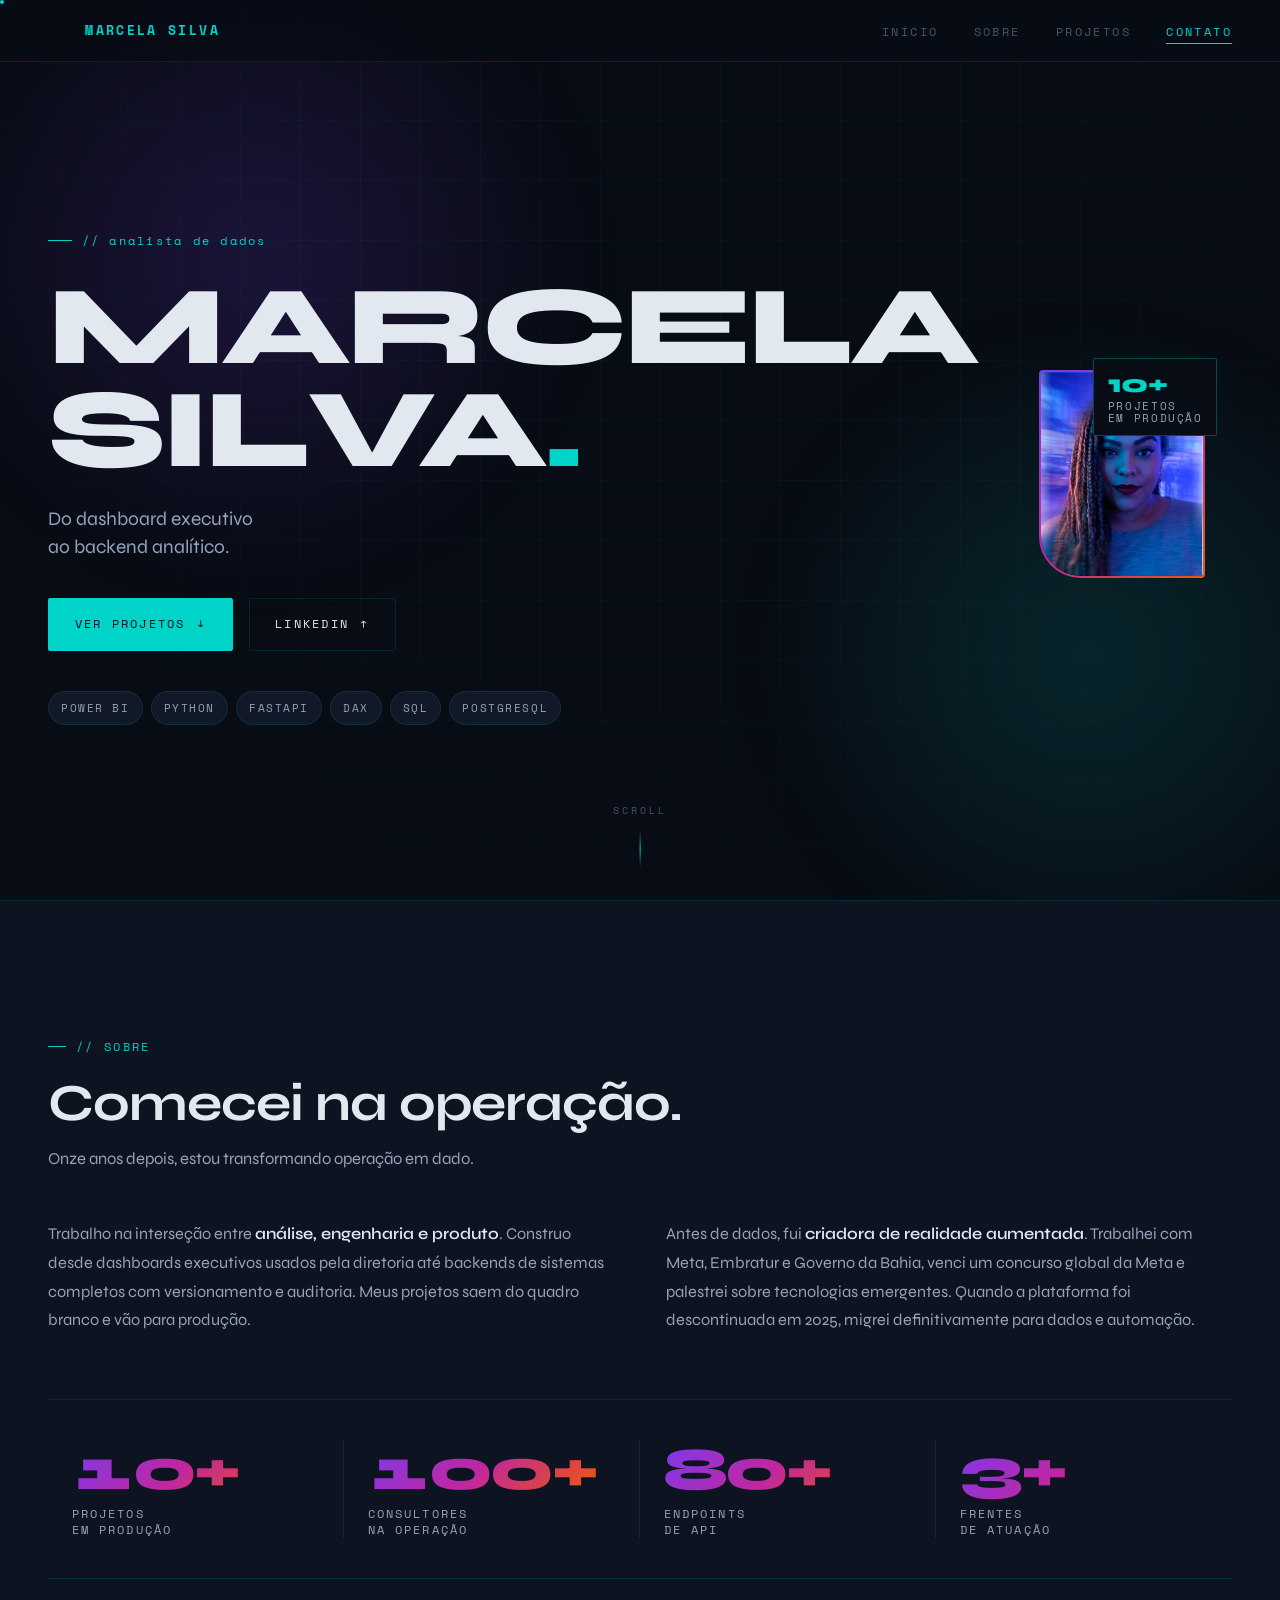
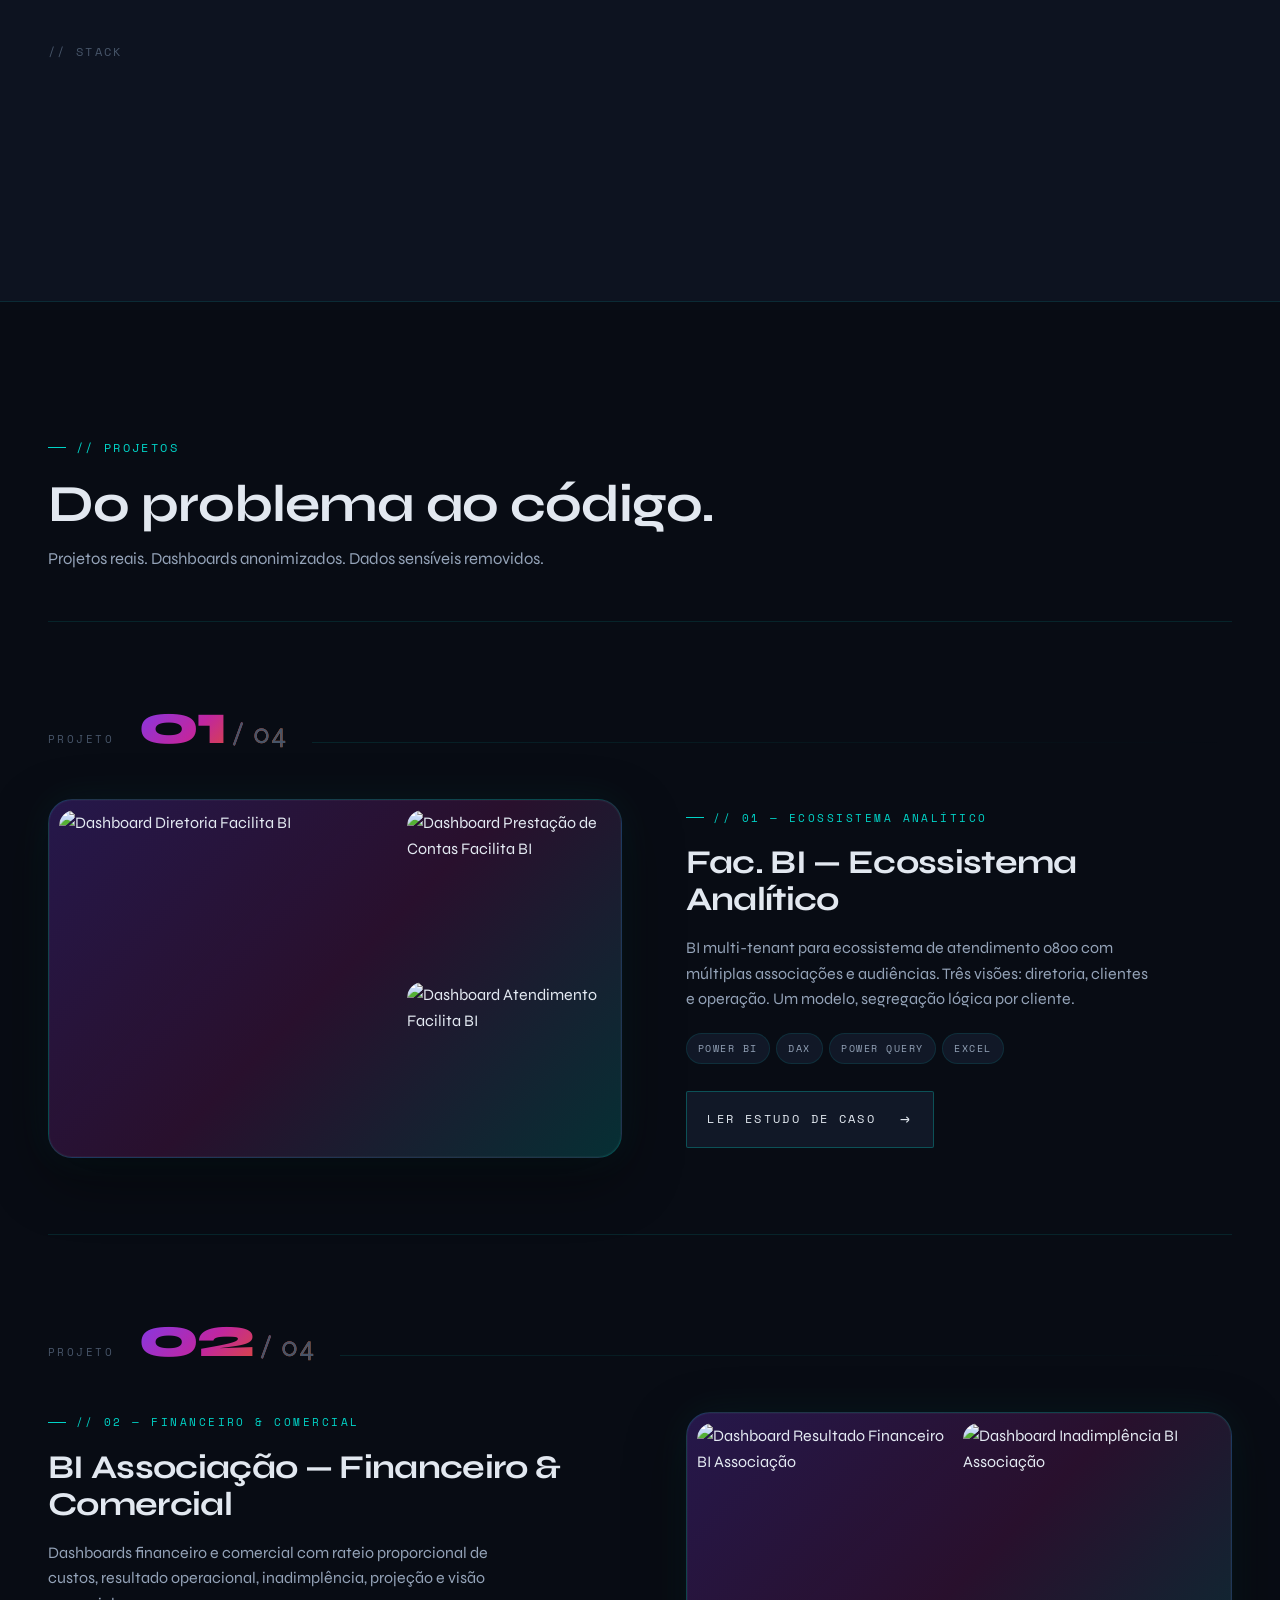
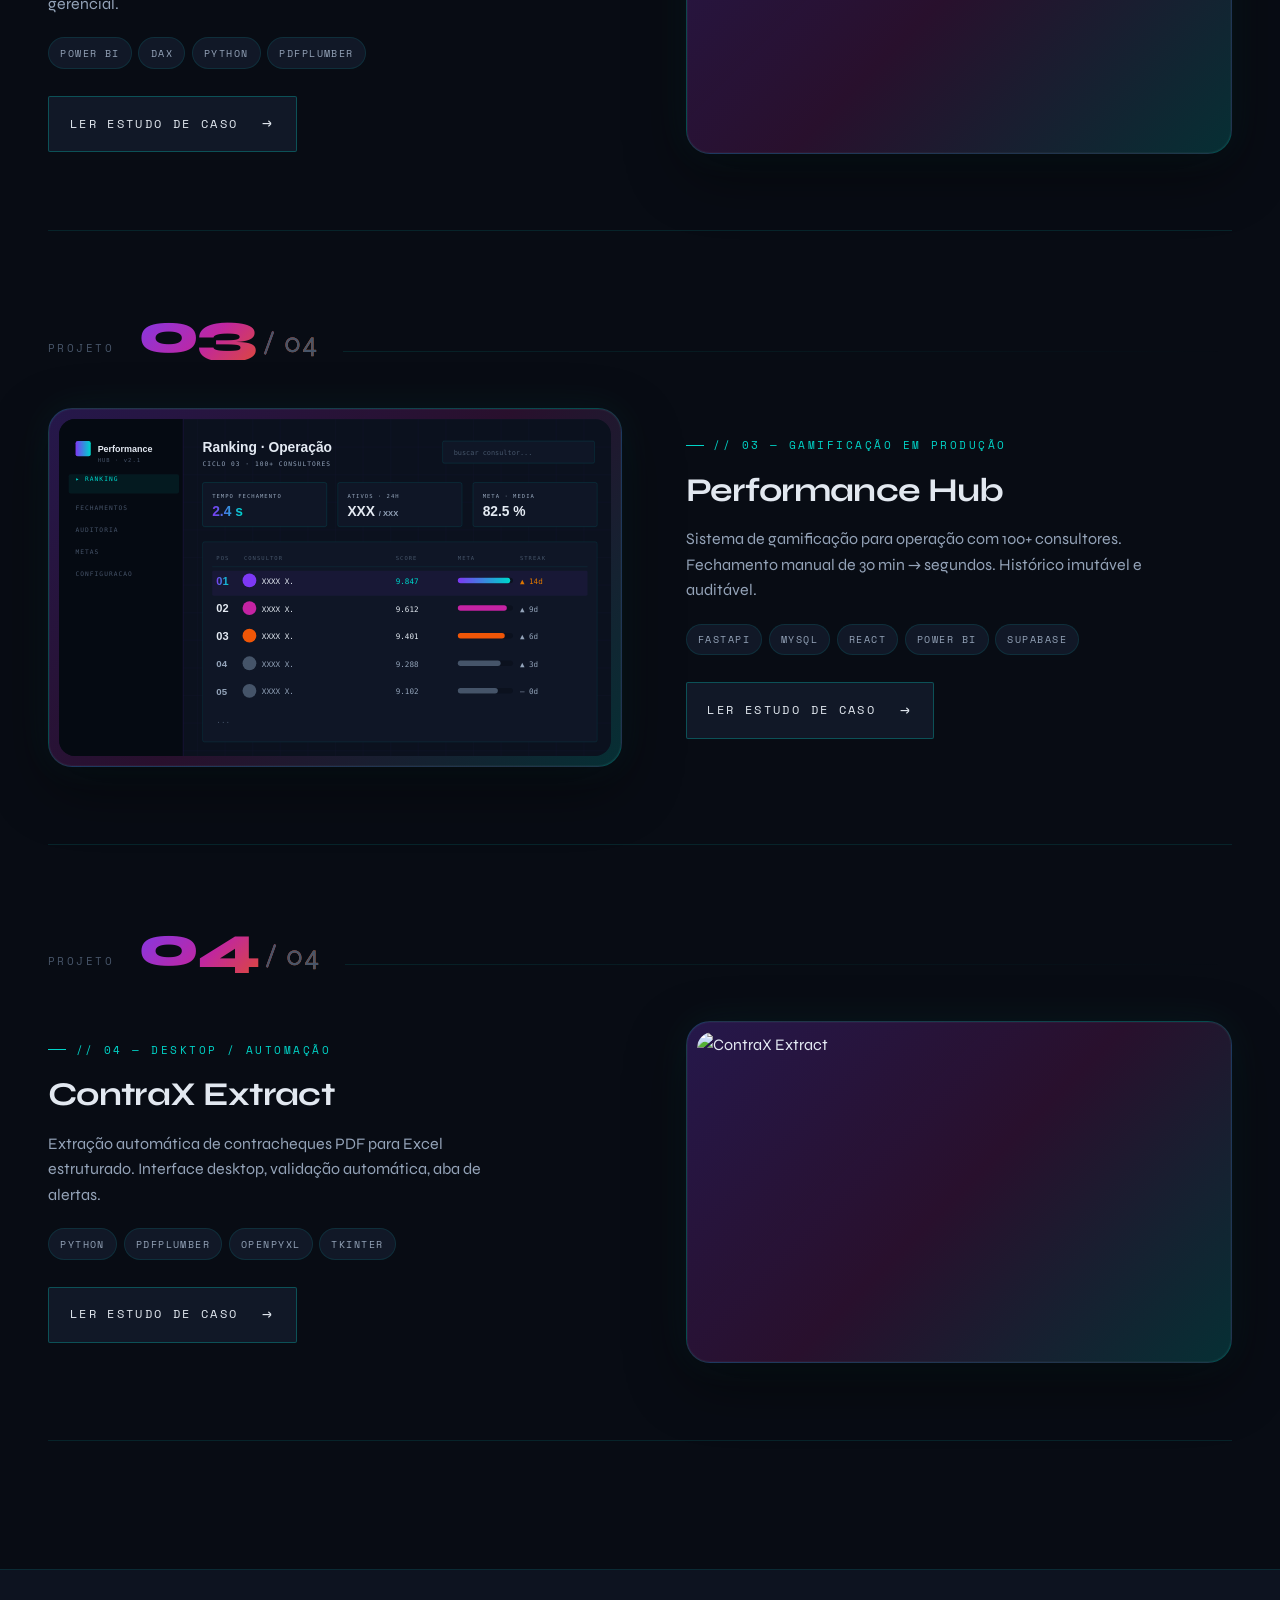
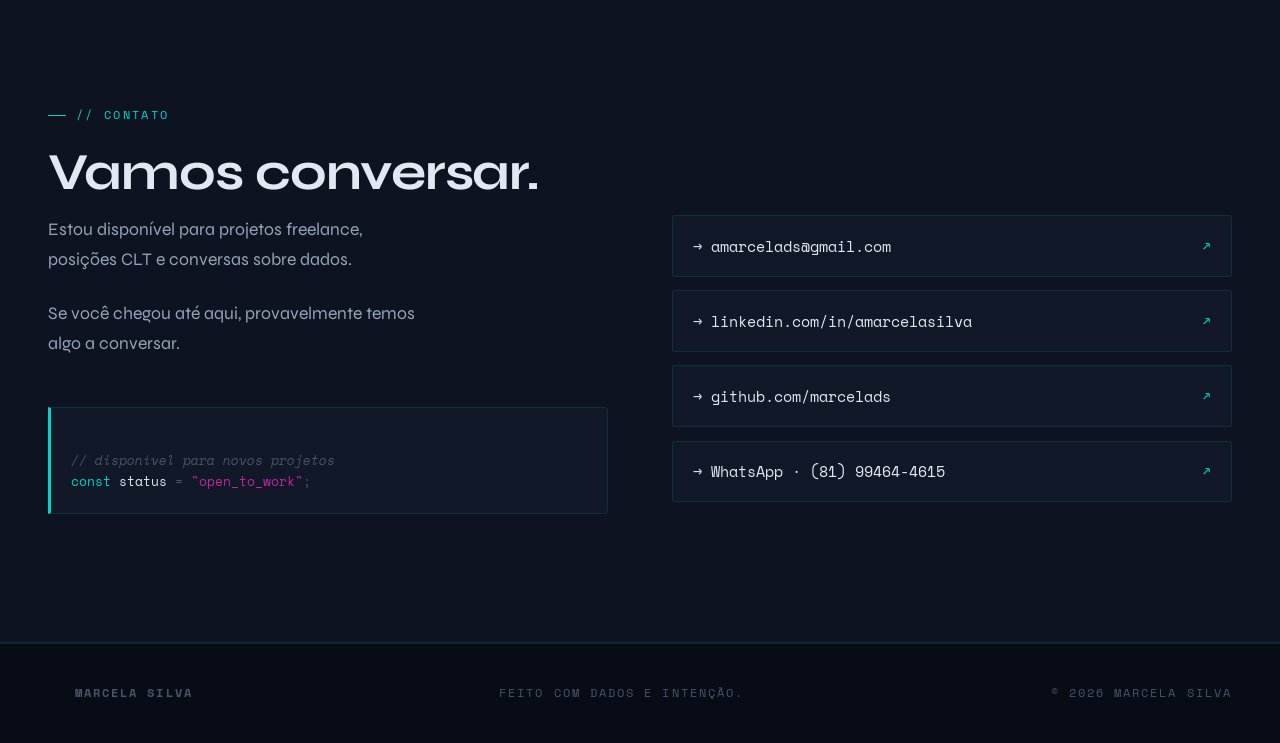
==== index.html @ 36096ea0 "Fix HTML formatting and clean up comments" ====
<!DOCTYPE html>
<html lang="pt-BR">
<head>
  <meta charset="UTF-8" />
  <meta name="viewport" content="width=device-width, initial-scale=1.0" />
  <title>Marcela Silva — Analista de Dados</title>
  <meta name="description" content="Portfolio de Marcela Silva — Analista de Dados. Do dashboard executivo ao backend analítico." />
  <link rel="stylesheet" href="style.css" />
  <link rel="icon" type="image/png" href="assets/logo-m.png" />
</head>
<body>

  <div class="bg-orb" aria-hidden="true"></div>
  <div class="bg-orb two" aria-hidden="true"></div>
  <div class="bg-grid" aria-hidden="true"></div>

  <div id="cursor-ring" class="hidden" aria-hidden="true"></div>
  <div id="cursor-dot" class="hidden" aria-hidden="true"></div>

  <nav class="topnav">
    <div class="container">
      <a href="#hero" class="nav-logo">
        <span class="m-mark" aria-hidden="true"></span>
        <span class="full">MARCELA SILVA</span>
        <span class="short">MS.</span>
      </a>
      <ul class="nav-links">
        <li><a href="#hero">início</a></li>
        <li><a href="#sobre">sobre</a></li>
        <li><a href="#projetos">projetos</a></li>
        <li><a href="#contato">contato</a></li>
      </ul>
    </div>
  </nav>

  <section id="hero">
    <div class="container">
      <div class="hero-grid">
        <div class="hero-text">
          <div class="hero-tag">// analista de dados</div>
          <h1 class="hero-name" data-text="MARCELA SILVA.">
            <span class="line">MARCELA</span>
            <span class="line">SILVA<span class="dot">.</span></span>
          </h1>
          <p class="hero-tagline">
            Do dashboard executivo<br>
            ao backend analítico.
          </p>
          <div class="hero-actions">
            <a href="#projetos" class="btn primary">
              Ver projetos <span class="arrow">↓</span>
            </a>
            <a href="https://www.linkedin.com/in/amarcelasilva" target="_blank" rel="noopener" class="btn outline link-out">
              LinkedIn <span class="arrow">↗</span>
            </a>
          </div>
          <div class="stack-badges" aria-label="Stack principal">
            <span class="badge">Power BI</span>
            <span class="badge">Python</span>
            <span class="badge">FastAPI</span>
            <span class="badge">DAX</span>
            <span class="badge">SQL</span>
            <span class="badge">PostgreSQL</span>
          </div>
        </div>

        <div class="hero-photo">
          <div class="foto-container">
            <div class="inner">
              <img src="foto.png" alt="Marcela Silva" class="portrait" />
            </div>
            <div class="proj-badge">
              <span class="num">10+</span>
              <span>projetos<br>em produção</span>
            </div>
          </div>
        </div>
      </div>
    </div>
    <div class="scroll-indicator" aria-hidden="true">
      <span>scroll</span>
      <span class="line"></span>
    </div>
  </section>

  <section id="sobre" class="block alt-bg">
    <div class="container">
      <div data-reveal>
        <div class="section-tag">// sobre</div>
        <h2 class="section-title">Comecei na operação.</h2>
        <p class="section-subtitle">Onze anos depois, estou transformando operação em dado.</p>
      </div>
      <div class="sobre-grid" data-reveal>
        <p>
          Trabalho na interseção entre <strong>análise, engenharia e produto</strong>.
          Construo desde dashboards executivos usados pela diretoria
          até backends de sistemas completos com versionamento e auditoria.
          Meus projetos saem do quadro branco e vão para produção.
        </p>
        <p>
          Antes de dados, fui <strong>criadora de realidade aumentada</strong>.
          Trabalhei com Meta, Embratur e Governo da Bahia, venci
          um concurso global da Meta e palestrei sobre tecnologias
          emergentes. Quando a plataforma foi descontinuada em 2025,
          migrei definitivamente para dados e automação.
        </p>
      </div>
      <div class="impact-row stagger" data-reveal>
        <div class="impact-item">
          <div class="num"><span data-count="10" data-suffix="+">0</span></div>
          <div class="label">projetos<br>em produção</div>
        </div>
        <div class="impact-item">
          <div class="num"><span data-count="100" data-suffix="+">0</span></div>
          <div class="label">consultores<br>na operação</div>
        </div>
        <div class="impact-item">
          <div class="num"><span data-count="80" data-suffix="+">0</span></div>
          <div class="label">endpoints<br>de API</div>
        </div>
        <div class="impact-item">
          <div class="num"><span data-count="3" data-suffix="+">0</span></div>
          <div class="label">frentes<br>de atuação</div>
        </div>
      </div>
      <div data-reveal>
        <div class="stack-title">// stack</div>
        <div class="stack-grid stagger">
          <span class="stack-pill">Power BI</span>
          <span class="stack-pill">DAX</span>
          <span class="stack-pill">Power Query (M)</span>
          <span class="stack-pill">Python</span>
          <span class="stack-pill">FastAPI</span>
          <span class="stack-pill">pdfplumber</span>
          <span class="stack-pill">MySQL</span>
          <span class="stack-pill">PostgreSQL</span>
          <span class="stack-pill">Supabase</span>
          <span class="stack-pill">React</span>
          <span class="stack-pill">Node.js</span>
          <span class="stack-pill">SQL</span>
          <span class="stack-pill">Excel</span>
          <span class="stack-pill">Git</span>
        </div>
      </div>
    </div>
  </section>

  <section id="projetos" class="block">
    <div class="container">
      <div data-reveal>
        <div class="section-tag">// projetos</div>
        <h2 class="section-title">Do problema ao código.</h2>
        <p class="section-subtitle">Projetos reais. Dashboards anonimizados. Dados sensíveis removidos.</p>
      </div>

      <div class="projects-grid">

        <!-- 01 -->
        <a href="facilita-bi.html" class="project-card" data-reveal>
          <div class="counter">Projeto<b>01<span style="color:var(--text-muted);font-size:0.5em;letter-spacing:0.05em;font-weight:400;"> / 04</span></b></div>
          <div class="img-wrap screenshot-frame multi-shot three">
            <img src="https://raw.githubusercontent.com/marcelads/F-bi-ecosystem/main/assets/diretorkpis.png" alt="Dashboard Diretoria Facilita BI" loading="lazy" />
            <img src="https://raw.githubusercontent.com/marcelads/F-bi-ecosystem/main/assets/prestarconta.png" alt="Dashboard Prestação de Contas Facilita BI" loading="lazy" />
            <img src="https://raw.githubusercontent.com/marcelads/F-bi-ecosystem/main/assets/atendimentofac.png" alt="Dashboard Atendimento Facilita BI" loading="lazy" />
            <div class="open-cue">
              <span>screenshots reais · facilita bi</span>
              <span class="arrow">↗</span>
            </div>
          </div>
          <div class="body">
            <div class="num">// 01 — Ecossistema Analítico</div>
            <h3>Fac. BI — Ecossistema Analítico</h3>
            <p class="desc">
              BI multi-tenant para ecossistema de atendimento 0800 com múltiplas associações e audiências.
              Três visões: diretoria, clientes e operação. Um modelo, segregação lógica por cliente.
            </p>
            <div class="tech">
              <span class="badge">Power BI</span>
              <span class="badge">DAX</span>
              <span class="badge">Power Query</span>
              <span class="badge">Excel</span>
            </div>
            <span class="card-link"><span>Ler estudo de caso</span><span class="arrow">→</span></span>
          </div>
        </a>

        <!-- 02 -->
        <a href="associacao-bi.html" class="project-card" data-reveal>
          <div class="counter">Projeto<b>02<span style="color:var(--text-muted);font-size:0.5em;letter-spacing:0.05em;font-weight:400;"> / 04</span></b></div>
          <div class="img-wrap screenshot-frame multi-shot two">
            <img src="https://raw.githubusercontent.com/marcelads/bi-associacao-financeiro-comercial/main/assets/resultadopt.png" alt="Dashboard Resultado Financeiro BI Associação" loading="lazy" />
            <img src="https://raw.githubusercontent.com/marcelads/bi-associacao-financeiro-comercial/main/assets/inadpt.png" alt="Dashboard Inadimplência BI Associação" loading="lazy" />
            <div class="open-cue">
              <span>screenshots reais · financeiro</span>
              <span class="arrow">↗</span>
            </div>
          </div>
          <div class="body">
            <div class="num">// 02 — Financeiro &amp; Comercial</div>
            <h3>BI Associação — Financeiro &amp; Comercial</h3>
            <p class="desc">
              Dashboards financeiro e comercial com rateio proporcional de custos,
              resultado operacional, inadimplência, projeção e visão gerencial.
            </p>
            <div class="tech">
              <span class="badge">Power BI</span>
              <span class="badge">DAX</span>
              <span class="badge">Python</span>
              <span class="badge">pdfplumber</span>
            </div>
            <span class="card-link"><span>Ler estudo de caso</span><span class="arrow">→</span></span>
          </div>
        </a>

        <!-- 03 -->
        <a href="performance-hub.html" class="project-card" data-reveal>
          <div class="counter">Projeto<b>03<span style="color:var(--text-muted);font-size:0.5em;letter-spacing:0.05em;font-weight:400;"> / 04</span></b></div>
          <div class="img-wrap">
            <img src="performance-hub.svg" alt="Sistema Performance Hub" loading="lazy" />
            <div class="open-cue">
              <span>preview · performance hub</span>
              <span class="arrow">↗</span>
            </div>
          </div>
          <div class="body">
            <div class="num">// 03 — Gamificação em produção</div>
            <h3>Performance Hub</h3>
            <p class="desc">
              Sistema de gamificação para operação com 100+ consultores.
              Fechamento manual de 30 min → segundos. Histórico imutável e auditável.
            </p>
            <div class="tech">
              <span class="badge">FastAPI</span>
              <span class="badge">MySQL</span>
              <span class="badge">React</span>
              <span class="badge">Power BI</span>
              <span class="badge">Supabase</span>
            </div>
            <span class="card-link"><span>Ler estudo de caso</span><span class="arrow">→</span></span>
          </div>
        </a>

        <!-- 04 -->
        <a href="contrax.html" class="project-card" data-reveal>
          <div class="counter">Projeto<b>04<span style="color:var(--text-muted);font-size:0.5em;letter-spacing:0.05em;font-weight:400;"> / 04</span></b></div>
          <div class="img-wrap screenshot-frame">
            <img src="https://raw.githubusercontent.com/marcelads/contrax-extract/main/assets/contrax-extract.png" alt="ContraX Extract" loading="lazy" />
            <div class="open-cue">
              <span>screenshot real · contrax extract</span>
              <span class="arrow">↗</span>
            </div>
          </div>
          <div class="body">
            <div class="num">// 04 — Desktop / Automação</div>
            <h3>ContraX Extract</h3>
            <p class="desc">
              Extração automática de contracheques PDF para Excel
              estruturado. Interface desktop, validação automática, aba de alertas.
            </p>
            <div class="tech">
              <span class="badge">Python</span>
              <span class="badge">pdfplumber</span>
              <span class="badge">openpyxl</span>
              <span class="badge">Tkinter</span>
            </div>
            <span class="card-link"><span>Ler estudo de caso</span><span class="arrow">→</span></span>
          </div>
        </a>

      </div>
    </div>
  </section>

  <section id="contato" class="block alt-bg">
    <div class="container">
      <div data-reveal>
        <div class="section-tag">// contato</div>
        <h2 class="section-title">Vamos conversar.</h2>
      </div>
      <div class="contato-grid">
        <div data-reveal>
          <p>Estou disponível para projetos freelance, posições CLT e conversas sobre dados.</p>
          <p>Se você chegou até aqui, provavelmente temos algo a conversar.</p>
          <div class="code-snippet" aria-hidden="true">
<span class="c">// disponível para novos projetos</span>
<span class="k">const</span> <span class="v">status</span> = <span class="s">"open_to_work"</span>;</div>
        </div>
        <div class="contact-links stagger" data-reveal>
          <a href="mailto:amarcelads@gmail.com" class="contact-link">
            <span>→ amarcelads@gmail.com</span>
            <span class="arrow">↗</span>
          </a>
          <a href="https://www.linkedin.com/in/amarcelasilva" target="_blank" rel="noopener" class="contact-link">
            <span>→ linkedin.com/in/amarcelasilva</span>
            <span class="arrow">↗</span>
          </a>
          <a href="https://github.com/marcelads" target="_blank" rel="noopener" class="contact-link">
            <span>→ github.com/marcelads</span>
            <span class="arrow">↗</span>
          </a>
          <a href="https://wa.me/5581994644615?text=Ol%C3%A1!" target="_blank" rel="noopener" class="contact-link">
            <span>→ WhatsApp · (81) 99464-4615</span>
            <span class="arrow">↗</span>
          </a>
        </div>
      </div>
    </div>
  </section>

  <footer class="site-footer">
    <div class="container">
      <span class="logo-mark">MARCELA SILVA</span>
      <span>Feito com dados e intenção.</span>
      <span>© <span id="year">2026</span> Marcela Silva</span>
    </div>
  </footer>

  <script src="script.js"></script>
</body>
</html>
---- style.css ----
/* ============================================================
   Marcela Silva — Portfolio
   ============================================================ */

@import url('https://fonts.googleapis.com/css2?family=Syne:wght@400;500;600;700;800&family=Space+Mono:ital,wght@0,400;0,700;1,400&display=swap');

:root {
  --bg-primary: #080c14;
  --bg-secondary: #0d1320;
  --bg-tertiary: #111827;

  --cyan: #00d4c8;
  --cyan-dim: #00a8a0;
  --purple: #7c3aed;
  --magenta: #c026a0;
  --orange: #ea580c;
  --yellow: #d97706;

  --gradient: linear-gradient(135deg, #7c3aed, #c026a0, #ea580c, #d97706, #00d4c8);

  --text-primary: #e2e8f0;
  --text-secondary: #94a3b8;
  --text-muted: #475569;

  --border: rgba(0, 212, 200, 0.12);
  --border-hover: rgba(0, 212, 200, 0.3);
  --grid-line: rgba(0, 212, 200, 0.04);

  --font-display: 'Syne', sans-serif;
  --font-mono: 'Space Mono', monospace;

  --max: 1280px;
}

/* ---------- Reset ---------- */
*, *::before, *::after {
  box-sizing: border-box;
}

html {
  scroll-behavior: smooth;
}

body {
  margin: 0;
  background: var(--bg-primary);
  color: var(--text-primary);
  font-family: var(--font-display);
  font-weight: 400;
  font-size: 16px;
  line-height: 1.6;
  -webkit-font-smoothing: antialiased;
  text-rendering: optimizeLegibility;
  cursor: none;
  overflow-x: hidden;
}

img {
  max-width: 100%;
  display: block;
}

a {
  color: inherit;
  text-decoration: none;
}

button {
  font: inherit;
  color: inherit;
  background: none;
  border: 0;
  cursor: none;
}

::selection {
  background: var(--cyan);
  color: var(--bg-primary);
}

/* ---------- Background grid ---------- */
.bg-grid {
  position: fixed;
  inset: 0;
  background-image:
    linear-gradient(var(--grid-line) 1px, transparent 1px),
    linear-gradient(90deg, var(--grid-line) 1px, transparent 1px);
  background-size: 60px 60px;
  pointer-events: none;
  z-index: 0;
  mask-image: radial-gradient(ellipse at 50% 30%, #000 40%, transparent 90%);
  -webkit-mask-image: radial-gradient(ellipse at 50% 30%, #000 40%, transparent 90%);
}

.bg-orb {
  position: fixed;
  width: 60vmax;
  height: 60vmax;
  left: -10vmax;
  top: -10vmax;
  background: radial-gradient(circle at center, rgba(124,58,237,0.18), transparent 60%);
  filter: blur(40px);
  pointer-events: none;
  z-index: 0;
  animation: orb-drift 18s ease-in-out infinite alternate;
}

.bg-orb.two {
  left: auto;
  right: -15vmax;
  top: 30vh;
  background: radial-gradient(circle at center, rgba(0,212,200,0.14), transparent 60%);
  animation-duration: 22s;
  animation-direction: alternate-reverse;
}

@keyframes orb-drift {
  0% {
    transform: translate3d(0,0,0) scale(1);
  }

  100% {
    transform: translate3d(8vw, 5vh, 0) scale(1.15);
  }
}

/* ---------- Custom cursor ---------- */
#cursor-ring {
  position: fixed;
  left: 0;
  top: 0;
  width: 36px;
  height: 36px;
  border: 1.5px solid var(--cyan);
  border-radius: 50%;
  pointer-events: none;
  z-index: 9999;
  mix-blend-mode: difference;
  transition:
    width 0.25s cubic-bezier(.2,.8,.2,1),
    height 0.25s cubic-bezier(.2,.8,.2,1),
    border-color 0.25s ease,
    border-radius 0.25s ease;
  will-change: transform;
}

#cursor-ring.expanded {
  width: 64px;
  height: 64px;
  border-color: var(--magenta);
  border-width: 2px;
}

#cursor-ring.hidden {
  opacity: 0;
}

#cursor-dot {
  position: fixed;
  left: 0;
  top: 0;
  width: 4px;
  height: 4px;
  background: var(--cyan);
  border-radius: 50%;
  pointer-events: none;
  z-index: 9999;
  will-change: transform;
}

/* ---------- Layout helpers ---------- */
.container {
  max-width: var(--max);
  margin: 0 auto;
  padding: 0 clamp(1.25rem, 4vw, 3rem);
  position: relative;
  z-index: 1;
}

section {
  position: relative;
  z-index: 1;
}

.section-tag {
  font-family: var(--font-mono);
  font-size: 0.75rem;
  text-transform: uppercase;
  letter-spacing: 0.2em;
  color: var(--cyan);
  display: inline-flex;
  align-items: center;
  gap: 0.6rem;
  margin-bottom: 1.25rem;
}

.section-tag::before {
  content: '';
  width: 18px;
  height: 1px;
  background: var(--cyan);
}

.section-title {
  font-family: var(--font-display);
  font-weight: 700;
  font-size: clamp(2.25rem, 4.5vw, 3.25rem);
  letter-spacing: -0.02em;
  margin: 0 0 1rem;
  line-height: 1.05;
}

.section-subtitle {
  color: var(--text-secondary);
  font-size: clamp(1rem, 1.3vw, 1.15rem);
  max-width: 56ch;
  line-height: 1.55;
  margin: 0 0 3rem;
}

/* ---------- NAV ---------- */
nav.topnav {
  position: fixed;
  top: 0;
  left: 0;
  right: 0;
  z-index: 100;
  padding: 1.1rem 0;
  background: rgba(8, 12, 20, 0.78);
  backdrop-filter: blur(14px);
  -webkit-backdrop-filter: blur(14px);
  border-bottom: 1px solid var(--border);
  transition: transform 0.35s ease;
}

nav.topnav.hidden {
  transform: translateY(-100%);
}

nav.topnav .container {
  display: flex;
  align-items: center;
  justify-content: space-between;
}

.nav-logo {
  font-family: var(--font-mono);
  font-size: 0.82rem;
  font-weight: 700;
  color: var(--cyan);
  letter-spacing: 0.18em;
  text-transform: uppercase;
  display: inline-flex;
  align-items: center;
  gap: 0.7rem;
}

.nav-logo .m-mark {
  width: 26px;
  height: 26px;
  background-image: url('assets/logo-m.png');
  background-size: contain;
  background-repeat: no-repeat;
  background-position: center;
  flex-shrink: 0;
}

.nav-logo .short {
  display: none;
}

.nav-links {
  display: flex;
  gap: 2.2rem;
  list-style: none;
  padding: 0;
  margin: 0;
}

.nav-links a {
  font-family: var(--font-mono);
  font-size: 0.75rem;
  text-transform: uppercase;
  letter-spacing: 0.2em;
  color: var(--text-muted);
  position: relative;
  padding: 0.25rem 0;
  transition: color 0.2s;
}

.nav-links a::after {
  content: '';
  position: absolute;
  left: 0;
  right: 0;
  bottom: 0;
  height: 1px;
  background: var(--cyan);
  transform: scaleX(0);
  transform-origin: left;
  transition: transform 0.35s cubic-bezier(.2,.8,.2,1);
}

.nav-links a:hover,
.nav-links a.active {
  color: var(--cyan);
}

.nav-links a:hover::after,
.nav-links a.active::after {
  transform: scaleX(1);
}

.nav-mobile-toggle {
  display: none;
}

/* ---------- HERO ---------- */
#hero {
  min-height: 100vh;
  display: flex;
  align-items: center;
  padding: 9rem 0 6rem;
  position: relative;
  overflow: hidden;
}

.hero-grid {
  display: grid;
  grid-template-columns: 1.15fr 0.85fr;
  gap: clamp(2rem, 5vw, 5rem);
  align-items: center;
}

.hero-tag {
  font-family: var(--font-mono);
  font-size: 0.78rem;
  text-transform: lowercase;
  letter-spacing: 0.18em;
  color: var(--cyan);
  margin-bottom: 1.5rem;
  display: inline-flex;
  align-items: center;
  gap: 0.6rem;
}

.hero-tag::before {
  content: '';
  width: 24px;
  height: 1px;
  background: var(--cyan);
  display: inline-block;
}

.hero-name {
  font-family: var(--font-display);
  font-weight: 800;
  font-size: clamp(3.5rem, 9vw, 7rem);
  line-height: 0.92;
  letter-spacing: -0.035em;
  margin: 0 0 1.5rem;
  color: var(--text-primary);
  position: relative;
  display: inline-block;
}

.hero-name .line {
  display: block;
}

.hero-name .dot {
  color: var(--cyan);
}

.hero-name::before,
.hero-name::after {
  content: attr(data-text);
  position: absolute;
  inset: 0;
  pointer-events: none;
  opacity: 0;
}

.hero-name::before {
  animation: glitch-a 2s steps(2, end) 1.4s infinite;
}

.hero-name::after {
  animation: glitch-b 2s steps(2, end) 1.4s infinite;
}

@keyframes glitch-a {
  0%, 85%, 100% {
    opacity: 0;
    transform: none;
  }

  86% {
    opacity: 1;
    clip-path: polygon(0 18%, 100% 18%, 100% 32%, 0 32%);
    transform: translate(-5px, 0);
    color: var(--cyan);
  }

  88% {
    opacity: 1;
    clip-path: polygon(0 62%, 100% 62%, 100% 76%, 0 76%);
    transform: translate(4px, 0);
    color: var(--cyan);
  }

  99% {
    opacity: 0;
    transform: none;
  }
}

@keyframes glitch-b {
  0%, 85%, 100% {
    opacity: 0;
    transform: none;
  }

  86% {
    opacity: 1;
    clip-path: polygon(0 60%, 100% 60%, 100% 72%, 0 72%);
    transform: translate(5px, 0);
    color: var(--magenta);
  }

  88% {
    opacity: 1;
    clip-path: polygon(0 22%, 100% 22%, 100% 34%, 0 34%);
    transform: translate(-4px, 0);
    color: var(--magenta);
  }

  99% {
    opacity: 0;
    transform: none;
  }
}

.hero-tagline {
  font-size: clamp(1.05rem, 1.5vw, 1.25rem);
  color: var(--text-secondary);
  max-width: 28ch;
  line-height: 1.5;
  margin: 0 0 2.25rem;
}

.hero-actions {
  display: flex;
  flex-wrap: wrap;
  gap: 1rem;
  margin-bottom: 2.5rem;
}

/* ---------- Buttons ---------- */
.btn {
  font-family: var(--font-mono);
  font-size: 0.78rem;
  text-transform: uppercase;
  letter-spacing: 0.18em;
  padding: 0.95rem 1.6rem;
  border-radius: 2px;
  border: 1px solid var(--border);
  background: var(--bg-tertiary);
  color: var(--text-primary);
  display: inline-flex;
  align-items: center;
  gap: 0.7rem;
  position: relative;
  overflow: hidden;
  transition:
    border-color 0.25s ease,
    color 0.25s ease,
    background 0.25s ease;
}

.btn .arrow {
  transition: transform 0.3s cubic-bezier(.2,.8,.2,1);
  display: inline-block;
}

.btn:hover {
  border-color: var(--cyan);
  color: var(--cyan);
}

.btn:hover .arrow {
  transform: translateY(2px);
}

.btn.outline {
  background: transparent;
}

.btn.primary {
  background: var(--cyan);
  color: var(--bg-primary);
  border-color: var(--cyan);
}

.btn.primary:hover {
  background: transparent;
  color: var(--cyan);
}

.btn.link-out .arrow {
  transform: rotate(-45deg);
}

.btn.link-out:hover .arrow {
  transform: translate(2px, -2px) rotate(-45deg);
}

/* ---------- Badges ---------- */
.stack-badges {
  display: flex;
  flex-wrap: wrap;
  gap: 0.5rem;
  opacity: 0;
  animation: fade-in 0.8s ease 0.8s forwards;
}

@keyframes fade-in {
  from {
    opacity: 0;
    transform: translateY(8px);
  }

  to {
    opacity: 1;
    transform: none;
  }
}

.badge {
  font-family: var(--font-mono);
  font-size: 0.7rem;
  text-transform: uppercase;
  letter-spacing: 0.14em;
  padding: 0.45rem 0.75rem;
  border-radius: 999px;
  background: var(--bg-tertiary);
  border: 1px solid var(--border);
  color: var(--text-secondary);
  transition:
    border-color 0.2s,
    color 0.2s,
    transform 0.2s;
}

.badge:hover {
  border-color: var(--cyan);
  color: var(--cyan);
  transform: translateY(-1px);
}

/* ---------- Hero photo ---------- */
.hero-photo {
  display: flex;
  justify-content: center;
  align-items: center;
  position: relative;
}

.foto-container {
  position: relative;
  width: min(100%, 440px);
  aspect-ratio: 4 / 5;
  border-radius: 2px 2.5rem 2px 2.5rem;
}

.foto-container::before {
  content: '';
  position: absolute;
  inset: -2px;
  background: var(--gradient);
  background-size: 200% 200%;
  border-radius: 4px 2.6rem 4px 2.6rem;
  z-index: 0;
  animation: rotate-gradient 6s linear infinite, drift-gradient 8s ease-in-out infinite alternate;
}

@keyframes rotate-gradient {
  0% {
    filter: hue-rotate(0deg);
  }

  100% {
    filter: hue-rotate(360deg);
  }
}

@keyframes drift-gradient {
  0% {
    background-position: 0% 0%;
  }

  100% {
    background-position: 100% 100%;
  }
}

.foto-container .inner {
  position: absolute;
  inset: 0;
  border-radius: 2px 2.5rem 2px 2.5rem;
  overflow: hidden;
  background: var(--bg-secondary);
  z-index: 1;
}

.foto-container .portrait {
  width: 100%;
  height: 100%;
  object-fit: cover;
  filter: saturate(1.05) contrast(1.05);
}

.proj-badge {
  position: absolute;
  top: -14px;
  right: -14px;
  background: var(--bg-primary);
  border: 1px solid var(--border-hover);
  border-radius: 2px;
  padding: 0.65rem 0.85rem;
  font-family: var(--font-mono);
  font-size: 0.68rem;
  text-transform: uppercase;
  letter-spacing: 0.15em;
  color: var(--text-secondary);
  z-index: 2;
  display: flex;
  flex-direction: column;
  align-items: flex-start;
  line-height: 1.1;
}

.proj-badge .num {
  font-family: var(--font-display);
  font-size: 1.6rem;
  font-weight: 800;
  color: var(--cyan);
  letter-spacing: -0.02em;
  margin-bottom: 0.2rem;
}

/* ---------- Scroll indicator ---------- */
.scroll-indicator {
  position: absolute;
  bottom: 2rem;
  left: 50%;
  transform: translateX(-50%);
  display: flex;
  flex-direction: column;
  align-items: center;
  gap: 0.7rem;
  font-family: var(--font-mono);
  font-size: 0.65rem;
  text-transform: uppercase;
  letter-spacing: 0.3em;
  color: var(--text-muted);
}

.scroll-indicator .line {
  width: 1px;
  height: 38px;
  background: linear-gradient(to bottom, transparent, var(--cyan), transparent);
  animation: pulse-line 2.2s ease-in-out infinite;
}

@keyframes pulse-line {
  0%, 100% {
    opacity: 0.3;
    transform: scaleY(0.7);
  }

  50% {
    opacity: 1;
    transform: scaleY(1);
  }
}

/* ---------- Sections ---------- */
section.block {
  padding: clamp(5rem, 10vw, 8rem) 0;
}

section.alt-bg {
  background: var(--bg-secondary);
  border-top: 1px solid var(--border);
  border-bottom: 1px solid var(--border);
}

/* ---------- Sobre ---------- */
.sobre-grid {
  display: grid;
  grid-template-columns: 1fr 1fr;
  gap: clamp(2rem, 4vw, 4rem);
  margin-bottom: 4rem;
}

.sobre-grid p {
  margin: 0;
  font-size: 1.02rem;
  color: var(--text-secondary);
  line-height: 1.75;
}

.sobre-grid p strong {
  color: var(--text-primary);
  font-weight: 600;
}

/* ---------- Impact numbers ---------- */
.impact-row {
  display: grid;
  grid-template-columns: repeat(4, 1fr);
  gap: 0;
  border-top: 1px solid var(--border);
  border-bottom: 1px solid var(--border);
  padding: 2.5rem 0;
  margin: 0 0 4rem;
}

.impact-item {
  padding: 0 1.5rem;
  border-right: 1px solid var(--border);
  position: relative;
}

.impact-item:last-child {
  border-right: 0;
}

.impact-item .num {
  font-family: var(--font-display);
  font-weight: 800;
  font-size: clamp(2.5rem, 5vw, 3.75rem);
  line-height: 1;
  letter-spacing: -0.03em;
  background: var(--gradient);
  background-size: 200% 100%;
  -webkit-background-clip: text;
  background-clip: text;
  color: transparent;
  margin-bottom: 0.4rem;
  font-variant-numeric: tabular-nums;
}

.impact-item .label {
  font-family: var(--font-mono);
  font-size: 0.72rem;
  text-transform: uppercase;
  letter-spacing: 0.18em;
  color: var(--text-secondary);
  line-height: 1.4;
}

/* ---------- Stack grid ---------- */
.stack-title {
  font-family: var(--font-mono);
  font-size: 0.72rem;
  text-transform: uppercase;
  letter-spacing: 0.2em;
  color: var(--text-muted);
  margin-bottom: 1.2rem;
}

.stack-grid {
  display: flex;
  flex-wrap: wrap;
  gap: 0.6rem;
}

.stack-pill {
  font-family: var(--font-mono);
  font-size: 0.78rem;
  padding: 0.6rem 1rem;
  border-radius: 999px;
  background: transparent;
  border: 1px solid var(--border);
  color: var(--text-secondary);
  transition: all 0.25s;
}

.stack-pill:hover {
  border-color: var(--cyan);
  color: var(--cyan);
  background: rgba(0,212,200,0.04);
  transform: translateY(-2px);
}

/* ---------- Projetos ---------- */
.projects-grid {
  display: flex;
  flex-direction: column;
  gap: 0;
  counter-reset: project-counter;
}

.project-card {
  position: relative;
  display: grid;
  grid-template-columns: 1.05fr 1fr;
  grid-template-areas:
    "counter counter"
    "img     body";
  column-gap: clamp(2rem, 5vw, 4.5rem);
  row-gap: clamp(1.5rem, 3vw, 2.5rem);
  align-items: center;
  padding: clamp(3rem, 6vw, 5rem) 0;
  border-top: 1px solid var(--border);
  background: transparent;
  border-radius: 0;
  overflow: visible;
  transition: background 0.4s ease;
}

.project-card:last-child {
  border-bottom: 1px solid var(--border);
}

.project-card:hover {
  background: linear-gradient(180deg, transparent, rgba(0,212,200,0.025), transparent);
  transform: none;
  border-color: var(--border);
}

.project-card .counter {
  grid-area: counter;
}

.project-card .img-wrap {
  grid-area: img;
}

.project-card .body {
  grid-area: body;
}

.project-card:nth-child(even) {
  grid-template-areas:
    "counter counter"
    "body    img";
}

.project-card .counter {
  font-family: var(--font-mono);
  font-size: 0.7rem;
  letter-spacing: 0.22em;
  text-transform: uppercase;
  color: var(--text-muted);
  display: flex;
  align-items: baseline;
  gap: 1.5rem;
  padding-bottom: 0.5rem;
}

.project-card .counter b {
  font-family: var(--font-display);
  font-weight: 800;
  font-size: clamp(2.2rem, 4.5vw, 3.8rem);
  letter-spacing: -0.04em;
  line-height: 0.9;
  background: var(--gradient);
  background-size: 200% 100%;
  -webkit-background-clip: text;
  background-clip: text;
  color: transparent;
  display: inline-block;
}

.project-card .counter::after {
  content: '';
  flex: 1;
  height: 1px;
  background: linear-gradient(to right, var(--border) 0%, transparent 100%);
  margin-bottom: 0.6rem;
}

/* ---------- Moldura das imagens de projeto ---------- */
.project-card .img-wrap {
  position: relative;
  aspect-ratio: 16 / 10;
  overflow: hidden;
  background:
    linear-gradient(
      135deg,
      rgba(124,58,237,0.25),
      rgba(192,38,160,0.18),
      rgba(0,212,200,0.18)
    );
  border: 1px solid rgba(0,212,200,0.18);
  border-radius: 24px;
  padding: 10px;
  box-shadow:
    0 0 0 1px rgba(255,255,255,0.03) inset,
    0 20px 60px rgba(0,0,0,0.45),
    0 0 40px rgba(0,212,200,0.08);
  transition:
    border-color 0.35s ease,
    transform 0.45s ease,
    box-shadow 0.45s ease;
}

.project-card:hover .img-wrap {
  border-color: rgba(0,212,200,0.32);
  transform: translateY(-4px);
  box-shadow:
    0 0 0 1px rgba(255,255,255,0.04) inset,
    0 28px 80px rgba(0,0,0,0.55),
    0 0 60px rgba(0,212,200,0.12);
}

.project-card .img-wrap::before {
  content: '';
  position: absolute;
  inset: 0;
  background: linear-gradient(135deg, rgba(124,58,237,0.0), rgba(192,38,160,0.0));
  z-index: 1;
  transition: background 0.4s ease;
  pointer-events: none;
}

.project-card:hover .img-wrap::before {
  background: linear-gradient(135deg, rgba(124,58,237,0.08), rgba(0,212,200,0.05));
}

.project-card .img-wrap img {
  width: 100%;
  height: 100%;
  object-fit: cover;
  object-position: top center;
  border-radius: 16px;
  transition:
    transform 0.7s cubic-bezier(.2,.8,.2,1),
    filter 0.45s ease;
  filter:
    saturate(1.03)
    contrast(1.02);
}

.project-card:hover .img-wrap img {
  transform: scale(1.03);
  filter:
    saturate(1.08)
    contrast(1.04);
}

/* ---------- Mini-galerias dos cards ---------- */
.project-card .img-wrap.multi-shot {
  display: grid;
  gap: 8px;
}

.project-card .img-wrap.multi-shot img {
  min-width: 0;
  min-height: 0;
}

.project-card .img-wrap.multi-shot.three {
  grid-template-columns: 1.25fr 0.75fr;
  grid-template-rows: 1fr 1fr;
}

.project-card .img-wrap.multi-shot.three img:first-child {
  grid-row: 1 / span 2;
}

.project-card .img-wrap.multi-shot.two {
  grid-template-columns: 1fr 1fr;
}

.project-card .img-wrap.multi-shot.two img {
  height: 100%;
}

.project-card .img-wrap .open-cue {
  position: absolute;
  inset: auto 0 0 0;
  padding: 1rem 1.25rem;
  display: flex;
  align-items: center;
  justify-content: space-between;
  gap: 1rem;
  background: linear-gradient(to top, rgba(8,12,20,0.92) 30%, rgba(8,12,20,0));
  font-family: var(--font-mono);
  font-size: 0.7rem;
  text-transform: uppercase;
  letter-spacing: 0.2em;
  color: var(--cyan);
  opacity: 0;
  transform: translateY(8px);
  transition:
    opacity 0.35s ease,
    transform 0.35s ease;
  z-index: 2;
  pointer-events: none;
}

.project-card:hover .img-wrap .open-cue {
  opacity: 1;
  transform: none;
}

.project-card .img-wrap .open-cue .arrow {
  font-size: 1rem;
}

.project-card .body {
  padding: 0;
  display: flex;
  flex-direction: column;
  gap: 1.1rem;
}

.project-card .num {
  font-family: var(--font-mono);
  font-size: 0.7rem;
  letter-spacing: 0.22em;
  color: var(--cyan);
  text-transform: uppercase;
  display: inline-flex;
  align-items: center;
  gap: 0.6rem;
}

.project-card .num::before {
  content: '';
  width: 18px;
  height: 1px;
  background: var(--cyan);
}

.project-card:hover .num {
  background: transparent;
  color: var(--cyan);
  -webkit-text-fill-color: var(--cyan);
}

.project-card h3 {
  font-family: var(--font-display);
  font-weight: 700;
  font-size: clamp(1.6rem, 2.6vw, 2.1rem);
  line-height: 1.1;
  margin: 0;
  letter-spacing: -0.02em;
}

.project-card .desc {
  font-size: 1rem;
  color: var(--text-secondary);
  line-height: 1.6;
  margin: 0;
  max-width: 52ch;
}

.project-card .tech {
  display: flex;
  flex-wrap: wrap;
  gap: 0.4rem;
  margin-top: 0.2rem;
}

.project-card .tech .badge {
  font-size: 0.65rem;
  padding: 0.4rem 0.7rem;
}

.project-card .card-link {
  margin-top: 0.6rem;
  font-family: var(--font-mono);
  font-size: 0.74rem;
  text-transform: uppercase;
  letter-spacing: 0.2em;
  color: var(--text-primary);
  display: inline-flex;
  align-items: center;
  justify-content: space-between;
  gap: 1.5rem;
  align-self: flex-start;
  padding: 0.9rem 1.3rem;
  border: 1px solid var(--border-hover);
  background: var(--bg-tertiary);
  border-radius: 2px;
  transition: all 0.3s ease;
  position: relative;
  overflow: hidden;
}

.project-card .card-link::before {
  content: '';
  position: absolute;
  inset: 0;
  background: var(--cyan);
  transform: translateX(-101%);
  transition: transform 0.4s cubic-bezier(.2,.8,.2,1);
  z-index: 0;
}

.project-card .card-link > * {
  position: relative;
  z-index: 1;
}

.project-card:hover .card-link {
  color: var(--bg-primary);
  border-color: var(--cyan);
}

.project-card:hover .card-link::before {
  transform: none;
}

.project-card .card-link .arrow {
  transition: transform 0.3s;
  font-size: 1rem;
}

.project-card:hover .card-link .arrow {
  transform: translateX(6px);
}

/* ---------- Contato ---------- */
.contato-grid {
  display: grid;
  grid-template-columns: 1fr 1fr;
  gap: clamp(2rem, 5vw, 5rem);
  align-items: start;
}

.contato-grid p {
  font-size: 1.1rem;
  color: var(--text-secondary);
  line-height: 1.7;
  max-width: 38ch;
  margin: 0 0 1.5rem;
}

.contact-links {
  display: flex;
  flex-direction: column;
  gap: 0.85rem;
}

.contact-link {
  font-family: var(--font-mono);
  font-size: 0.95rem;
  padding: 1.1rem 1.25rem;
  border: 1px solid var(--border);
  border-radius: 2px;
  background: var(--bg-tertiary);
  display: flex;
  align-items: center;
  justify-content: space-between;
  gap: 1rem;
  color: var(--text-primary);
  transition: all 0.25s;
  position: relative;
  overflow: hidden;
}

.contact-link::before {
  content: '';
  position: absolute;
  left: 0;
  top: 0;
  bottom: 0;
  width: 3px;
  background: var(--gradient);
  background-size: 100% 400%;
  transform: scaleY(0);
  transform-origin: bottom;
  transition: transform 0.4s cubic-bezier(.2,.8,.2,1);
}

.contact-link:hover {
  border-color: var(--border-hover);
  color: var(--cyan);
  padding-left: 1.5rem;
}

.contact-link:hover::before {
  transform: scaleY(1);
}

.contact-link .arrow {
  color: var(--cyan);
  font-family: var(--font-mono);
}

.code-snippet {
  font-family: var(--font-mono);
  font-size: 0.8rem;
  color: var(--text-muted);
  margin-top: 3rem;
  padding: 1.25rem;
  background: var(--bg-tertiary);
  border: 1px solid var(--border);
  border-left: 3px solid var(--cyan);
  border-radius: 0 4px 4px 0;
  white-space: pre-wrap;
  line-height: 1.7;
}

.code-snippet .c {
  color: var(--text-muted);
  font-style: italic;
}

.code-snippet .k {
  color: var(--cyan);
}

.code-snippet .s {
  color: var(--magenta);
}

.code-snippet .v {
  color: var(--text-primary);
}

/* ---------- Footer ---------- */
footer.site-footer {
  border-top: 1px solid var(--border);
  padding: 2.5rem 0;
  position: relative;
  z-index: 1;
}

footer.site-footer .container {
  display: flex;
  align-items: center;
  justify-content: space-between;
  flex-wrap: wrap;
  gap: 1rem;
}

footer.site-footer span,
footer.site-footer a {
  font-family: var(--font-mono);
  font-size: 0.72rem;
  text-transform: uppercase;
  letter-spacing: 0.18em;
  color: var(--text-muted);
}

footer .logo-mark {
  color: var(--cyan);
  font-weight: 700;
  display: inline-flex;
  align-items: center;
  gap: 0.55rem;
}

footer .logo-mark::before {
  content: '';
  width: 18px;
  height: 18px;
  background: url('assets/logo-m.png') center/contain no-repeat;
}

/* ---------- Reveal ---------- */
[data-reveal] {
  opacity: 0;
  transform: translateY(28px);
  transition:
    opacity 0.8s ease,
    transform 0.8s ease;
}

[data-reveal].visible {
  opacity: 1;
  transform: none;
}

.stagger > * {
  opacity: 0;
  transform: translateY(20px);
  transition:
    opacity 0.7s ease,
    transform 0.7s ease;
}

.stagger.visible > *:nth-child(1) {
  opacity: 1;
  transform: none;
  transition-delay: 0.05s;
}

.stagger.visible > *:nth-child(2) {
  opacity: 1;
  transform: none;
  transition-delay: 0.12s;
}

.stagger.visible > *:nth-child(3) {
  opacity: 1;
  transform: none;
  transition-delay: 0.20s;
}

.stagger.visible > *:nth-child(4) {
  opacity: 1;
  transform: none;
  transition-delay: 0.28s;
}

.stagger.visible > *:nth-child(5) {
  opacity: 1;
  transform: none;
  transition-delay: 0.36s;
}

.stagger.visible > *:nth-child(6) {
  opacity: 1;
  transform: none;
  transition-delay: 0.44s;
}

/* ---------- Project detail ---------- */
body.detail #hero {
  min-height: auto;
  padding: 8rem 0 2rem;
}

.back-link {
  display: inline-flex;
  align-items: center;
  gap: 0.6rem;
  font-family: var(--font-mono);
  font-size: 0.75rem;
  text-transform: uppercase;
  letter-spacing: 0.18em;
  color: var(--text-secondary);
  margin-bottom: 2.5rem;
}

.back-link:hover {
  color: var(--cyan);
}

.detail-header {
  max-width: 920px;
  margin-bottom: 3rem;
}

.detail-header .num {
  font-family: var(--font-mono);
  color: var(--cyan);
  font-size: 0.85rem;
  letter-spacing: 0.18em;
  margin-bottom: 1rem;
}

.detail-header h1 {
  font-family: var(--font-display);
  font-weight: 800;
  font-size: clamp(2.5rem, 6vw, 4.5rem);
  letter-spacing: -0.03em;
  line-height: 1;
  margin: 0 0 1.5rem;
}

.detail-header .tech {
  display: flex;
  flex-wrap: wrap;
  gap: 0.5rem;
}

.detail-hero-img {
  position: relative;
  border-radius: 4px;
  overflow: hidden;
  margin-bottom: 5rem;
  border: 1px solid var(--border-hover);
  background: var(--bg-secondary);
}

.detail-hero-img::before {
  content: '';
  position: absolute;
  inset: -1px;
  border-radius: 5px;
  padding: 1px;
  background: var(--gradient);
  -webkit-mask: linear-gradient(#000 0 0) content-box, linear-gradient(#000 0 0);
  -webkit-mask-composite: xor;
  mask-composite: exclude;
  pointer-events: none;
  z-index: 2;
  opacity: 0.5;
}

.detail-hero-img svg,
.detail-hero-img img {
  width: 100%;
  height: auto;
  display: block;
}

.detail-section {
  display: grid;
  grid-template-columns: 220px 1fr;
  gap: 3rem;
  padding: 3rem 0;
  border-top: 1px solid var(--border);
}

.detail-section .label {
  font-family: var(--font-mono);
  font-size: 0.75rem;
  text-transform: uppercase;
  letter-spacing: 0.2em;
  color: var(--cyan);
  position: sticky;
  top: 6rem;
  align-self: start;
}

.detail-section .body {
  font-size: 1.05rem;
  line-height: 1.7;
  color: var(--text-secondary);
  max-width: 70ch;
}

.detail-section .body h3 {
  font-family: var(--font-display);
  font-weight: 600;
  color: var(--text-primary);
  font-size: 1.35rem;
  margin: 2rem 0 0.75rem;
  letter-spacing: -0.01em;
}

.detail-section .body p {
  margin: 0 0 1.2rem;
}

.detail-section .body ul {
  list-style: none;
  padding: 0;
  margin: 1rem 0;
}

.detail-section .body ul li {
  padding: 0.5rem 0 0.5rem 1.3rem;
  position: relative;
  border-bottom: 1px solid var(--border);
}

.detail-section .body ul li:last-child {
  border-bottom: 0;
}

.detail-section .body ul li::before {
  content: '◇';
  position: absolute;
  left: 0;
  top: 0.55rem;
  color: var(--cyan);
  font-size: 0.7rem;
}

.detail-section .body code {
  font-family: var(--font-mono);
  font-size: 0.88rem;
  background: var(--bg-tertiary);
  border: 1px solid var(--border);
  padding: 0.12rem 0.4rem;
  border-radius: 3px;
  color: var(--cyan);
}

.code-block {
  background: var(--bg-tertiary);
  border: 1px solid var(--border);
  border-left: 3px solid var(--cyan);
  border-radius: 0 6px 6px 0;
  padding: 1.5rem;
  font-family: var(--font-mono);
  font-size: 0.82rem;
  color: var(--text-secondary);
  overflow-x: auto;
  margin: 1.5rem 0;
  line-height: 1.65;
  white-space: pre;
}

.token-keyword {
  color: var(--cyan);
}

.token-string {
  color: var(--magenta);
}

.token-comment {
  color: var(--text-muted);
  font-style: italic;
}

.token-function {
  color: var(--yellow);
}

.token-num {
  color: var(--orange);
}

.impact-grid-detail {
  display: grid;
  grid-template-columns: repeat(3, 1fr);
  gap: 1.25rem;
  margin: 1.5rem 0;
}

.impact-grid-detail .card {
  padding: 1.5rem;
  border: 1px solid var(--border);
  border-radius: 4px;
  background: var(--bg-tertiary);
}

.impact-grid-detail .card .v {
  font-family: var(--font-display);
  font-weight: 800;
  font-size: 1.8rem;
  letter-spacing: -0.02em;
  color: var(--cyan);
  line-height: 1;
  margin-bottom: 0.5rem;
}

.impact-grid-detail .card .l {
  font-family: var(--font-mono);
  font-size: 0.7rem;
  text-transform: uppercase;
  letter-spacing: 0.15em;
  color: var(--text-secondary);
  line-height: 1.4;
}

.detail-nav {
  display: flex;
  justify-content: space-between;
  gap: 1rem;
  border-top: 1px solid var(--border);
  padding: 3rem 0;
  margin-top: 3rem;
}

.detail-nav a {
  font-family: var(--font-mono);
  font-size: 0.78rem;
  text-transform: uppercase;
  letter-spacing: 0.18em;
  color: var(--text-secondary);
  display: inline-flex;
  gap: 0.6rem;
  flex-direction: column;
  align-items: flex-start;
}

.detail-nav a:last-child {
  align-items: flex-end;
}

.detail-nav a .hint {
  color: var(--text-muted);
  font-size: 0.65rem;
  margin-bottom: 0.4rem;
}

.detail-nav a:hover {
  color: var(--cyan);
}

/* ---------- Responsive ---------- */
@media (max-width: 980px) {
  .hero-grid {
    grid-template-columns: 1fr;
  }

  .hero-photo {
    order: -1;
  }

  .foto-container {
    width: min(100%, 320px);
  }

  .sobre-grid {
    grid-template-columns: 1fr;
  }

  .impact-row {
    grid-template-columns: repeat(2, 1fr);
    gap: 1rem 0;
    padding: 1.5rem 0;
  }

  .impact-item {
    padding: 1rem;
    border-right: 0;
    border-bottom: 1px solid var(--border);
  }

  .impact-item:nth-last-child(-n+2) {
    border-bottom: 0;
  }

  .projects-grid {
    gap: 0;
  }

  .project-card {
    grid-template-columns: 1fr;
    grid-template-areas:
      "counter"
      "img"
      "body";
    gap: 1.5rem;
    padding: 2.5rem 0;
  }

  .project-card:nth-child(even) {
    grid-template-areas:
      "counter"
      "img"
      "body";
  }

  .project-card .counter b {
    font-size: 2.4rem;
  }

  .contato-grid {
    grid-template-columns: 1fr;
  }

  .detail-section {
    grid-template-columns: 1fr;
    gap: 1rem;
  }

  .detail-section .label {
    position: static;
  }

  .impact-grid-detail {
    grid-template-columns: 1fr 1fr;
  }
}

@media (max-width: 640px) {
  body {
    cursor: auto;
  }

  #cursor-ring,
  #cursor-dot {
    display: none;
  }

  *,
  button,
  a {
    cursor: auto !important;
  }

  .nav-links {
    display: none;
  }

  .hero-name {
    font-size: 3.6rem;
  }

  .nav-logo {
    font-size: 0.7rem;
    letter-spacing: 0.14em;
    gap: 0.5rem;
  }

  .nav-logo .m-mark {
    width: 20px;
    height: 20px;
  }

  .nav-logo .full {
    display: none;
  }

  .nav-logo .short {
    display: inline;
  }

  .impact-grid-detail {
    grid-template-columns: 1fr;
  }

  footer.site-footer .container {
    flex-direction: column;
    text-align: center;
    gap: 0.5rem;
  }

  .project-card .img-wrap {
    padding: 6px;
    border-radius: 18px;
  }

  .project-card .img-wrap img {
    border-radius: 12px;
  }

  .project-card .img-wrap .open-cue {
    opacity: 1;
    transform: none;
    font-size: 0.62rem;
    padding: 0.85rem 1rem;
  }

  .project-card .img-wrap.multi-shot.three,
  .project-card .img-wrap.multi-shot.two {
    grid-template-columns: 1fr;
    grid-template-rows: none;
    aspect-ratio: auto;
  }

  .project-card .img-wrap.multi-shot.three img:first-child {
    grid-row: auto;
  }

  .project-card .img-wrap.multi-shot img {
    height: 155px;
  }
}

/* ---------- Correções mobile ---------- */
@media (max-width: 480px) {
  .hero-name {
    font-size: clamp(2.6rem, 13vw, 3.4rem);
    letter-spacing: -0.02em;
    word-break: break-word;
  }

  .detail-header h1 {
    font-size: clamp(2rem, 10vw, 2.8rem);
    word-break: break-word;
  }

  .detail-section {
    padding: 2rem 0;
    gap: 0.75rem;
  }

  .detail-section .body {
    font-size: 0.95rem;
    max-width: 100%;
  }

  .code-block {
    font-size: 0.72rem;
    padding: 1rem;
    overflow-x: auto;
    white-space: pre;
    max-width: 100%;
    -webkit-overflow-scrolling: touch;
  }

  .impact-grid-detail {
    grid-template-columns: 1fr;
  }

  #hero {
    padding: 7rem 0 4rem;
  }

  body,
  html {
    overflow-x: hidden;
    max-width: 100vw;
  }

  .section-subtitle {
    font-size: 0.95rem;
    max-width: 100%;
  }

  .detail-nav {
    flex-direction: column;
    gap: 1.5rem;
    padding: 2rem 0;
  }

  .detail-nav a:last-child {
    align-items: flex-start;
  }

  .hero-sub {
    font-size: 1rem;
  }

  .tech .badge,
  .hero-badges .badge {
    font-size: 0.65rem;
    padding: 0.3rem 0.6rem;
  }
}

@media (max-width: 380px) {
  .hero-name {
    font-size: clamp(2.2rem, 12vw, 2.8rem);
  }

  .detail-header h1 {
    font-size: clamp(1.8rem, 9vw, 2.4rem);
  }
}

/* ---------- Correção overflow code-block mobile ---------- */
@media (max-width: 640px) {
  .code-block {
    white-space: pre;
    overflow-x: scroll;
    max-width: calc(100vw - 2.5rem);
    box-sizing: border-box;
    display: block;
  }

  .detail-section .body {
    overflow-x: hidden;
    max-width: 100%;
    word-wrap: break-word;
    overflow-wrap: break-word;
  }

  .container {
    padding: 0 clamp(1rem, 4vw, 1.5rem);
    overflow-x: hidden;
  }

  section {
    overflow-x: hidden;
  }
}
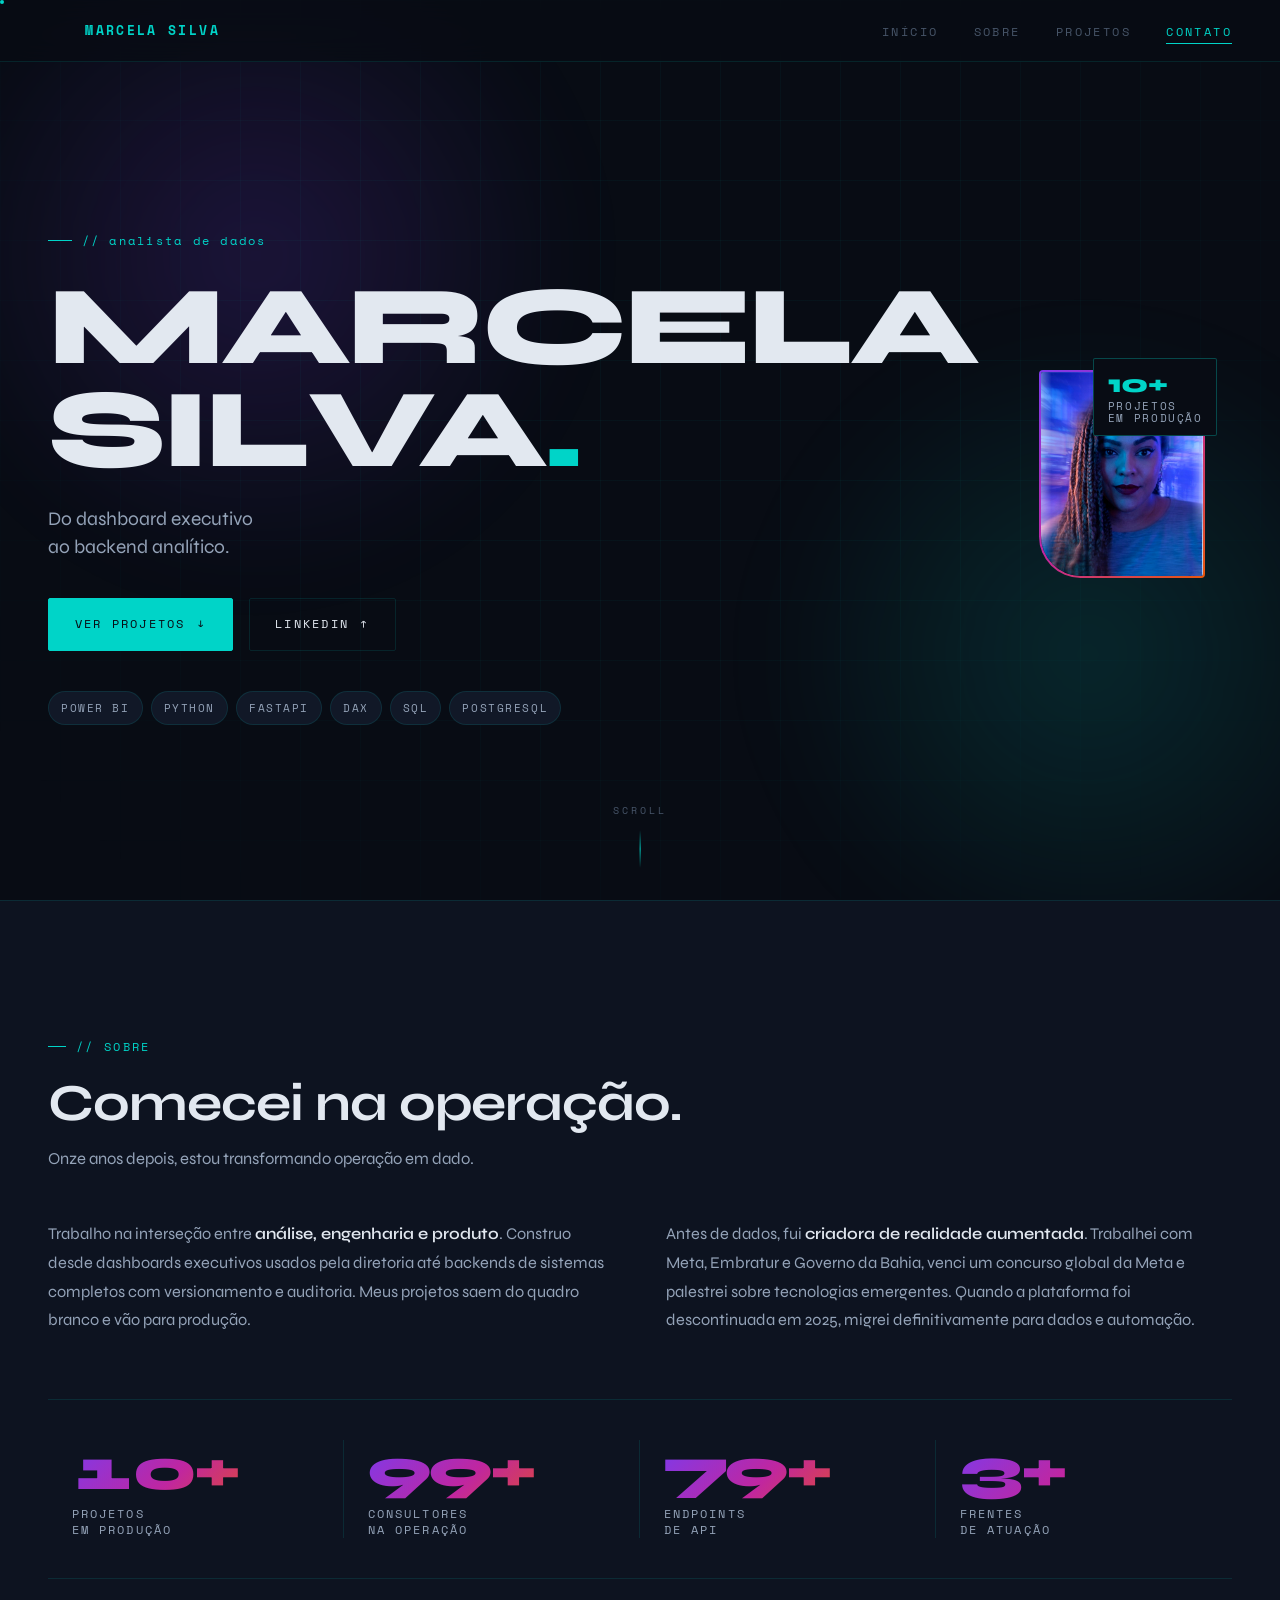
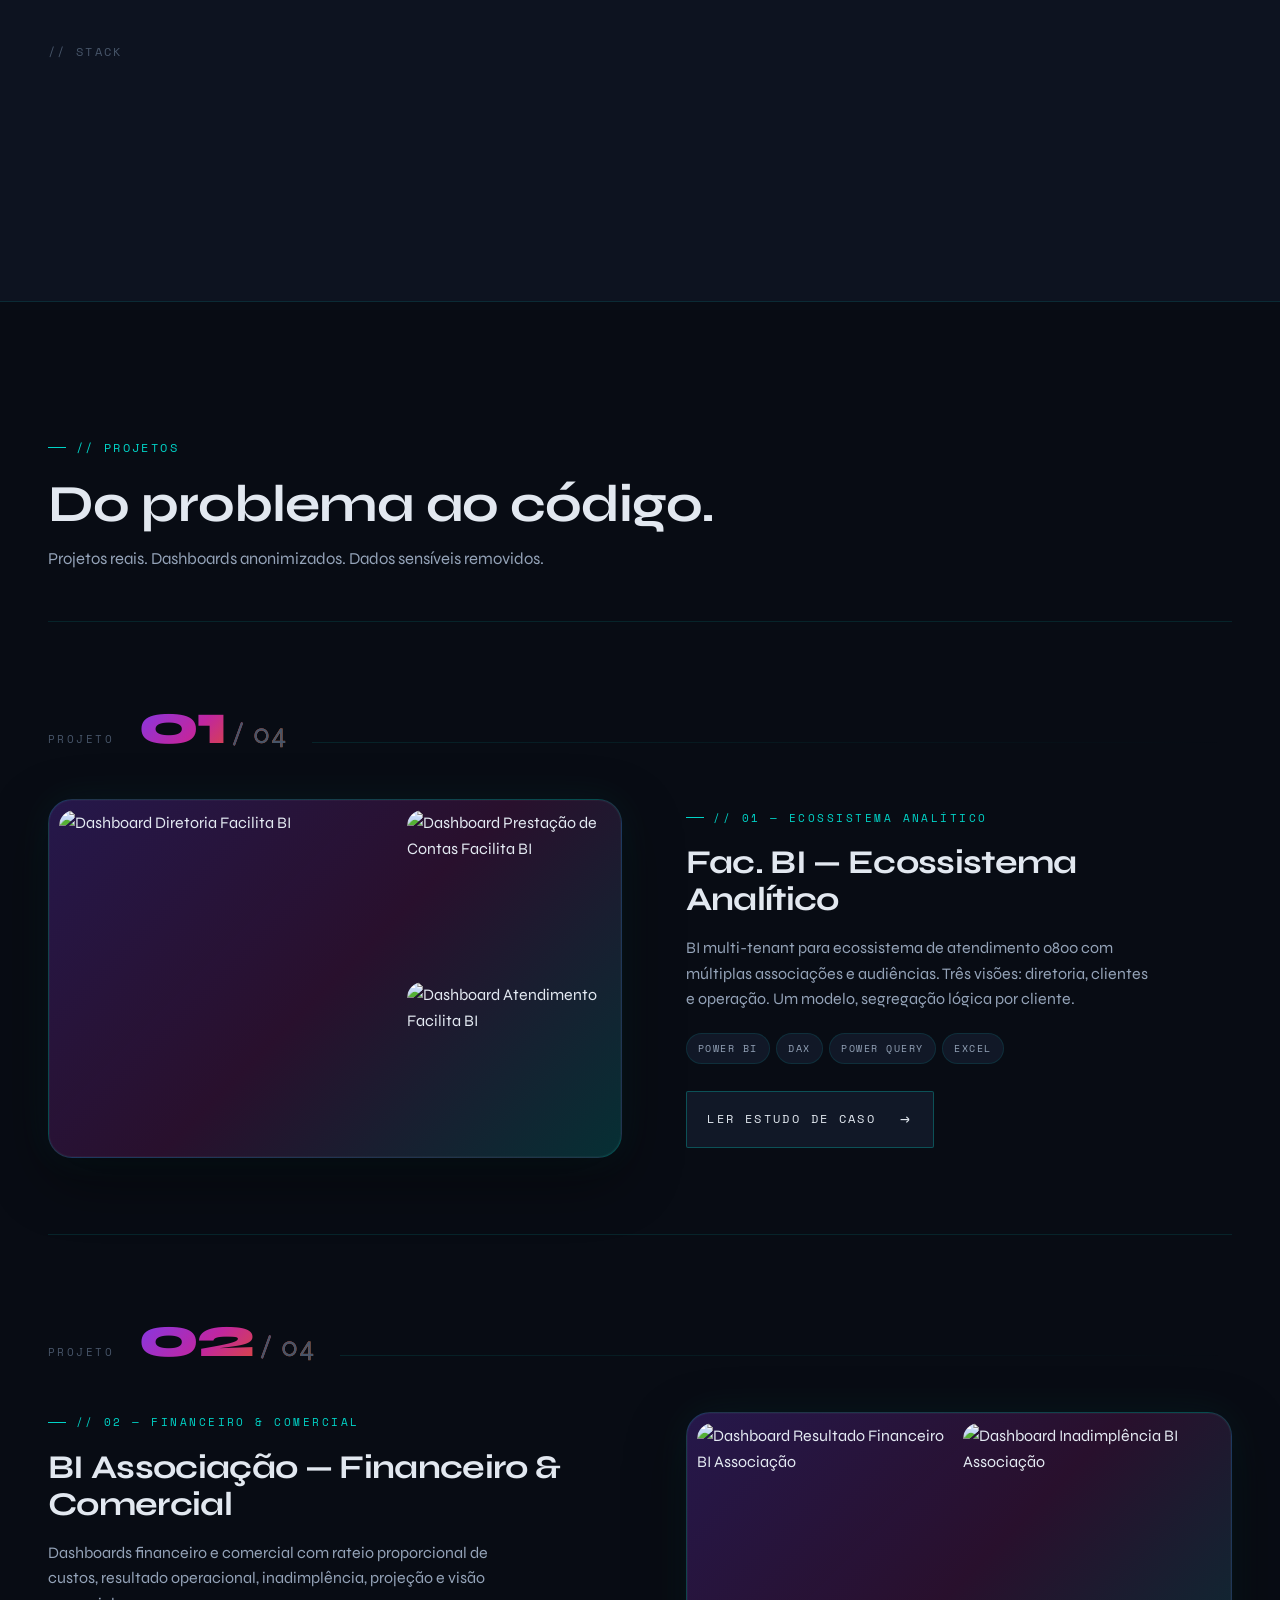
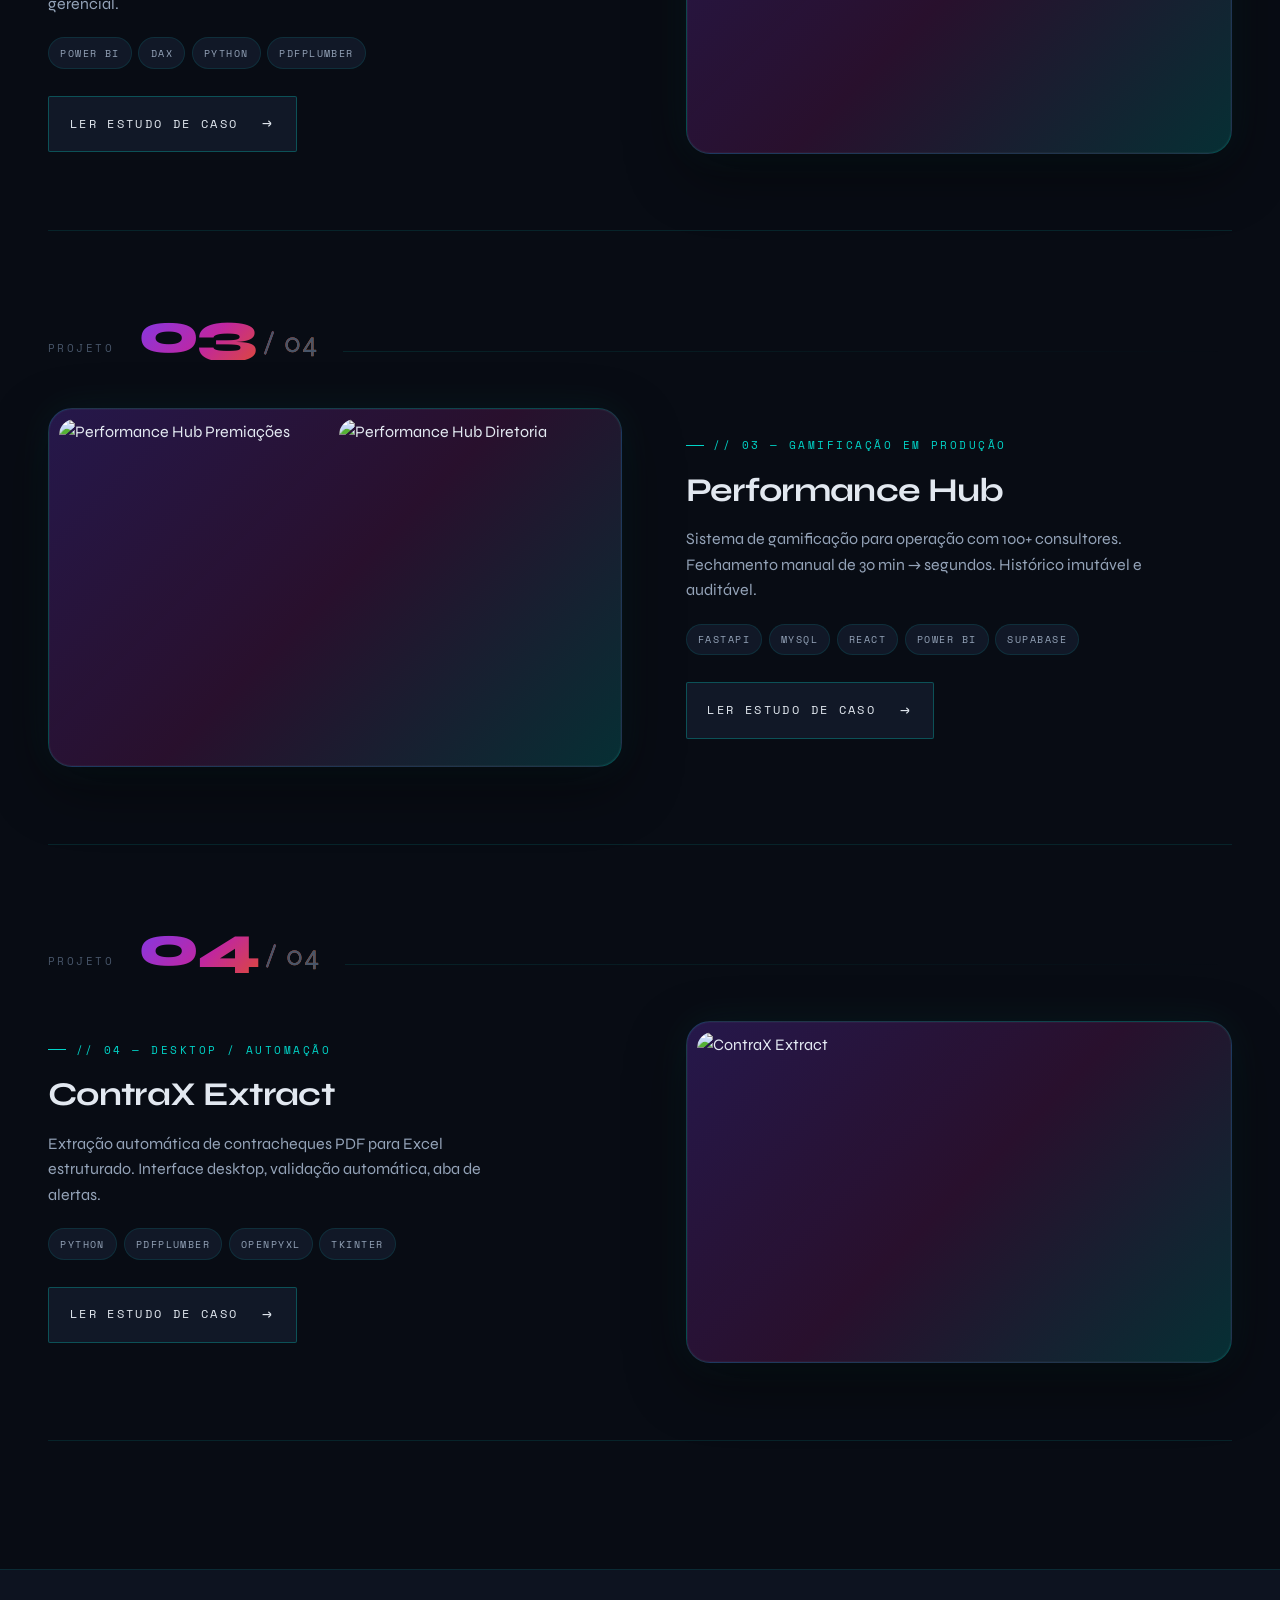
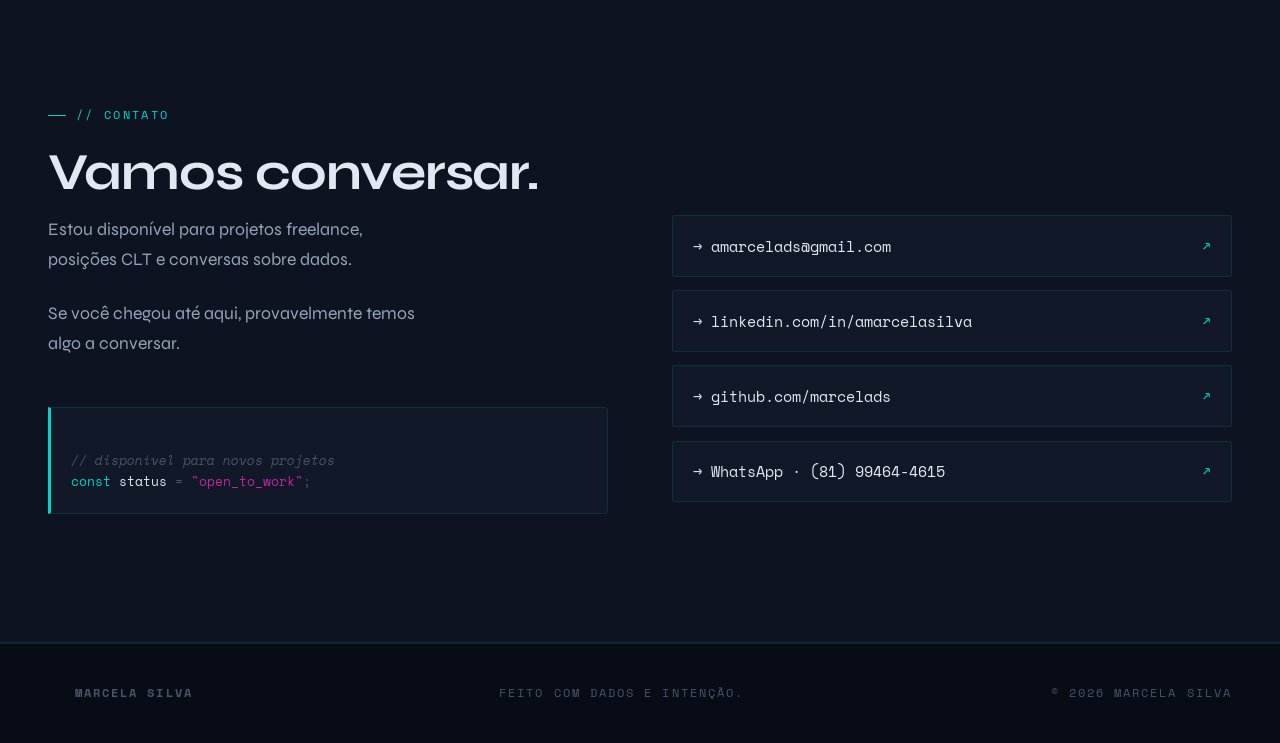
==== commit 6bdef6c8: "Revise Performance Hub project card details Updated project card for Performance Hub with new images" ====
--- a/index.html
+++ b/index.html
@@ -213,12 +213,13 @@
         </a>
 
         <!-- 03 -->
-        <a href="performance-hub.html" class="project-card" data-reveal>
+ <a href="performance-hub.html" class="project-card" data-reveal>
           <div class="counter">Projeto<b>03<span style="color:var(--text-muted);font-size:0.5em;letter-spacing:0.05em;font-weight:400;"> / 04</span></b></div>
-          <div class="img-wrap">
-            <img src="performance-hub.svg" alt="Sistema Performance Hub" loading="lazy" />
+          <div class="img-wrap screenshot-frame multi-shot two">
+            <img src="https://github.com/marcelads/marcelads.github.io/blob/03032376de01f28ee03c8e47391278ddf92ef513/performance-hub.png" alt="Performance Hub Premiações" loading="lazy" />
+            <img src="https://github.com/marcelads/marcelads.github.io/blob/03032376de01f28ee03c8e47391278ddf92ef513/performance-hub.png" alt="Performance Hub Diretoria" loading="lazy" />
             <div class="open-cue">
-              <span>preview · performance hub</span>
+              <span>screenshots reais · performance hub</span>
               <span class="arrow">↗</span>
             </div>
           </div>
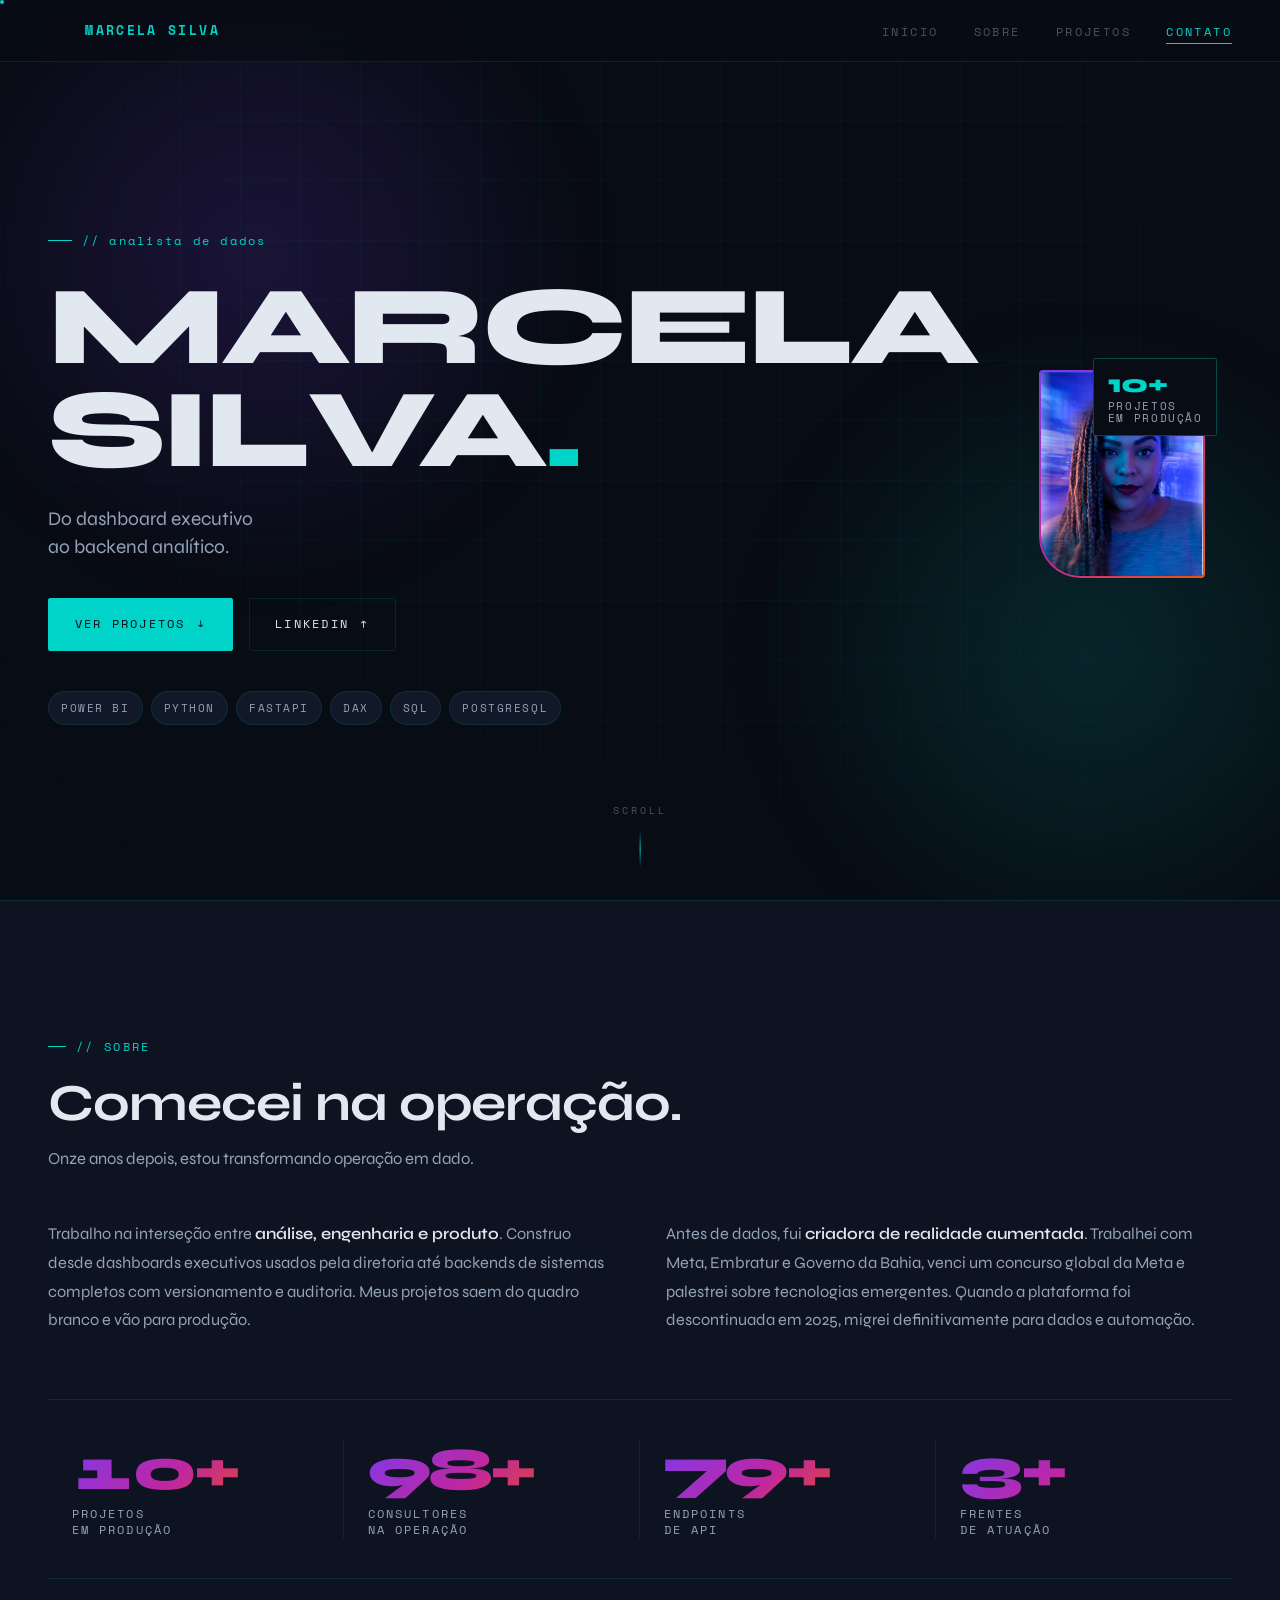
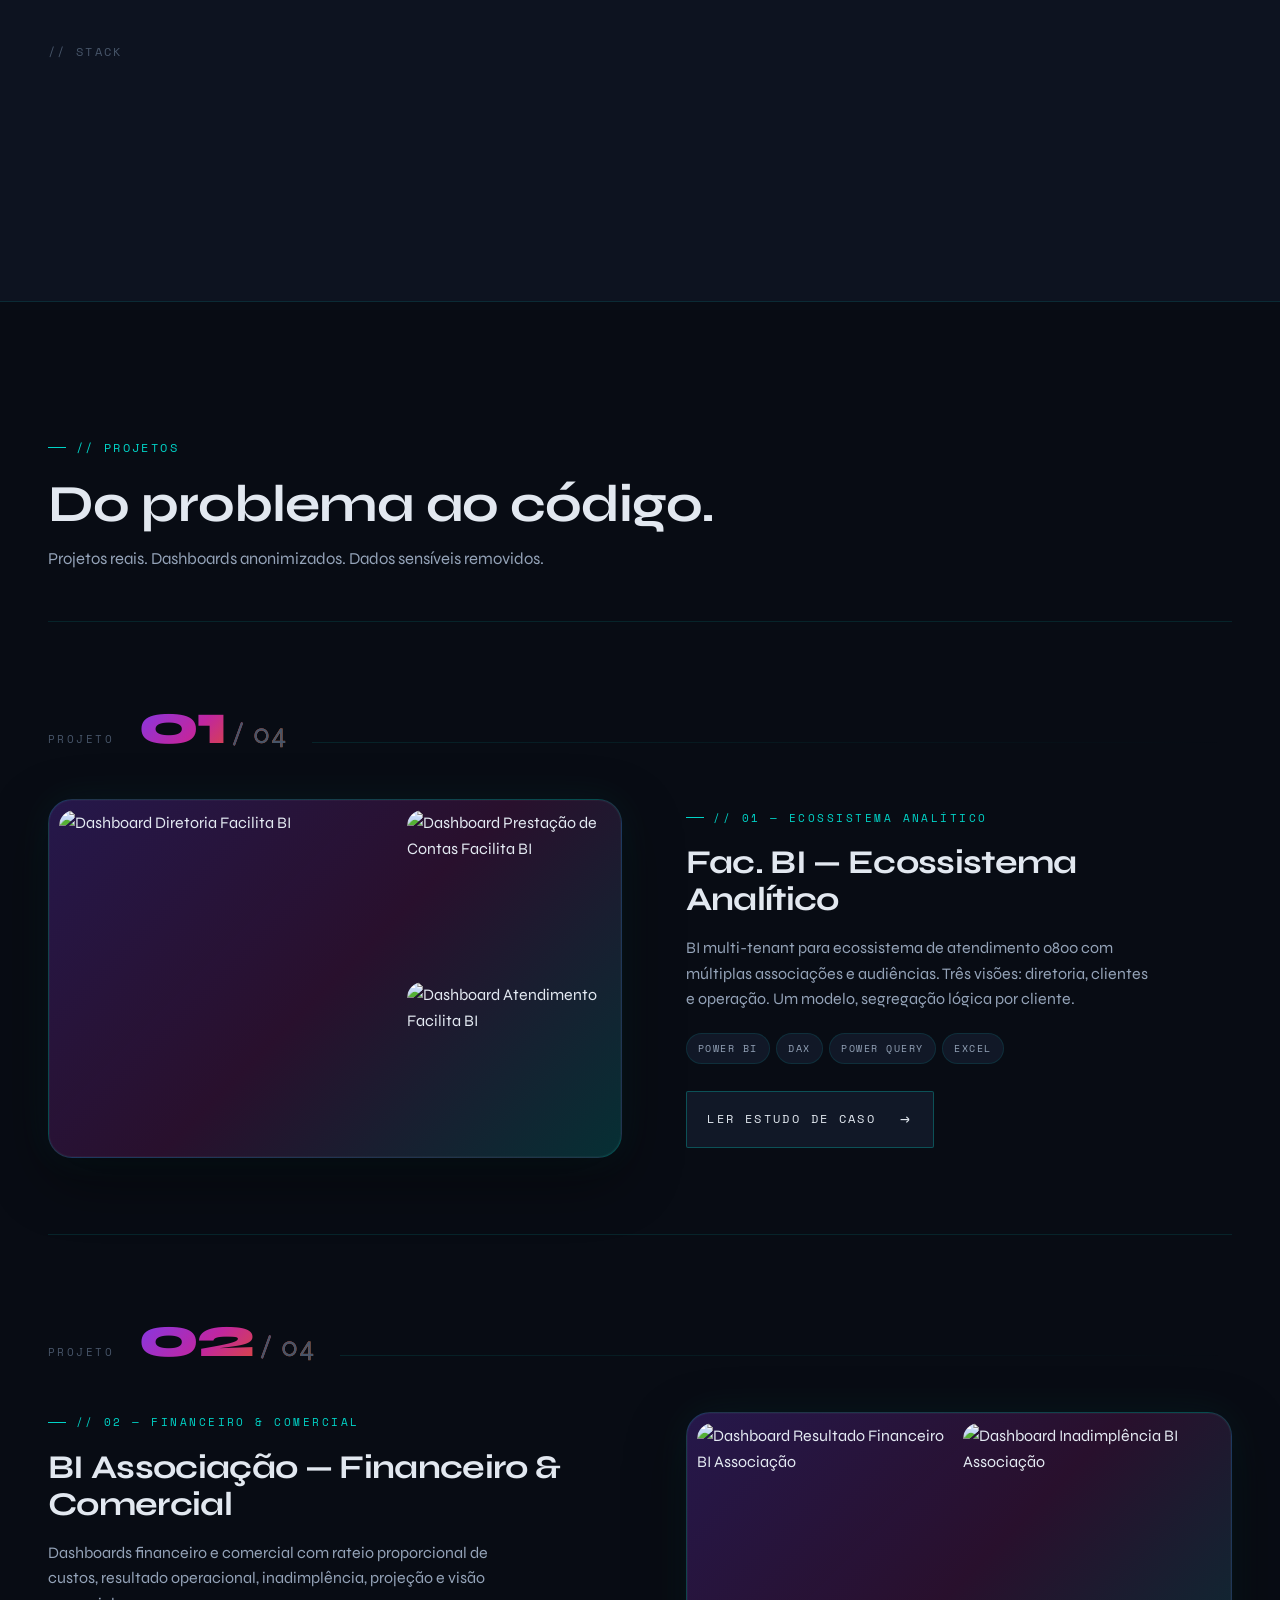
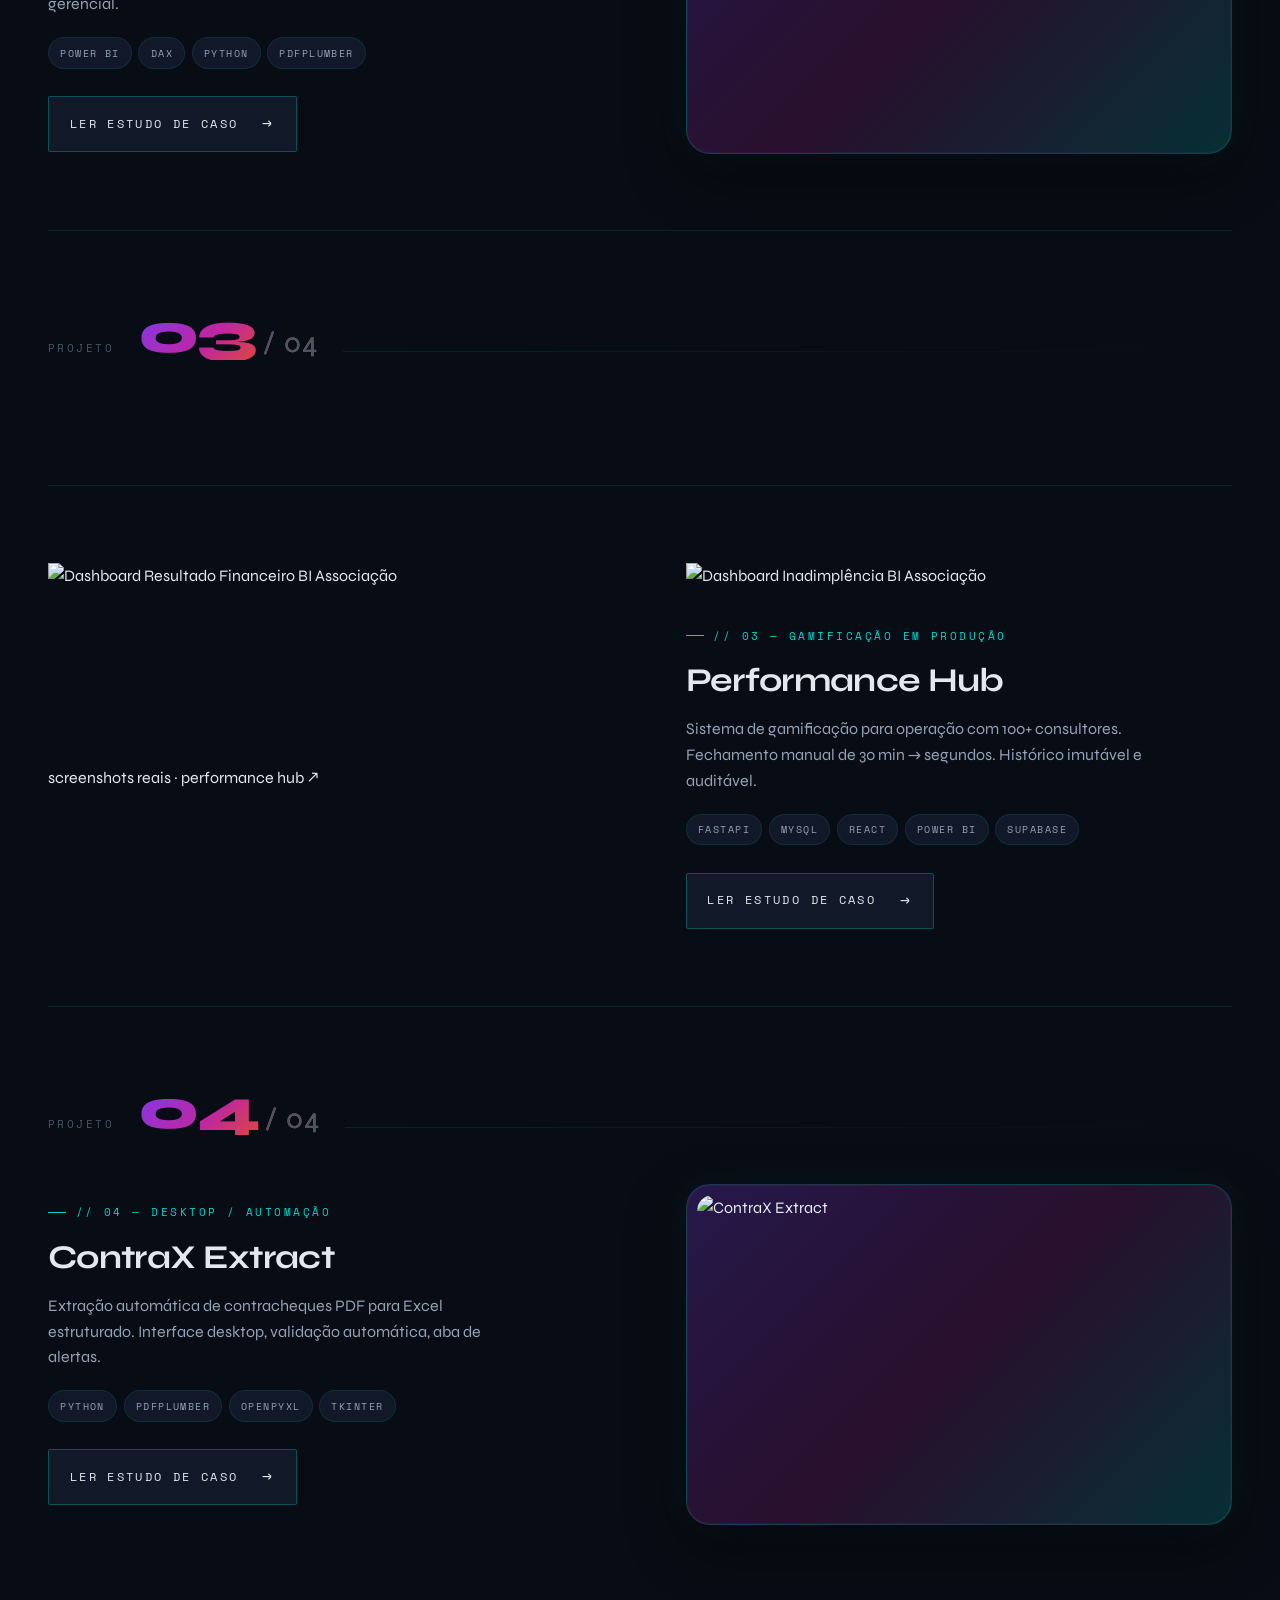
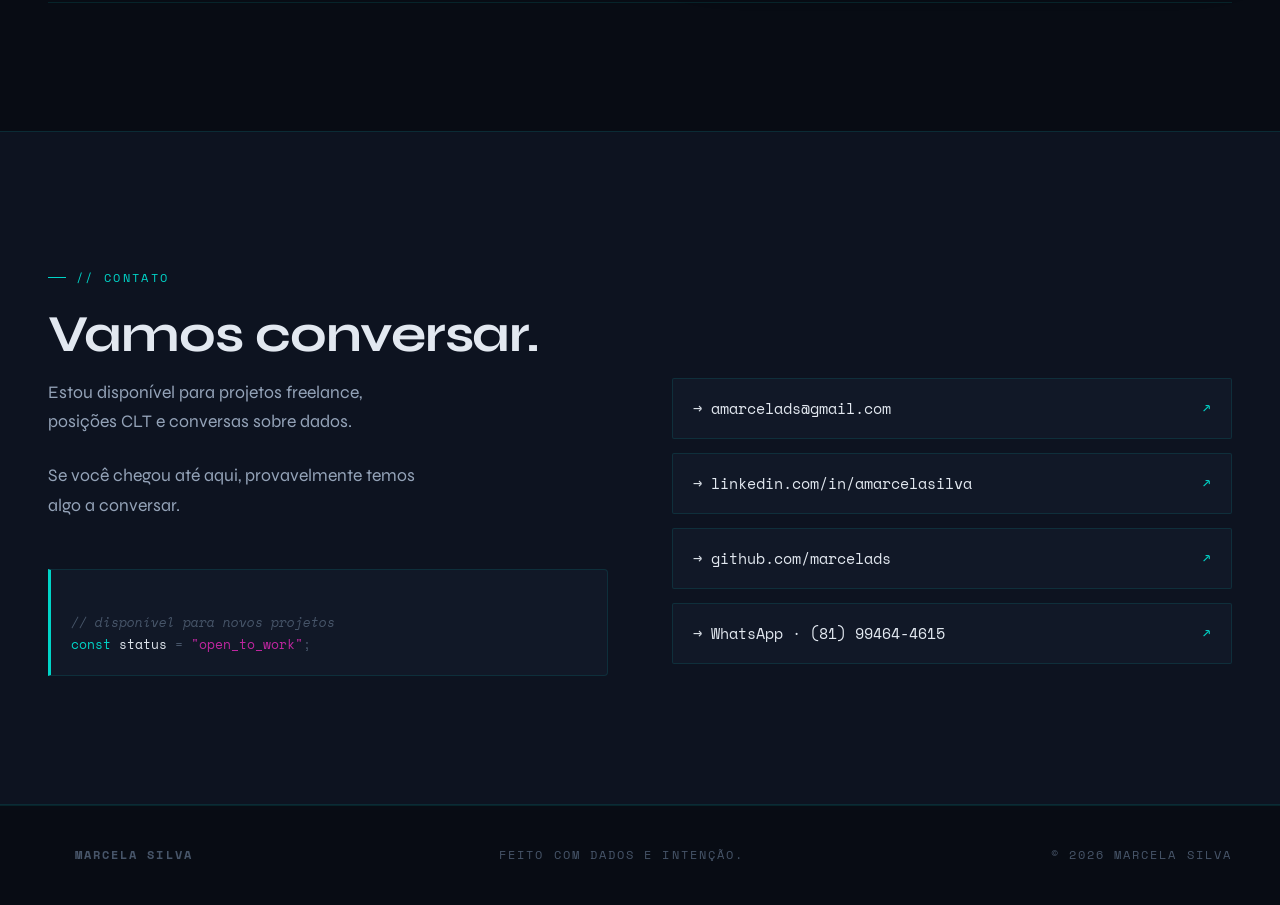
==== commit e6d5a491: "Update image sources in index.html" ====
--- a/index.html
+++ b/index.html
@@ -216,8 +216,9 @@
  <a href="performance-hub.html" class="project-card" data-reveal>
           <div class="counter">Projeto<b>03<span style="color:var(--text-muted);font-size:0.5em;letter-spacing:0.05em;font-weight:400;"> / 04</span></b></div>
           <div class="img-wrap screenshot-frame multi-shot two">
-            <img src="https://github.com/marcelads/marcelads.github.io/blob/03032376de01f28ee03c8e47391278ddf92ef513/performance-hub.png" alt="Performance Hub Premiações" loading="lazy" />
-            <img src="https://github.com/marcelads/marcelads.github.io/blob/03032376de01f28ee03c8e47391278ddf92ef513/performance-hub.png" alt="Performance Hub Diretoria" loading="lazy" />
+            <img src="https://github.com/marcelads/marcelads.github.io/blob/ad78cfe918507a1cfd12c1ecf88ecb4283cbbef0/performance-hub.png" alt="Dashboard Resultado Financeiro BI Associação" loading="lazy" />
+            <img src="https://github.com/marcelads/marcelads.github.io/blob/6beaaed571db3368934e8f79c39ad8f41c10b0bd/performance-hub.svg2.png" alt="Dashboard Inadimplência BI Associação" loading="lazy" />
+            <div class="open-cue">
             <div class="open-cue">
               <span>screenshots reais · performance hub</span>
               <span class="arrow">↗</span>
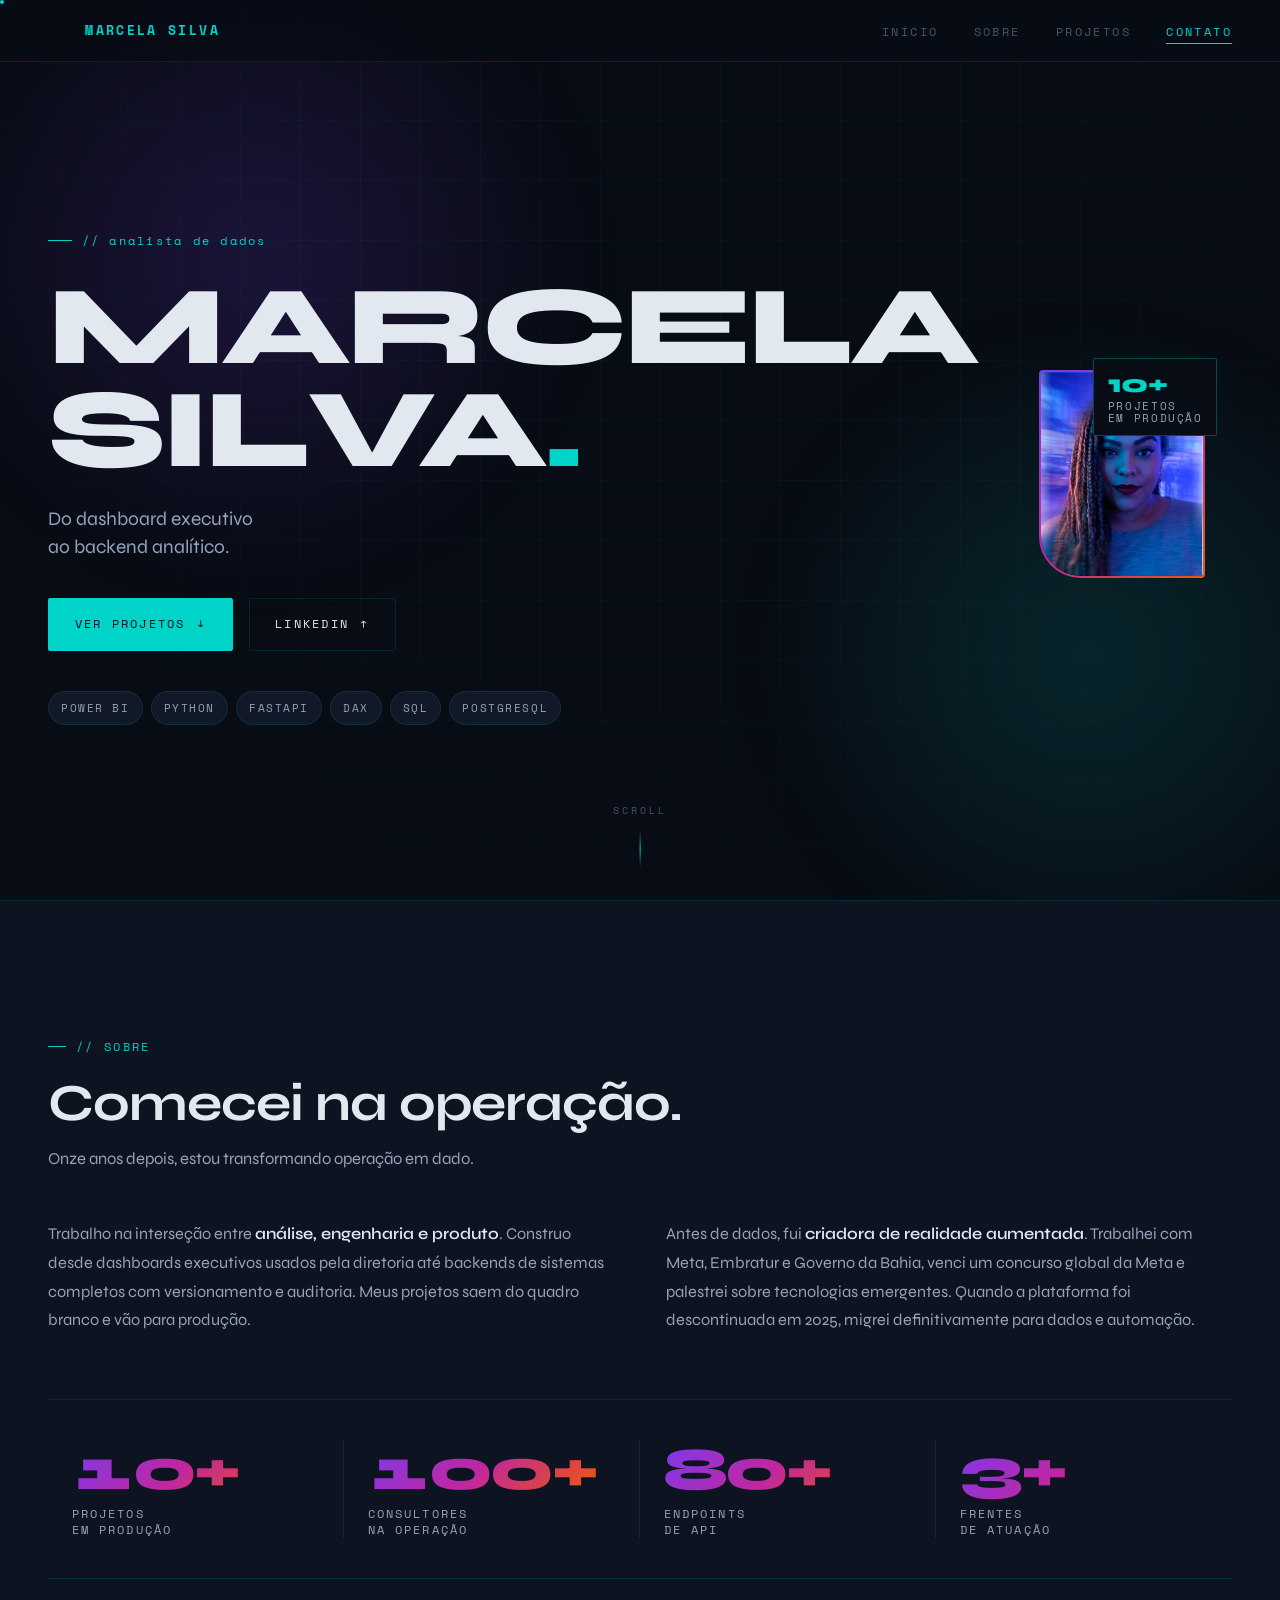
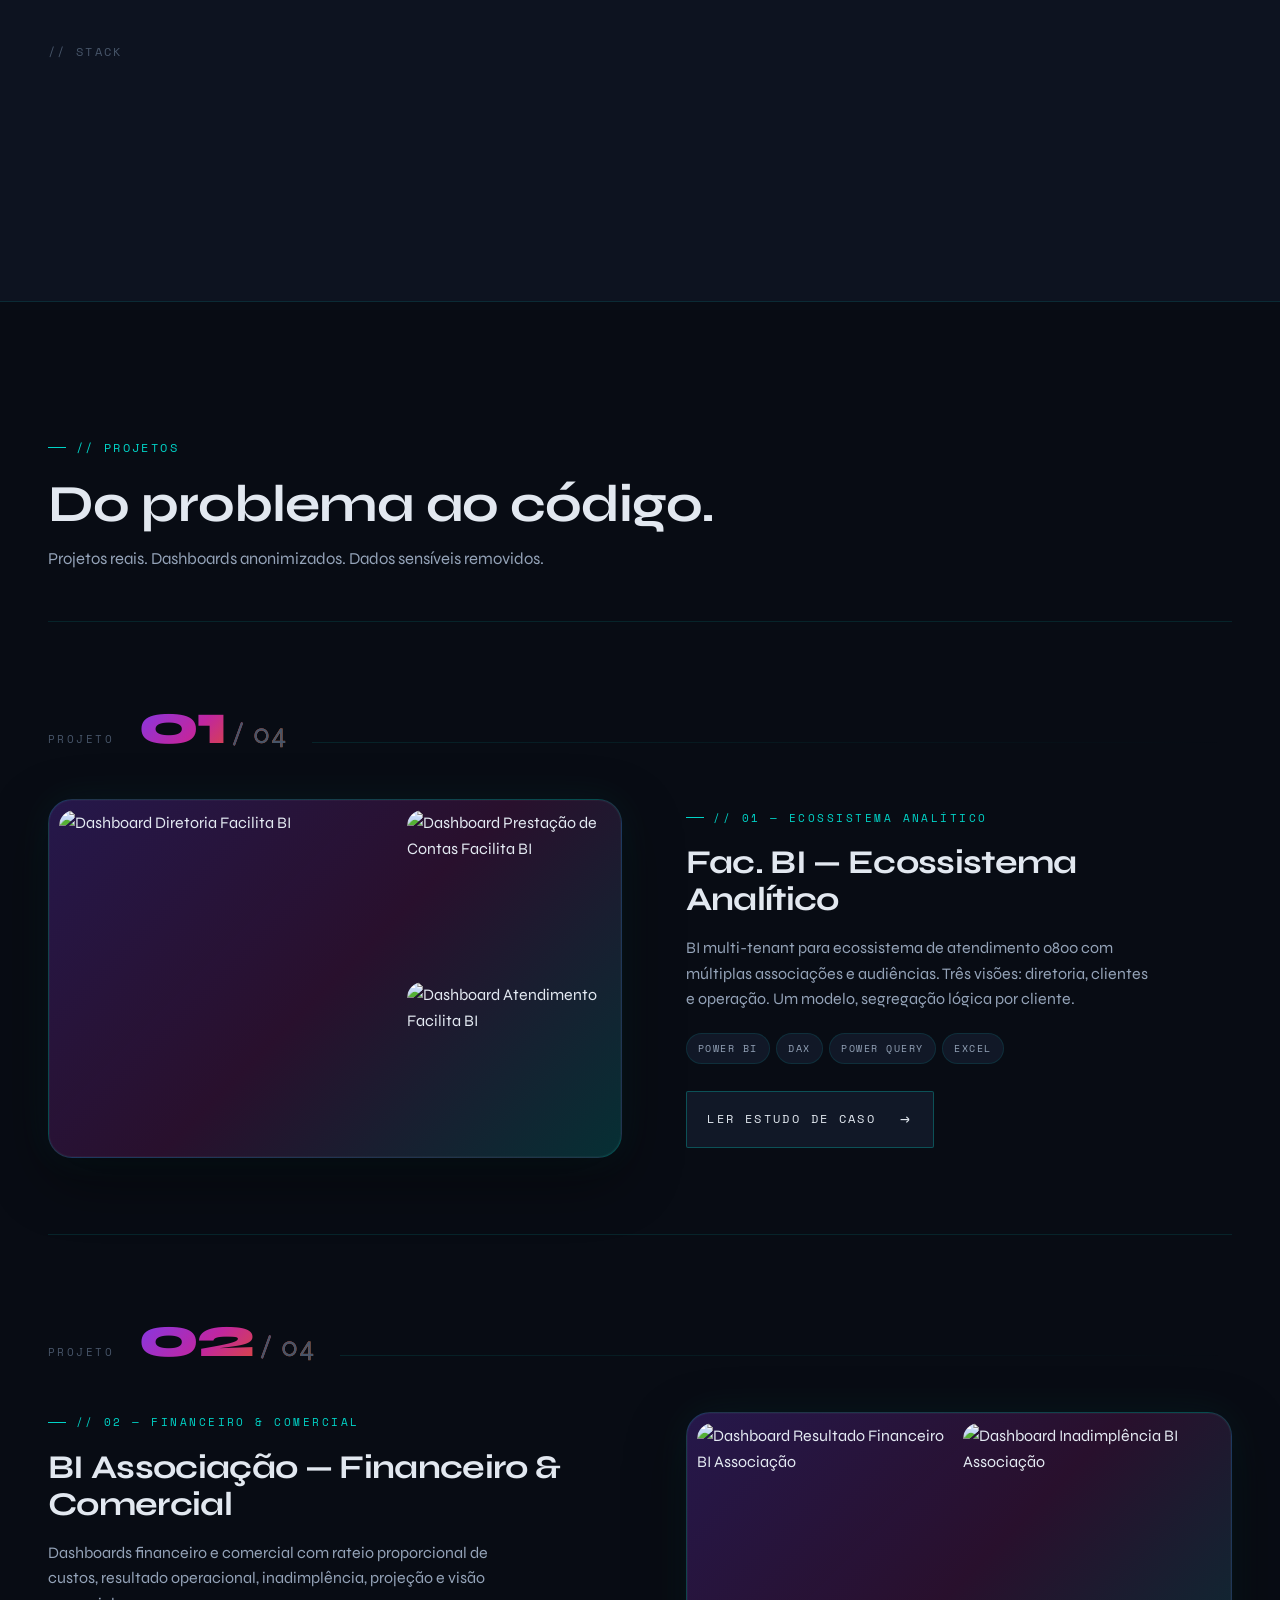
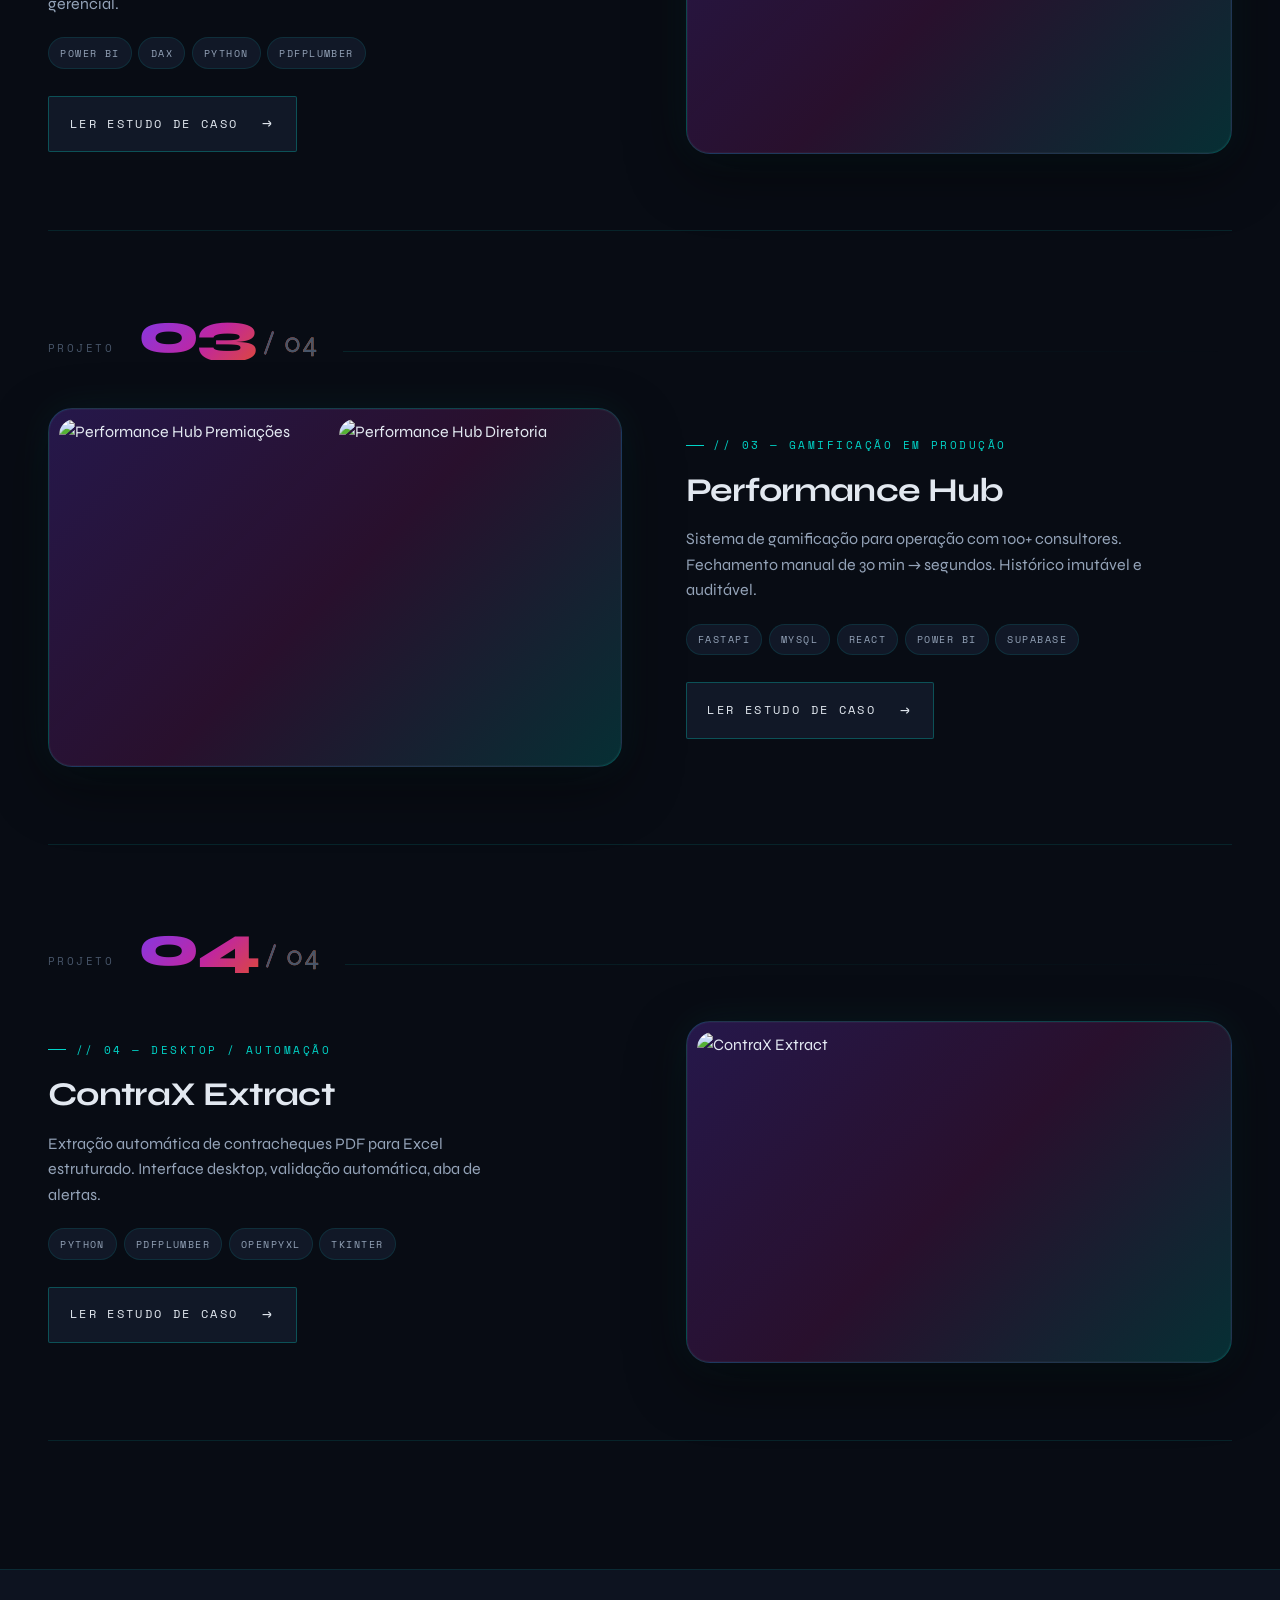
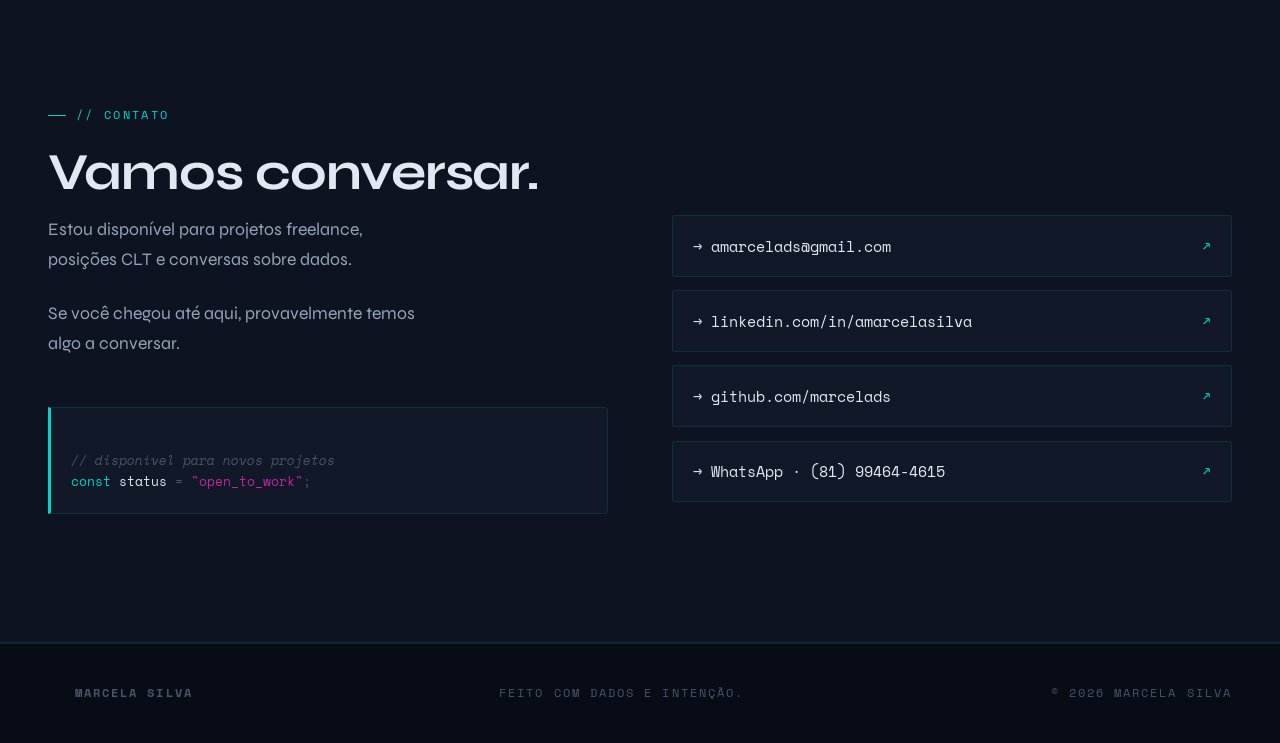
==== commit 3cc9080e: "Update project card for Performance Hub" ====
--- a/index.html
+++ b/index.html
@@ -212,35 +212,34 @@
           </div>
         </a>
 
-        <!-- 03 -->
- <a href="performance-hub.html" class="project-card" data-reveal>
-          <div class="counter">Projeto<b>03<span style="color:var(--text-muted);font-size:0.5em;letter-spacing:0.05em;font-weight:400;"> / 04</span></b></div>
-          <div class="img-wrap screenshot-frame multi-shot two">
-            <img src="https://github.com/marcelads/marcelads.github.io/blob/ad78cfe918507a1cfd12c1ecf88ecb4283cbbef0/performance-hub.png" alt="Dashboard Resultado Financeiro BI Associação" loading="lazy" />
-            <img src="https://github.com/marcelads/marcelads.github.io/blob/6beaaed571db3368934e8f79c39ad8f41c10b0bd/performance-hub.svg2.png" alt="Dashboard Inadimplência BI Associação" loading="lazy" />
-            <div class="open-cue">
-            <div class="open-cue">
-              <span>screenshots reais · performance hub</span>
-              <span class="arrow">↗</span>
-            </div>
-          </div>
-          <div class="body">
-            <div class="num">// 03 — Gamificação em produção</div>
-            <h3>Performance Hub</h3>
-            <p class="desc">
-              Sistema de gamificação para operação com 100+ consultores.
-              Fechamento manual de 30 min → segundos. Histórico imutável e auditável.
-            </p>
-            <div class="tech">
-              <span class="badge">FastAPI</span>
-              <span class="badge">MySQL</span>
-              <span class="badge">React</span>
-              <span class="badge">Power BI</span>
-              <span class="badge">Supabase</span>
-            </div>
-            <span class="card-link"><span>Ler estudo de caso</span><span class="arrow">→</span></span>
-          </div>
-        </a>
+        <!-- --------------------- ---------------- 03 -->
+<a href="performance-hub.html" class="project-card" data-reveal>
+  <div class="counter">Projeto<b>03<span style="color:var(--text-muted);font-size:0.5em;letter-spacing:0.05em;font-weight:400;"> / 04</span></b></div>
+  <div class="img-wrap screenshot-frame multi-shot two">
+    <img src="https://raw.githubusercontent.com/marcelads/marcelads.github.io/main/performance-hub.png" alt="Performance Hub Premiações" loading="lazy" />
+    <img src="https://raw.githubusercontent.com/marcelads/marcelads.github.io/main/performance-hub.svg2.png" alt="Performance Hub Diretoria" loading="lazy" />
+    <div class="open-cue">
+      <span>screenshots reais · performance hub</span>
+      <span class="arrow">↗</span>
+    </div>
+  </div>
+  <div class="body">
+    <div class="num">// 03 — Gamificação em produção</div>
+    <h3>Performance Hub</h3>
+    <p class="desc">
+      Sistema de gamificação para operação com 100+ consultores.
+      Fechamento manual de 30 min → segundos. Histórico imutável e auditável.
+    </p>
+    <div class="tech">
+      <span class="badge">FastAPI</span>
+      <span class="badge">MySQL</span>
+      <span class="badge">React</span>
+      <span class="badge">Power BI</span>
+      <span class="badge">Supabase</span>
+    </div>
+    <span class="card-link"><span>Ler estudo de caso</span><span class="arrow">→</span></span>
+  </div>
+</a>
 
         <!-- 04 -->
         <a href="contrax.html" class="project-card" data-reveal>
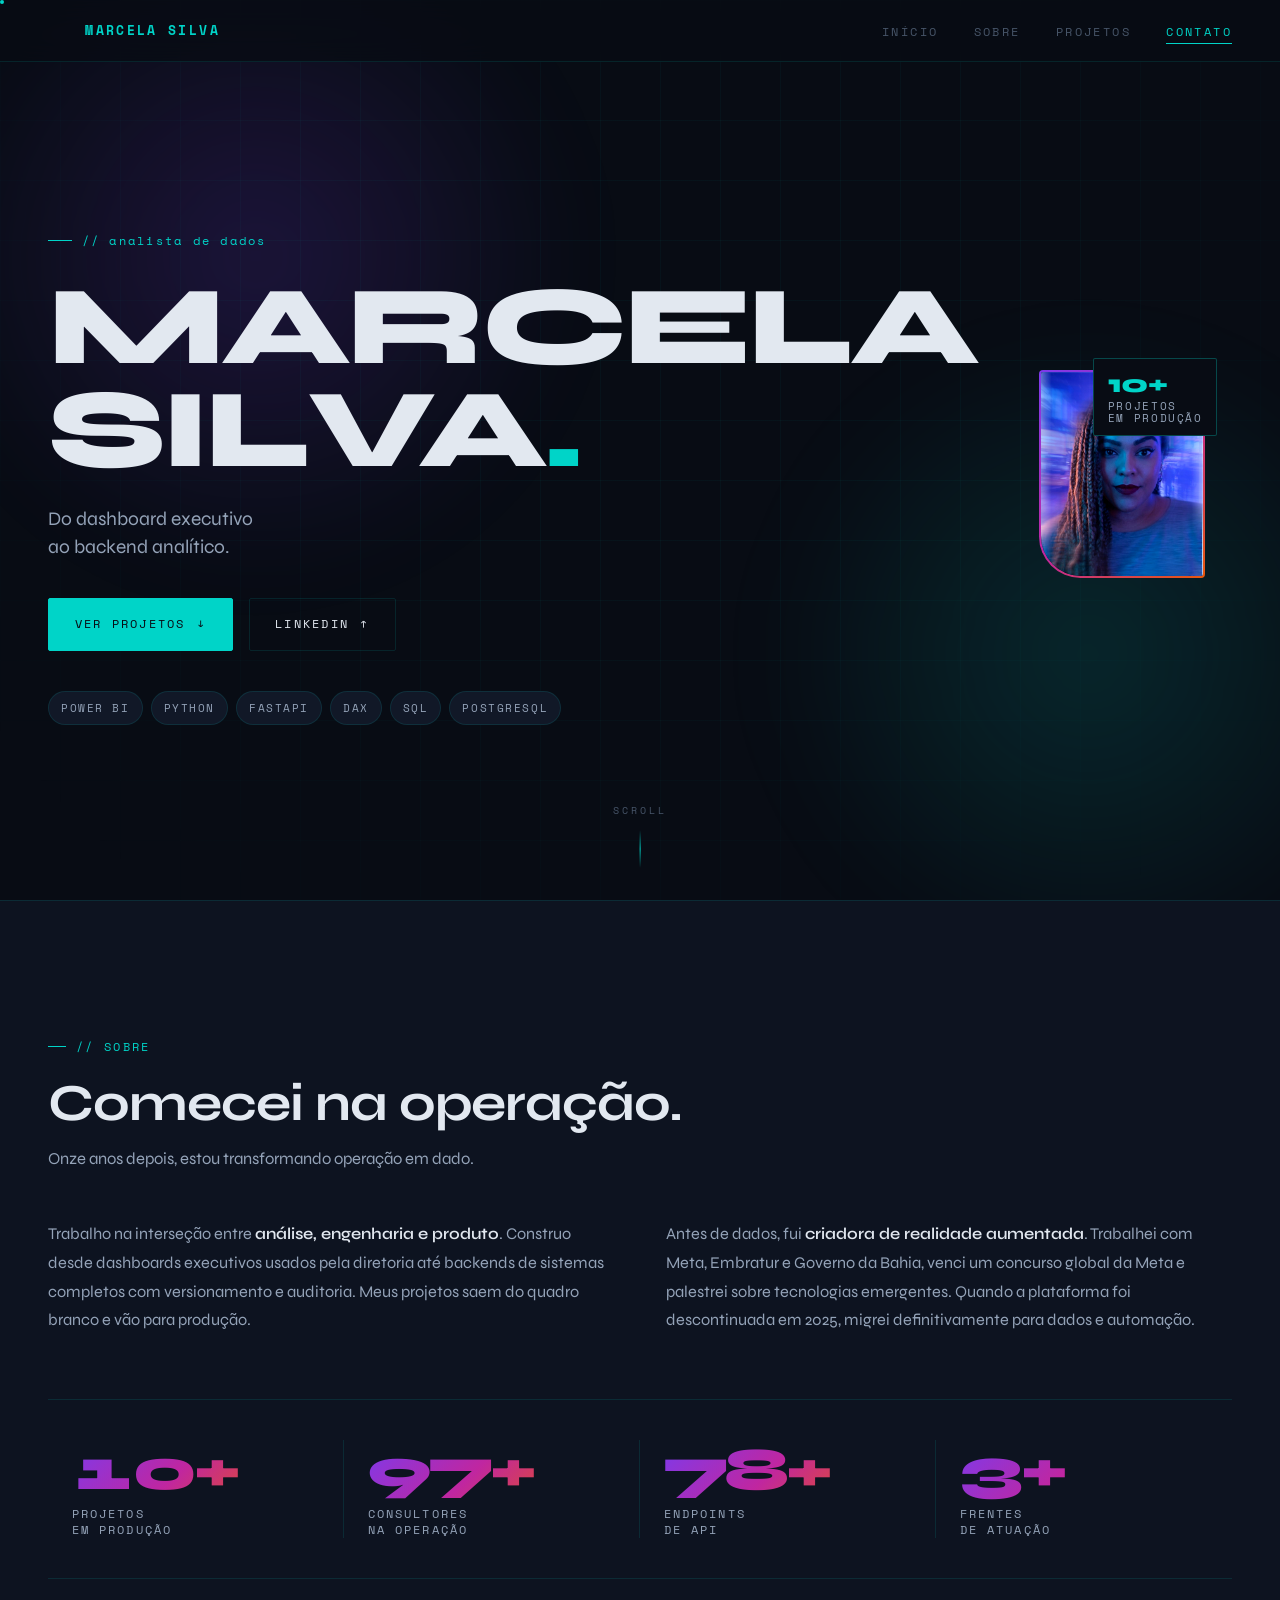
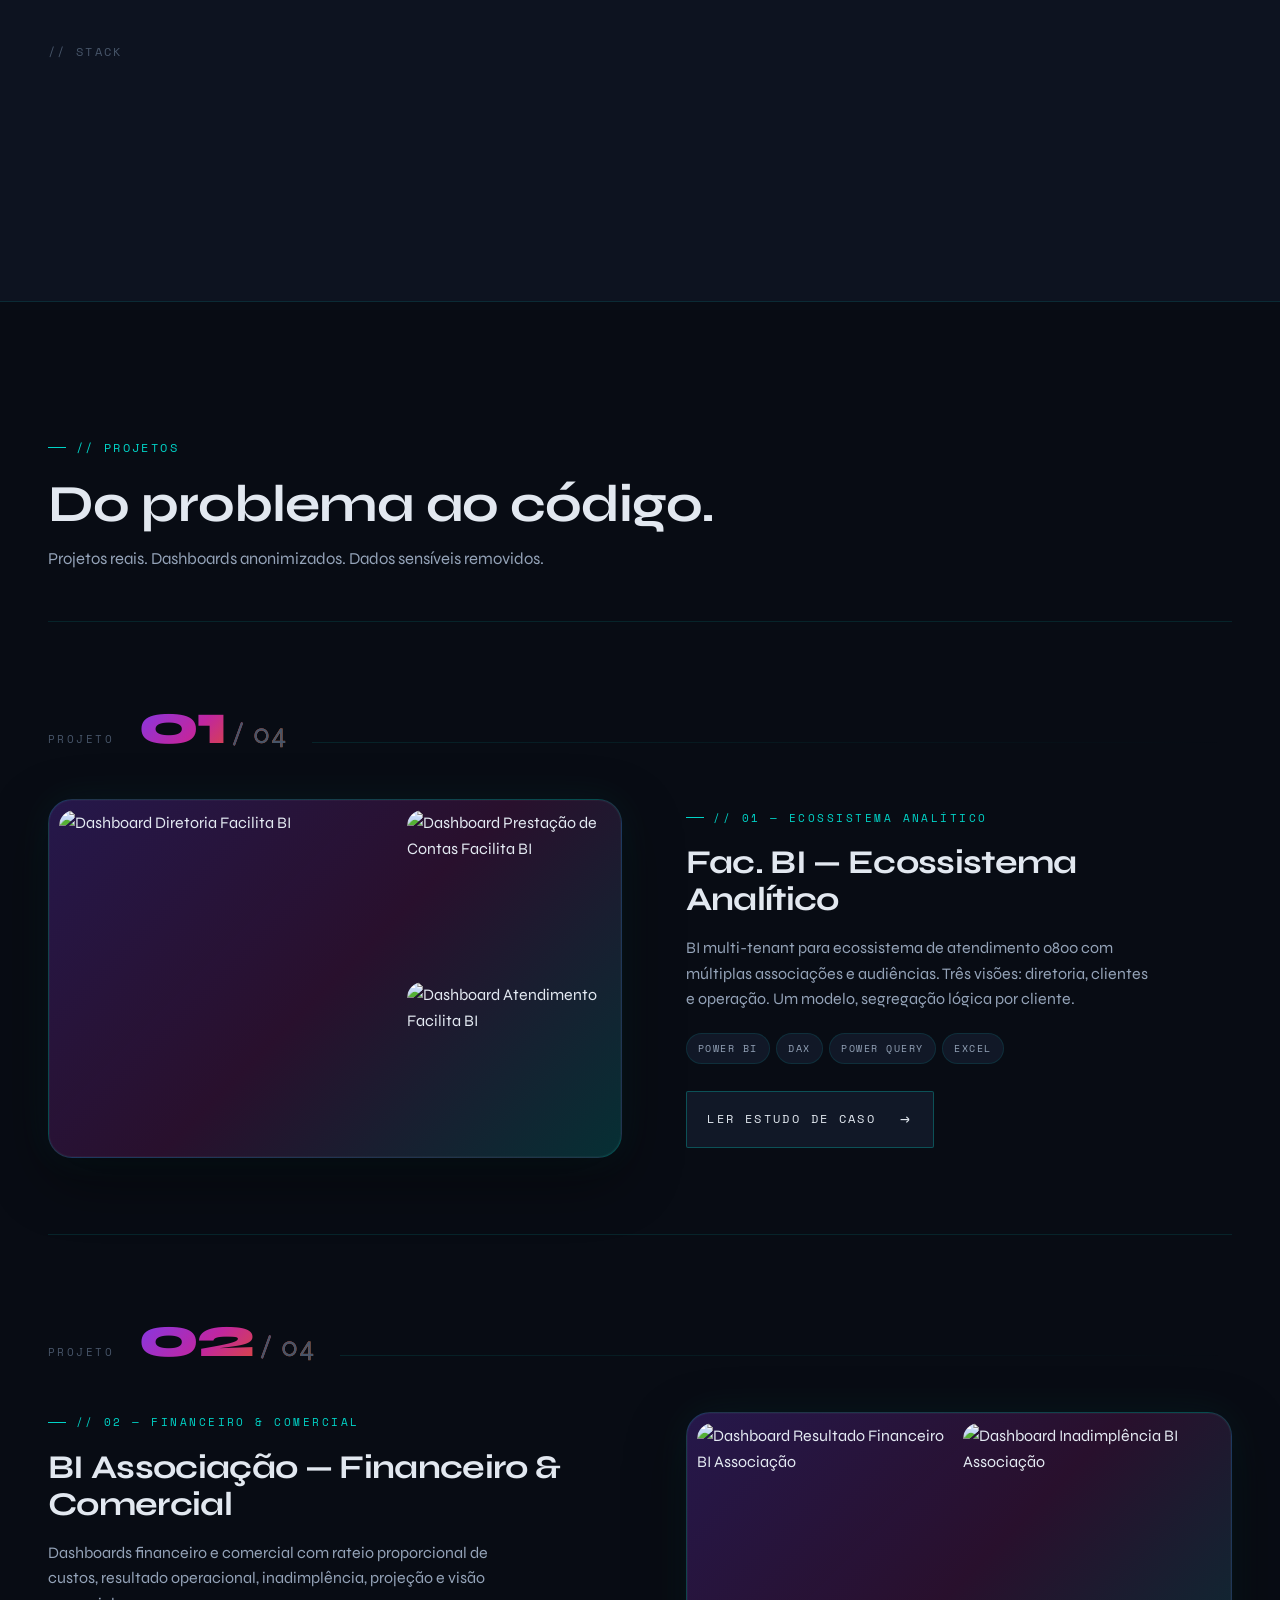
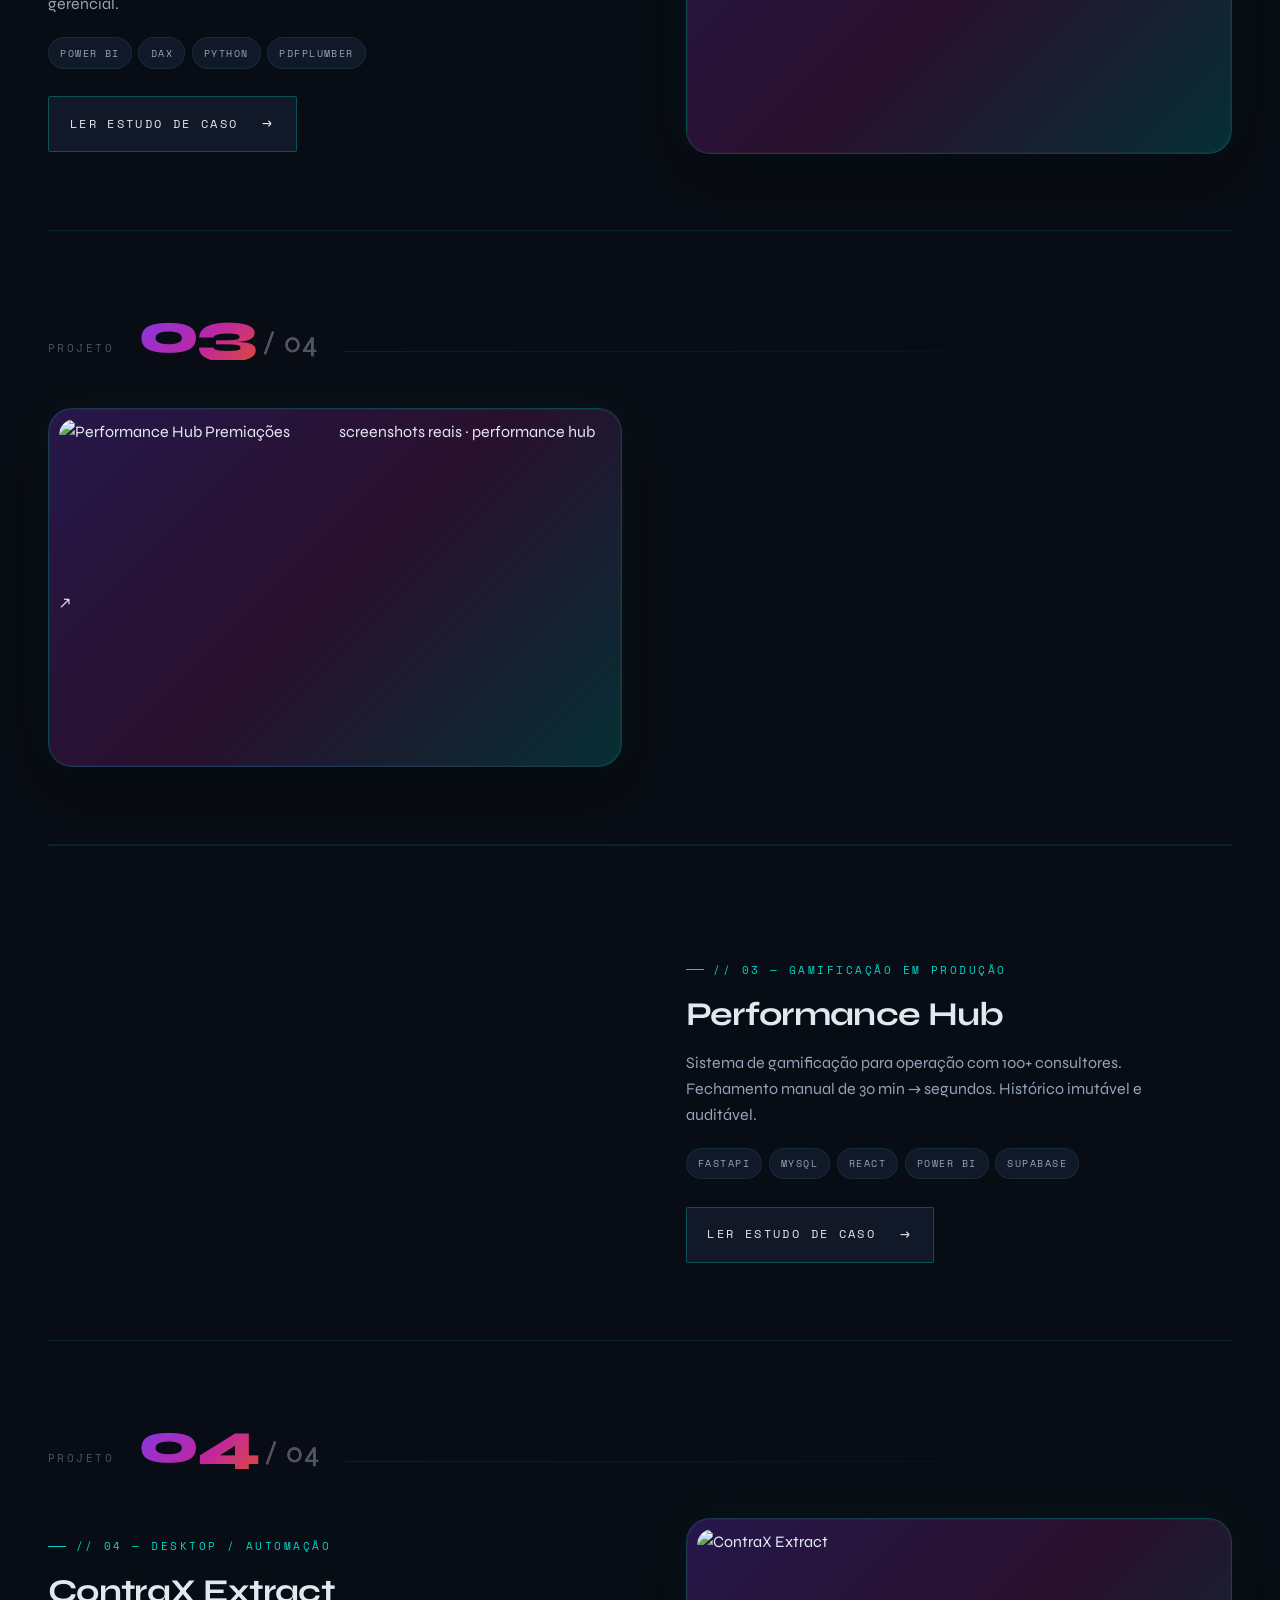
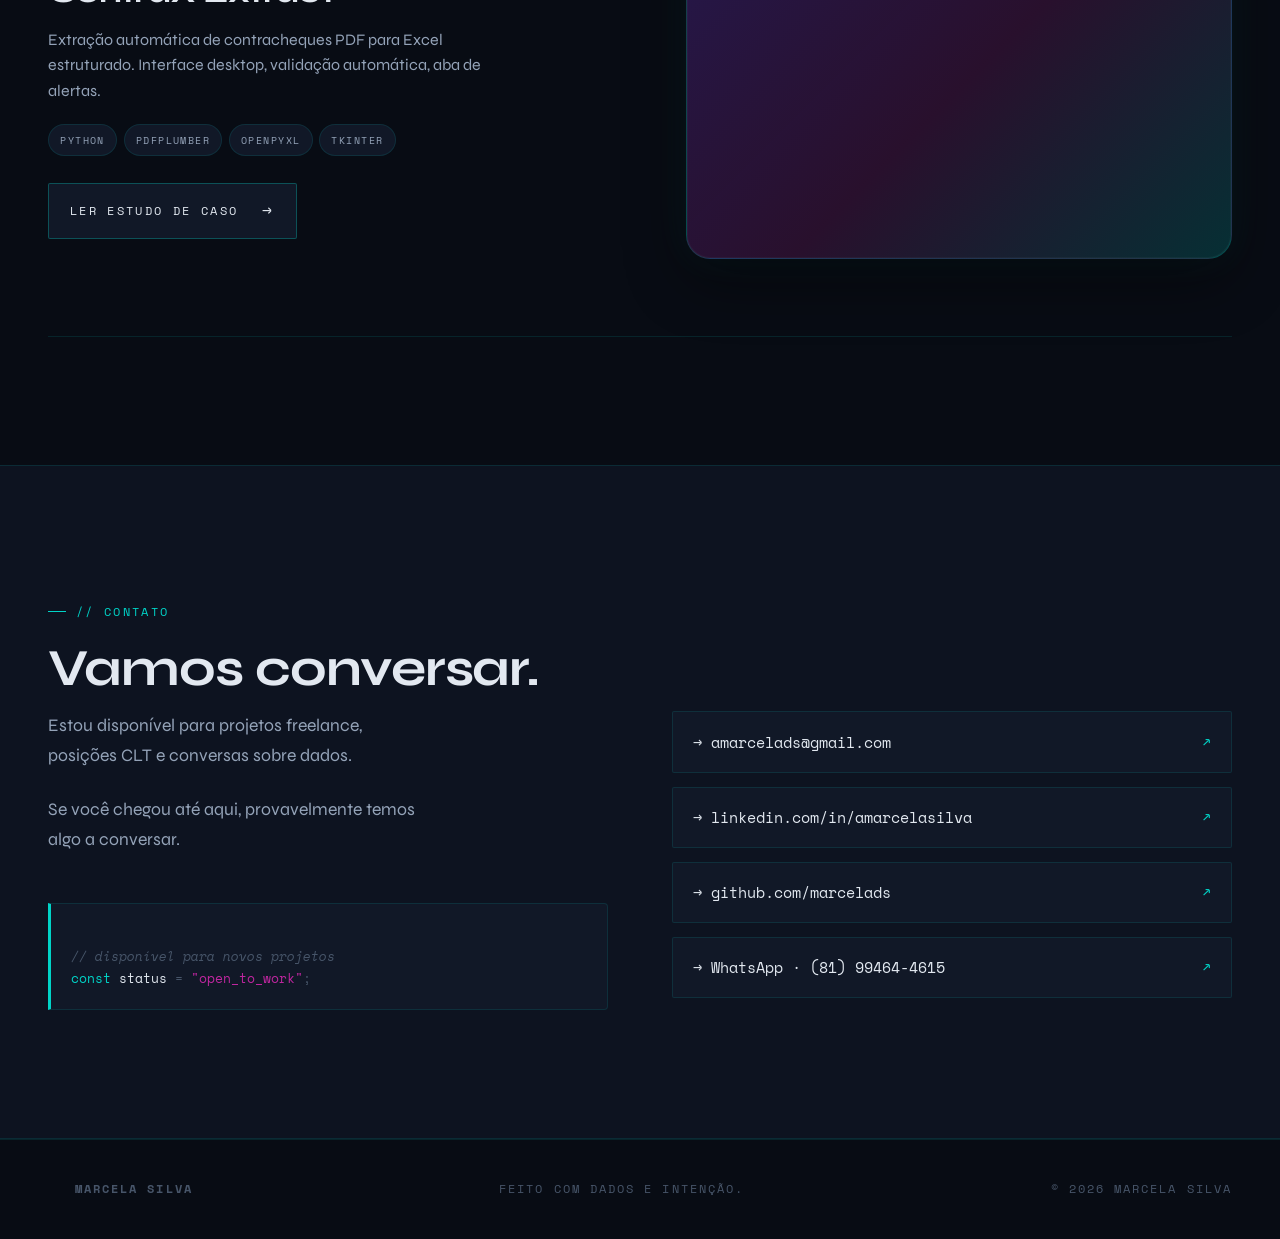
==== commit b3163b78: "Update index.html" ====
--- a/index.html
+++ b/index.html
@@ -217,8 +217,7 @@
   <div class="counter">Projeto<b>03<span style="color:var(--text-muted);font-size:0.5em;letter-spacing:0.05em;font-weight:400;"> / 04</span></b></div>
   <div class="img-wrap screenshot-frame multi-shot two">
     <img src="https://raw.githubusercontent.com/marcelads/marcelads.github.io/main/performance-hub.png" alt="Performance Hub Premiações" loading="lazy" />
-    <img src="https://raw.githubusercontent.com/marcelads/marcelads.github.io/main/performance-hub.svg2.png" alt="Performance Hub Diretoria" loading="lazy" />
-    <div class="open-cue">
+    
       <span>screenshots reais · performance hub</span>
       <span class="arrow">↗</span>
     </div>
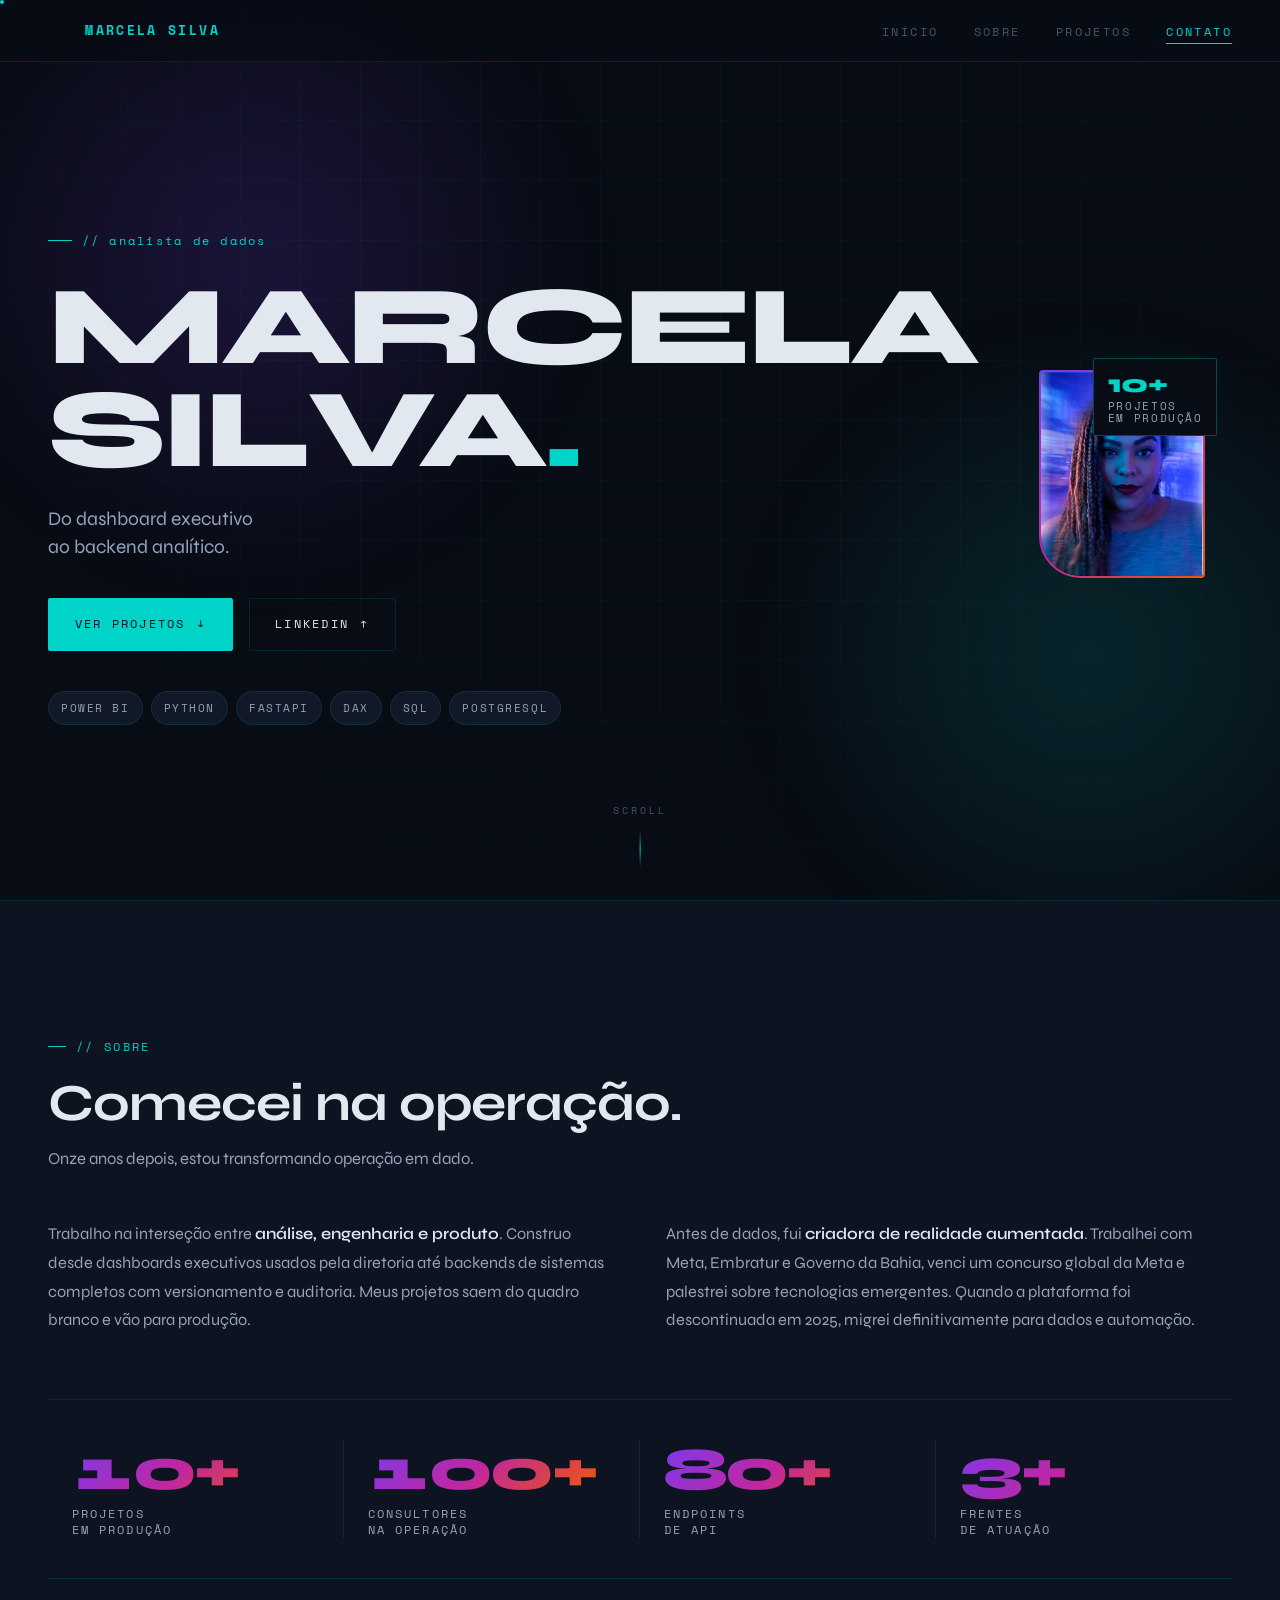
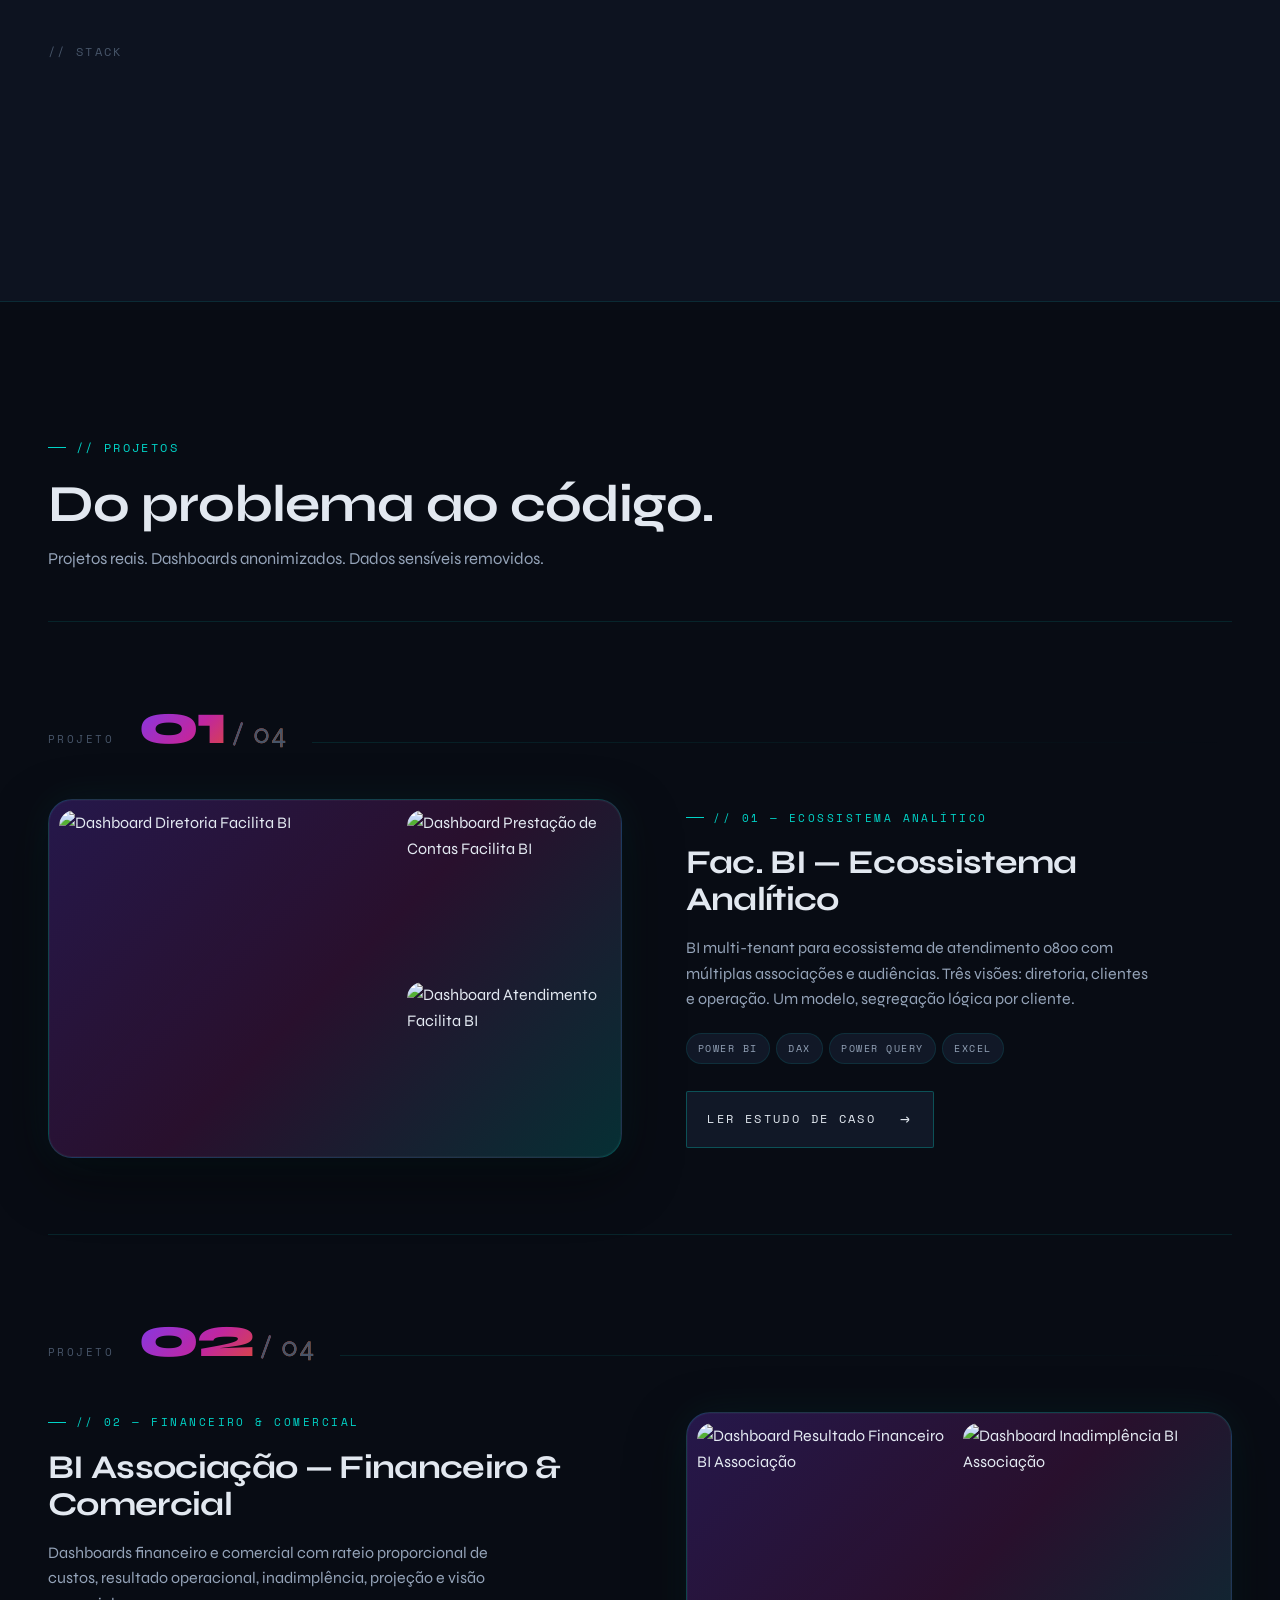
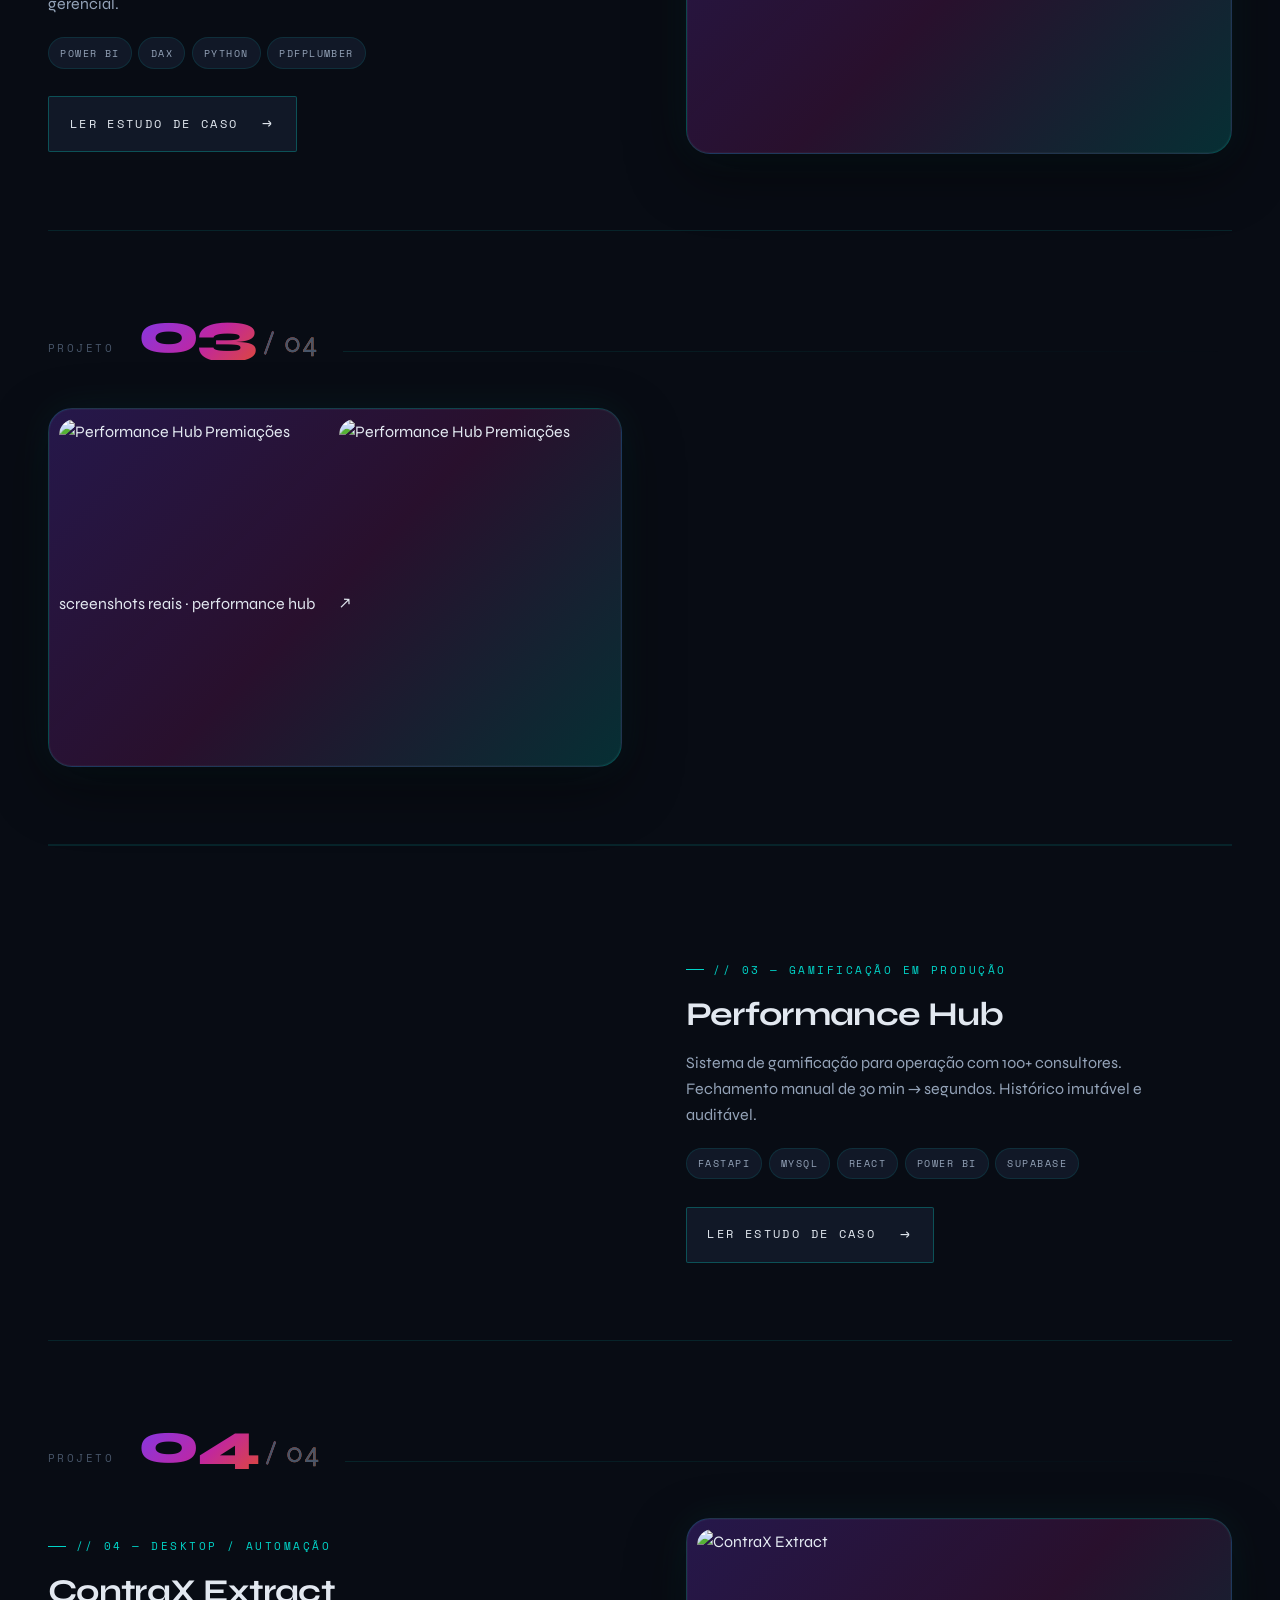
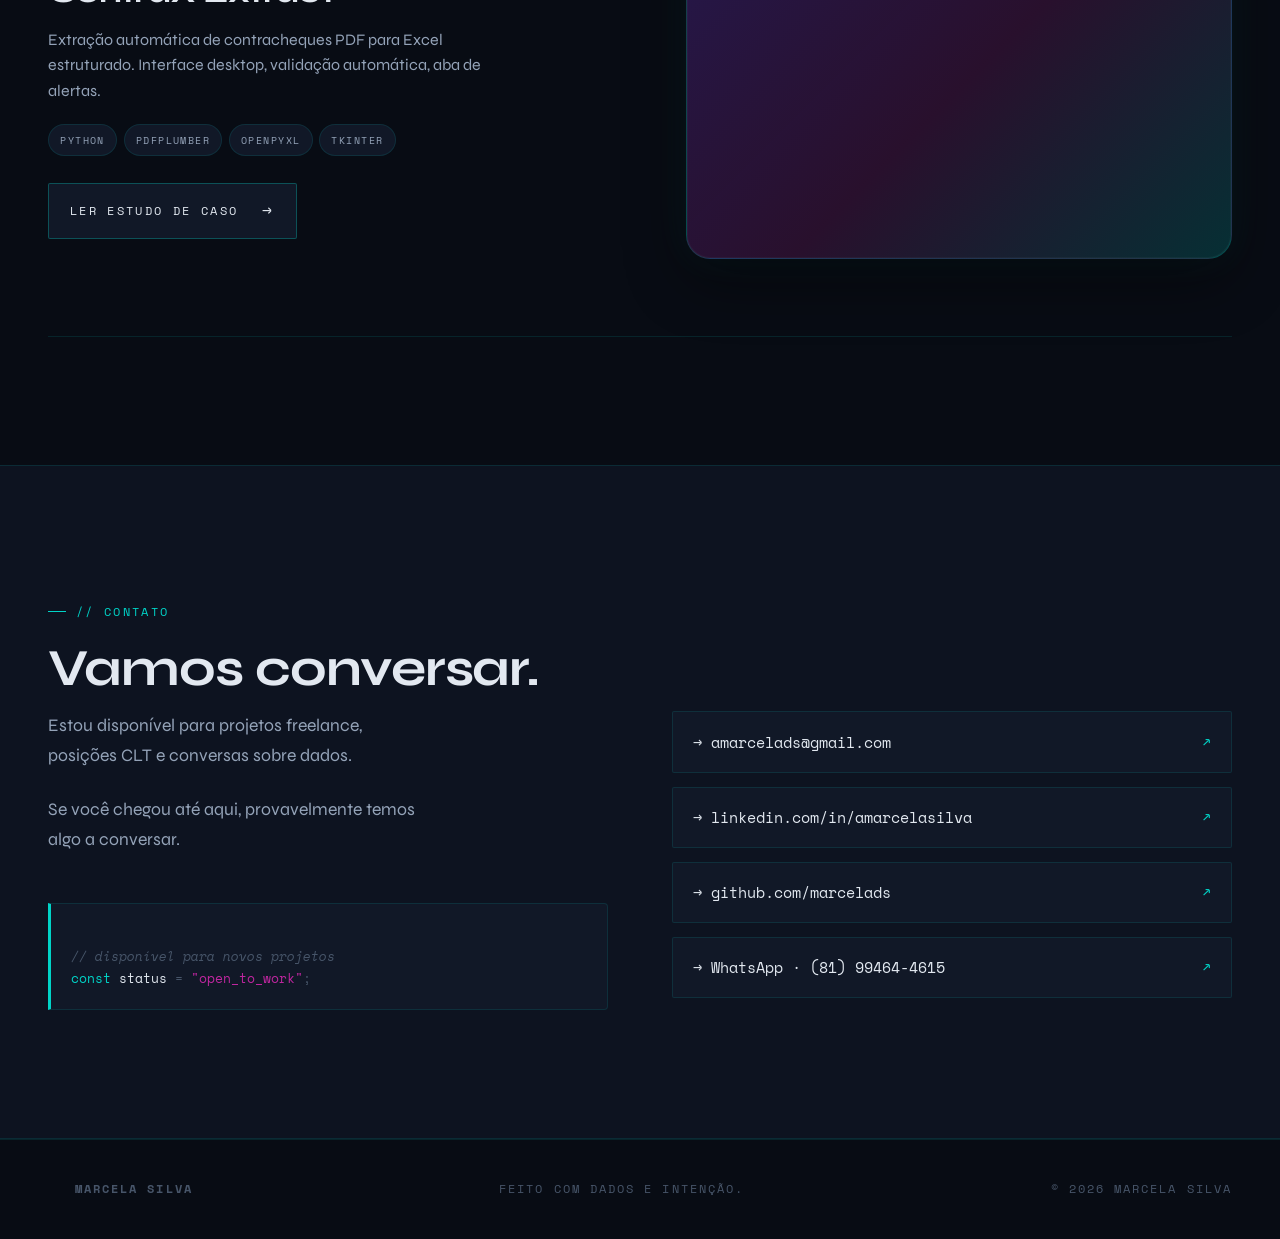
==== commit 51a33746: "Add second screenshot for Performance Hub Added an additional screenshot for the Performance Hub." ====
--- a/index.html
+++ b/index.html
@@ -217,6 +217,7 @@
   <div class="counter">Projeto<b>03<span style="color:var(--text-muted);font-size:0.5em;letter-spacing:0.05em;font-weight:400;"> / 04</span></b></div>
   <div class="img-wrap screenshot-frame multi-shot two">
     <img src="https://raw.githubusercontent.com/marcelads/marcelads.github.io/main/performance-hub.png" alt="Performance Hub Premiações" loading="lazy" />
+    <img src="https://raw.githubusercontent.com/marcelads/marcelads.github.io/main/performance-hub.svg2.png" alt="Performance Hub Premiações" loading="lazy" />
     
       <span>screenshots reais · performance hub</span>
       <span class="arrow">↗</span>
--- a/style.css
+++ b/style.css
@@ -1852,3 +1852,9 @@
     overflow-x: hidden;
   }
 }
+
+.detail-hero-img {
+  display: grid;
+  grid-template-columns: 1fr 1fr;
+  gap: 1.5rem;
+}
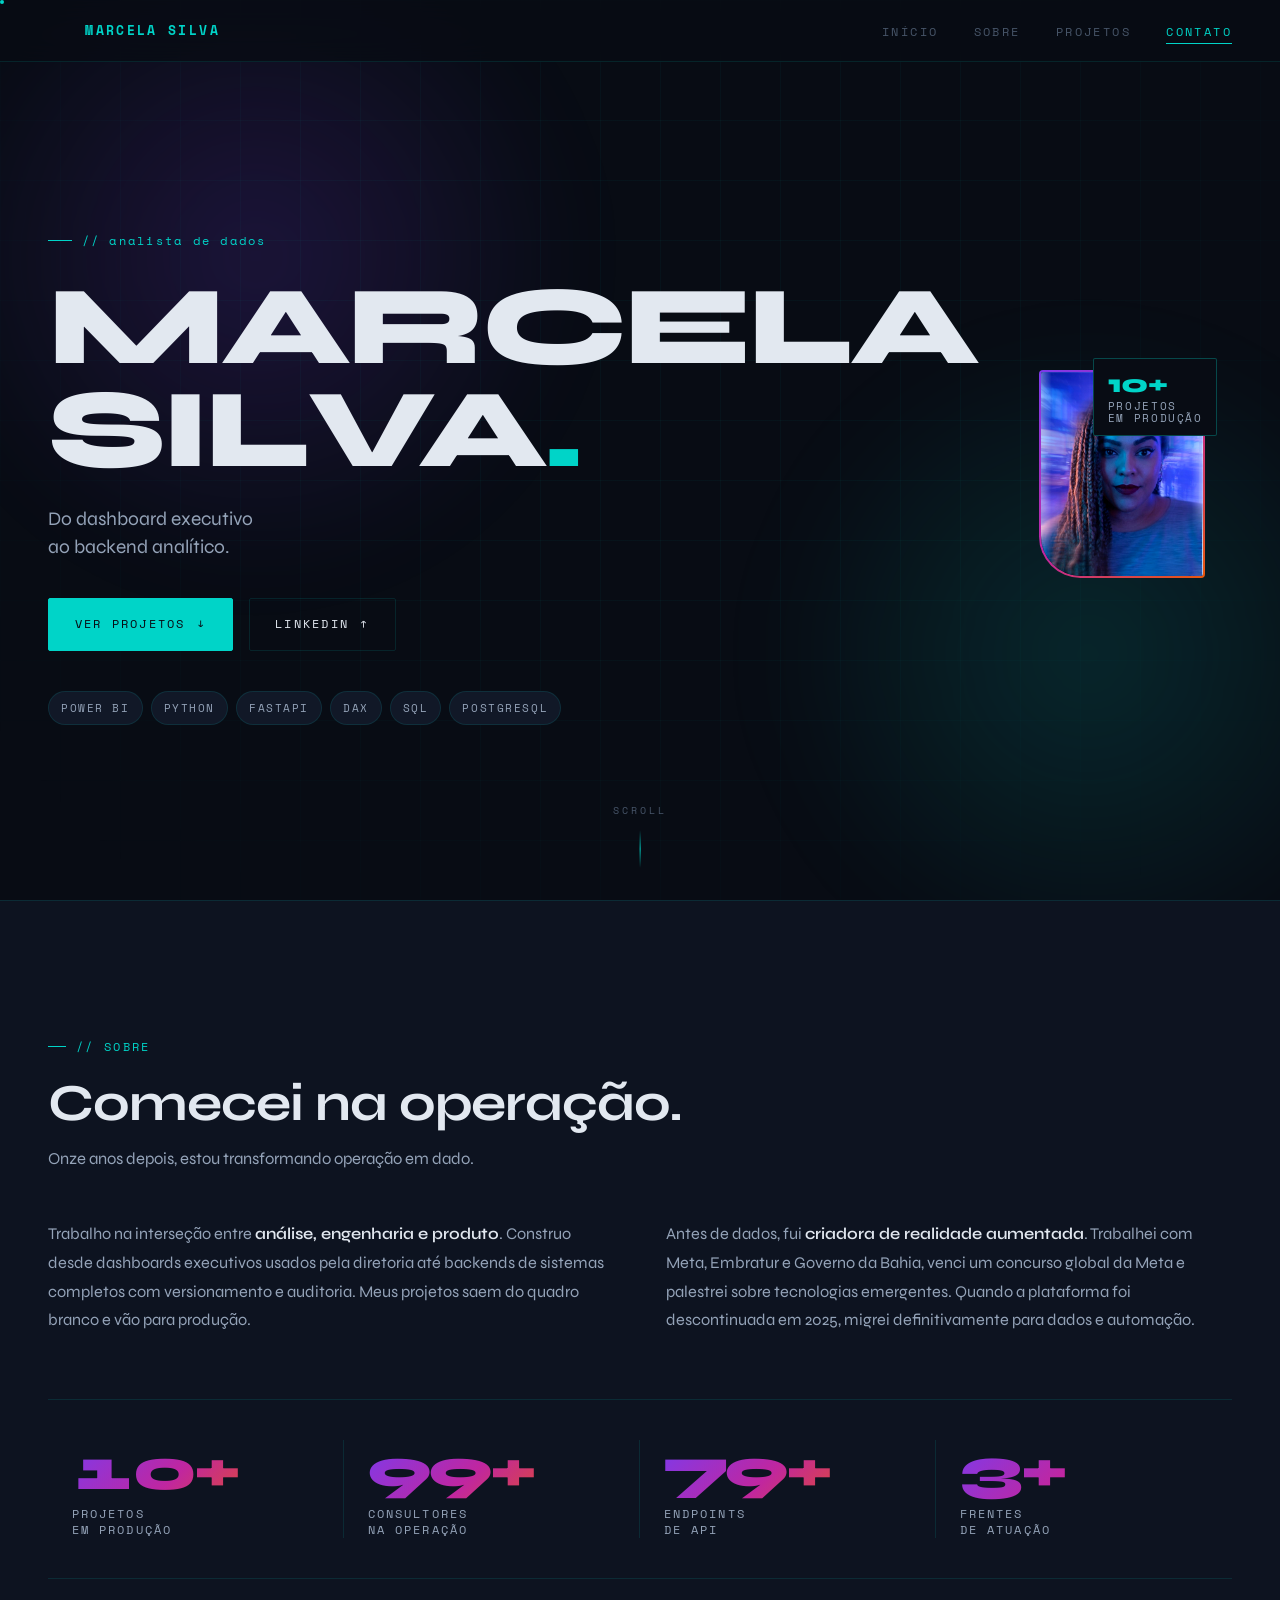
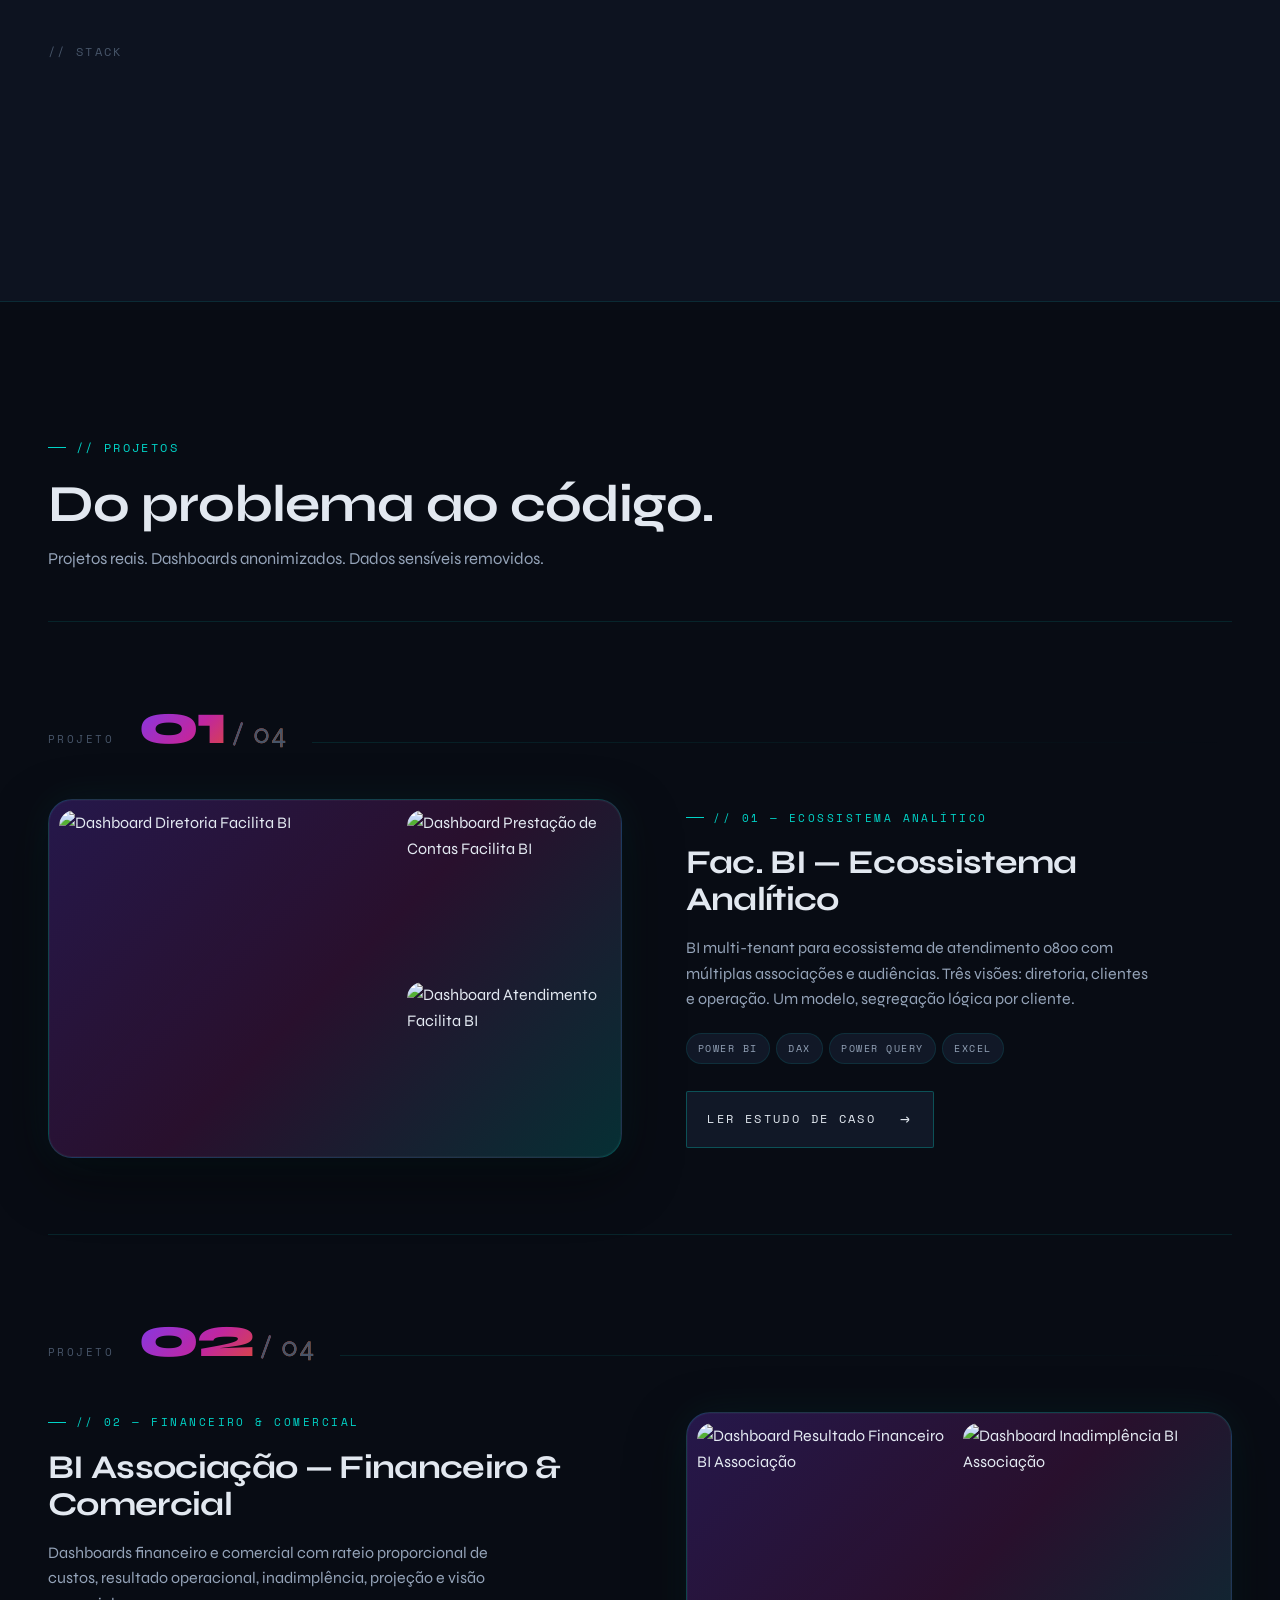
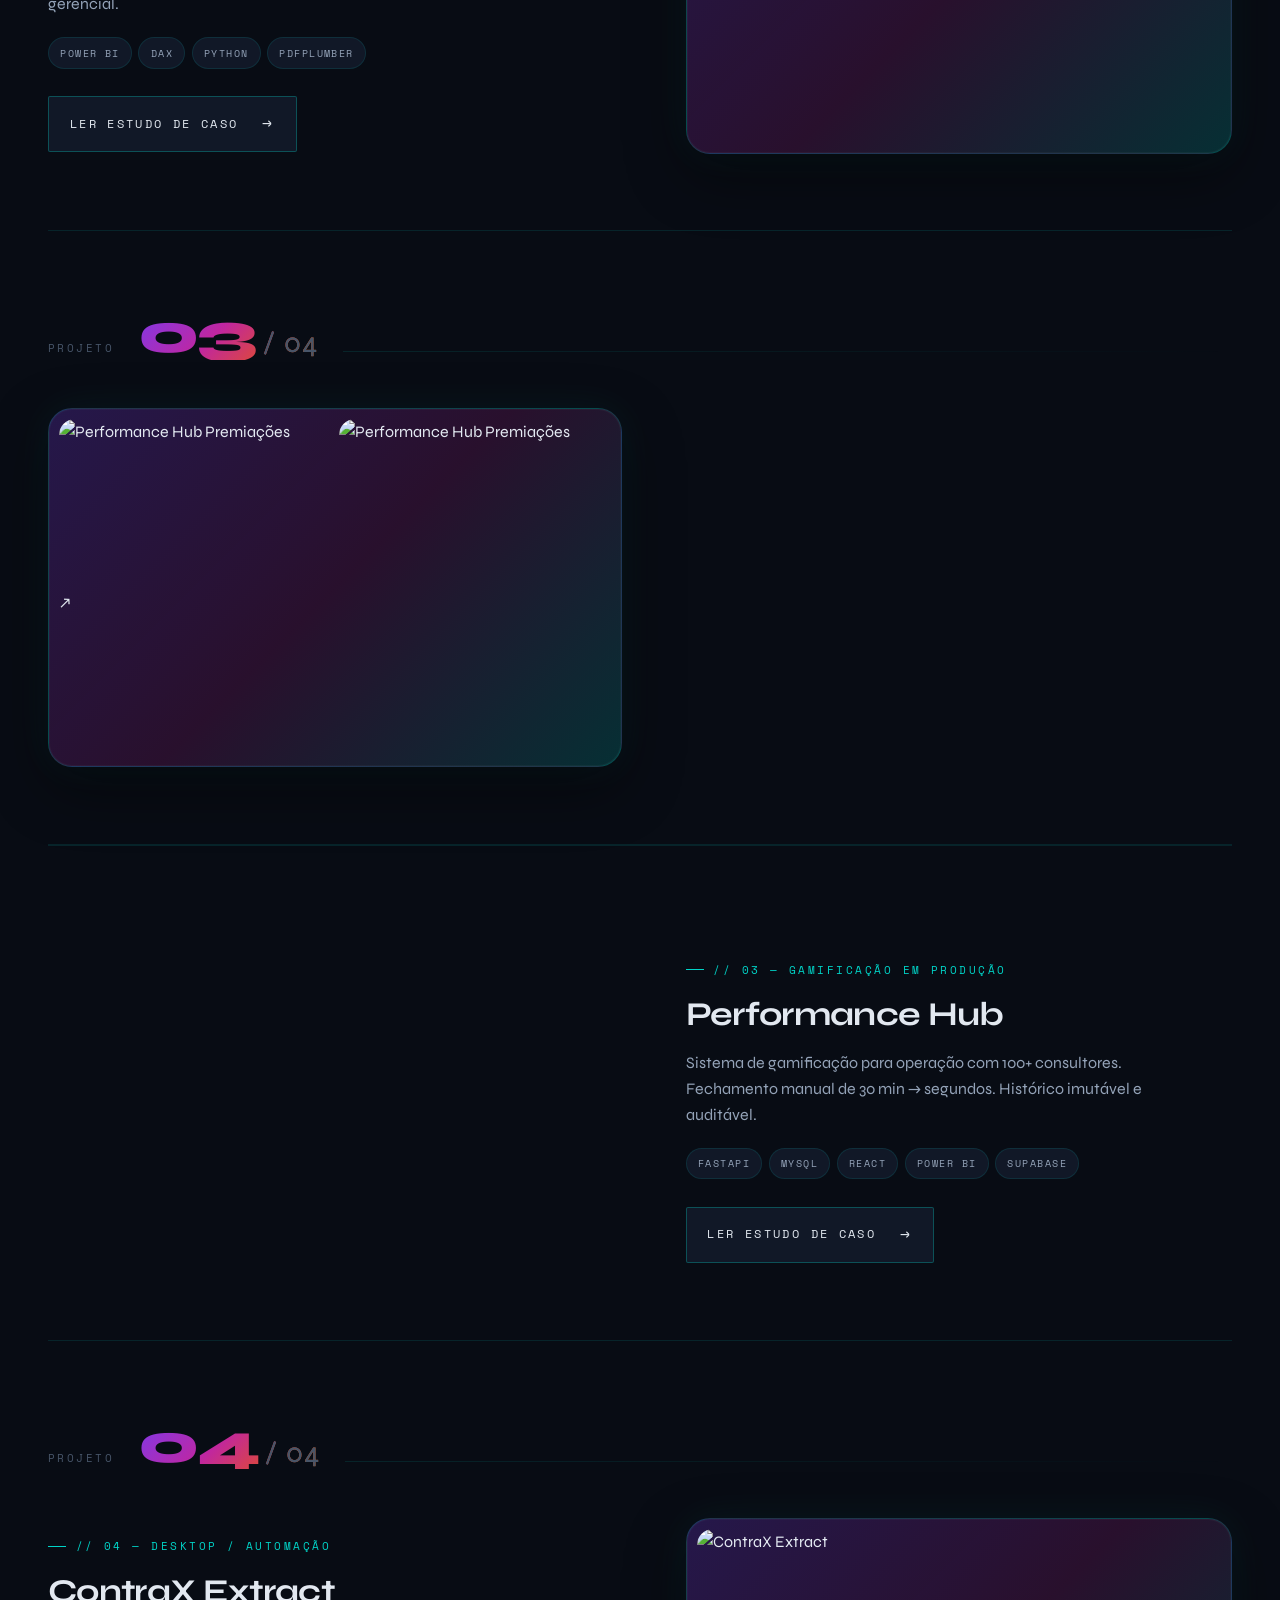
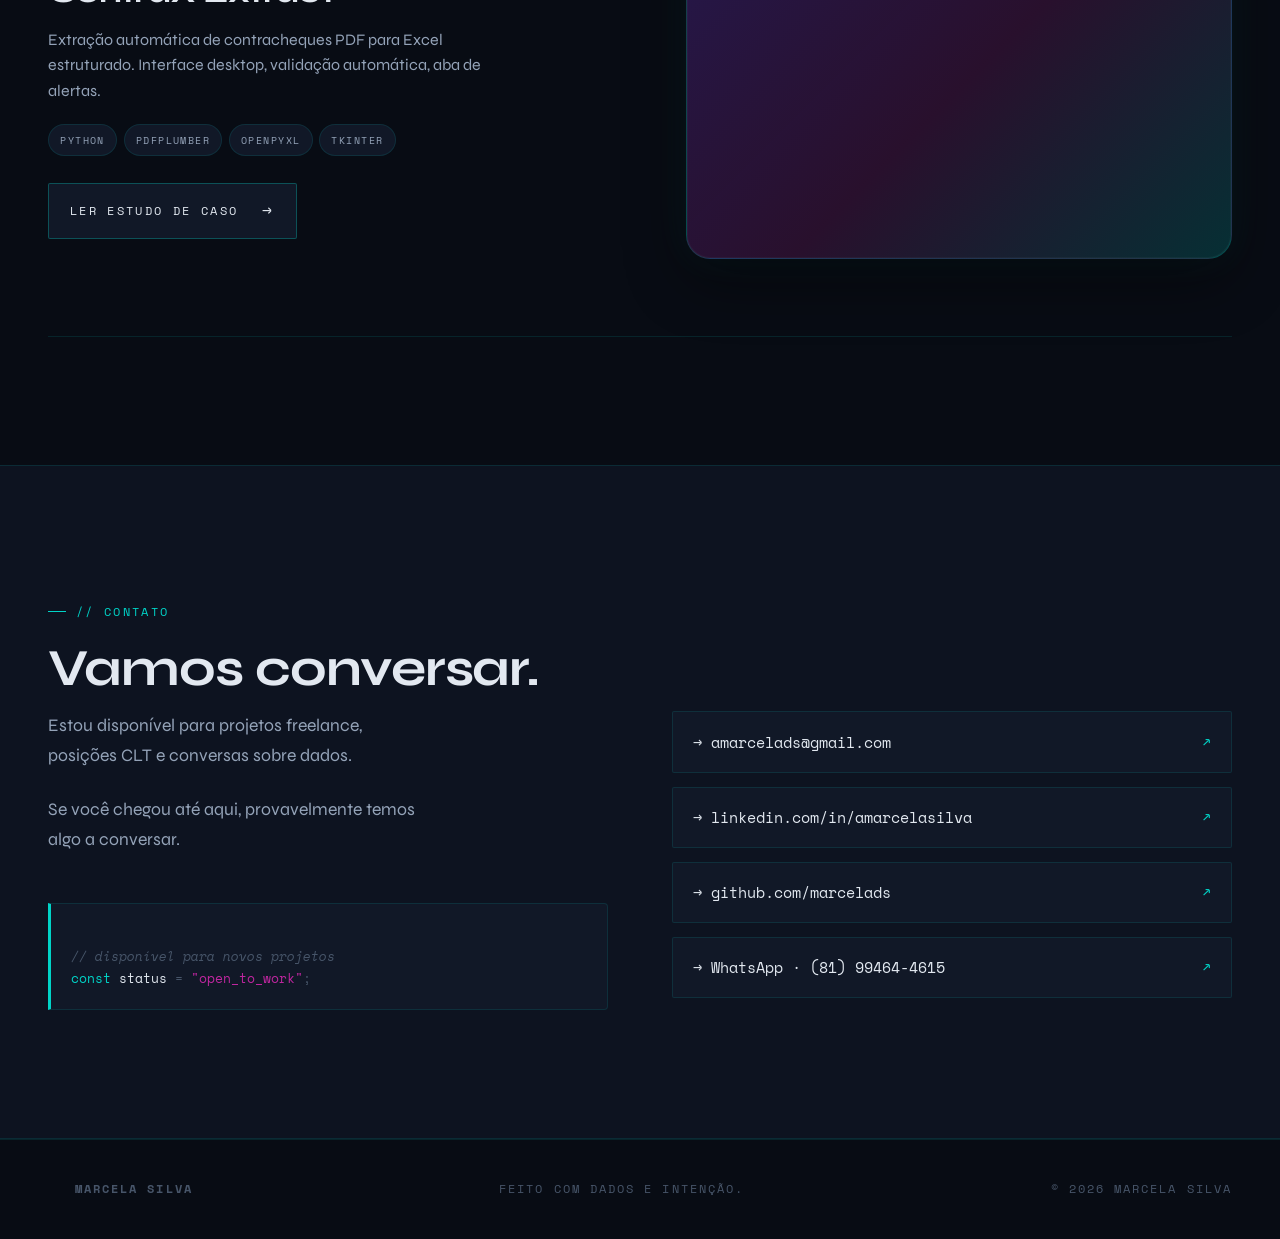
==== commit 37c22afd: "Clean up HTML by removing extra span elements Removed unnecessary span elements for screenshots." ====
--- a/index.html
+++ b/index.html
@@ -218,9 +218,7 @@
   <div class="img-wrap screenshot-frame multi-shot two">
     <img src="https://raw.githubusercontent.com/marcelads/marcelads.github.io/main/performance-hub.png" alt="Performance Hub Premiações" loading="lazy" />
     <img src="https://raw.githubusercontent.com/marcelads/marcelads.github.io/main/performance-hub.svg2.png" alt="Performance Hub Premiações" loading="lazy" />
-    
-      <span>screenshots reais · performance hub</span>
-      <span class="arrow">↗</span>
+          <span class="arrow">↗</span>
     </div>
   </div>
   <div class="body">
--- a/style.css
+++ b/style.css
@@ -1853,8 +1853,6 @@
   }
 }
 
-.detail-hero-img {
-  display: grid;
-  grid-template-columns: 1fr 1fr;
-  gap: 1.5rem;
-}
+.detail-hero-img img + img {
+  margin-top: 1.5rem;
+}
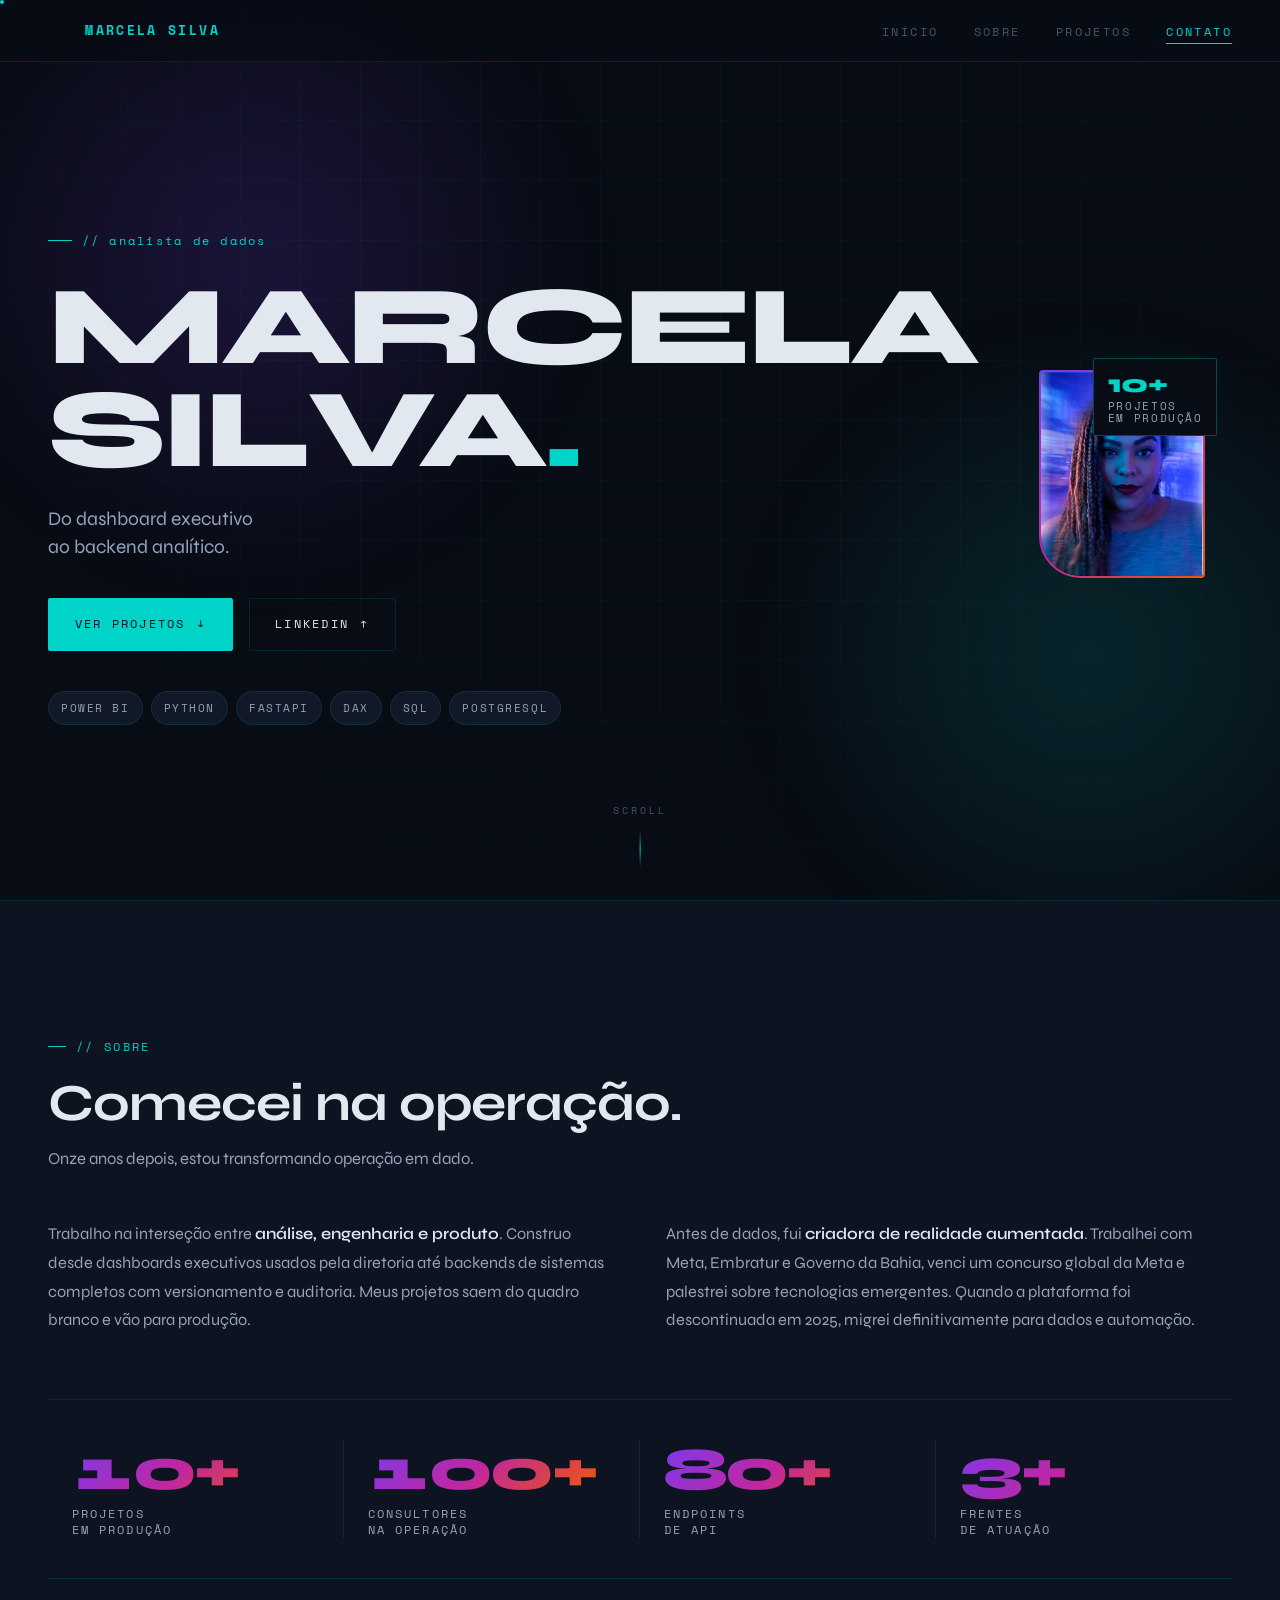
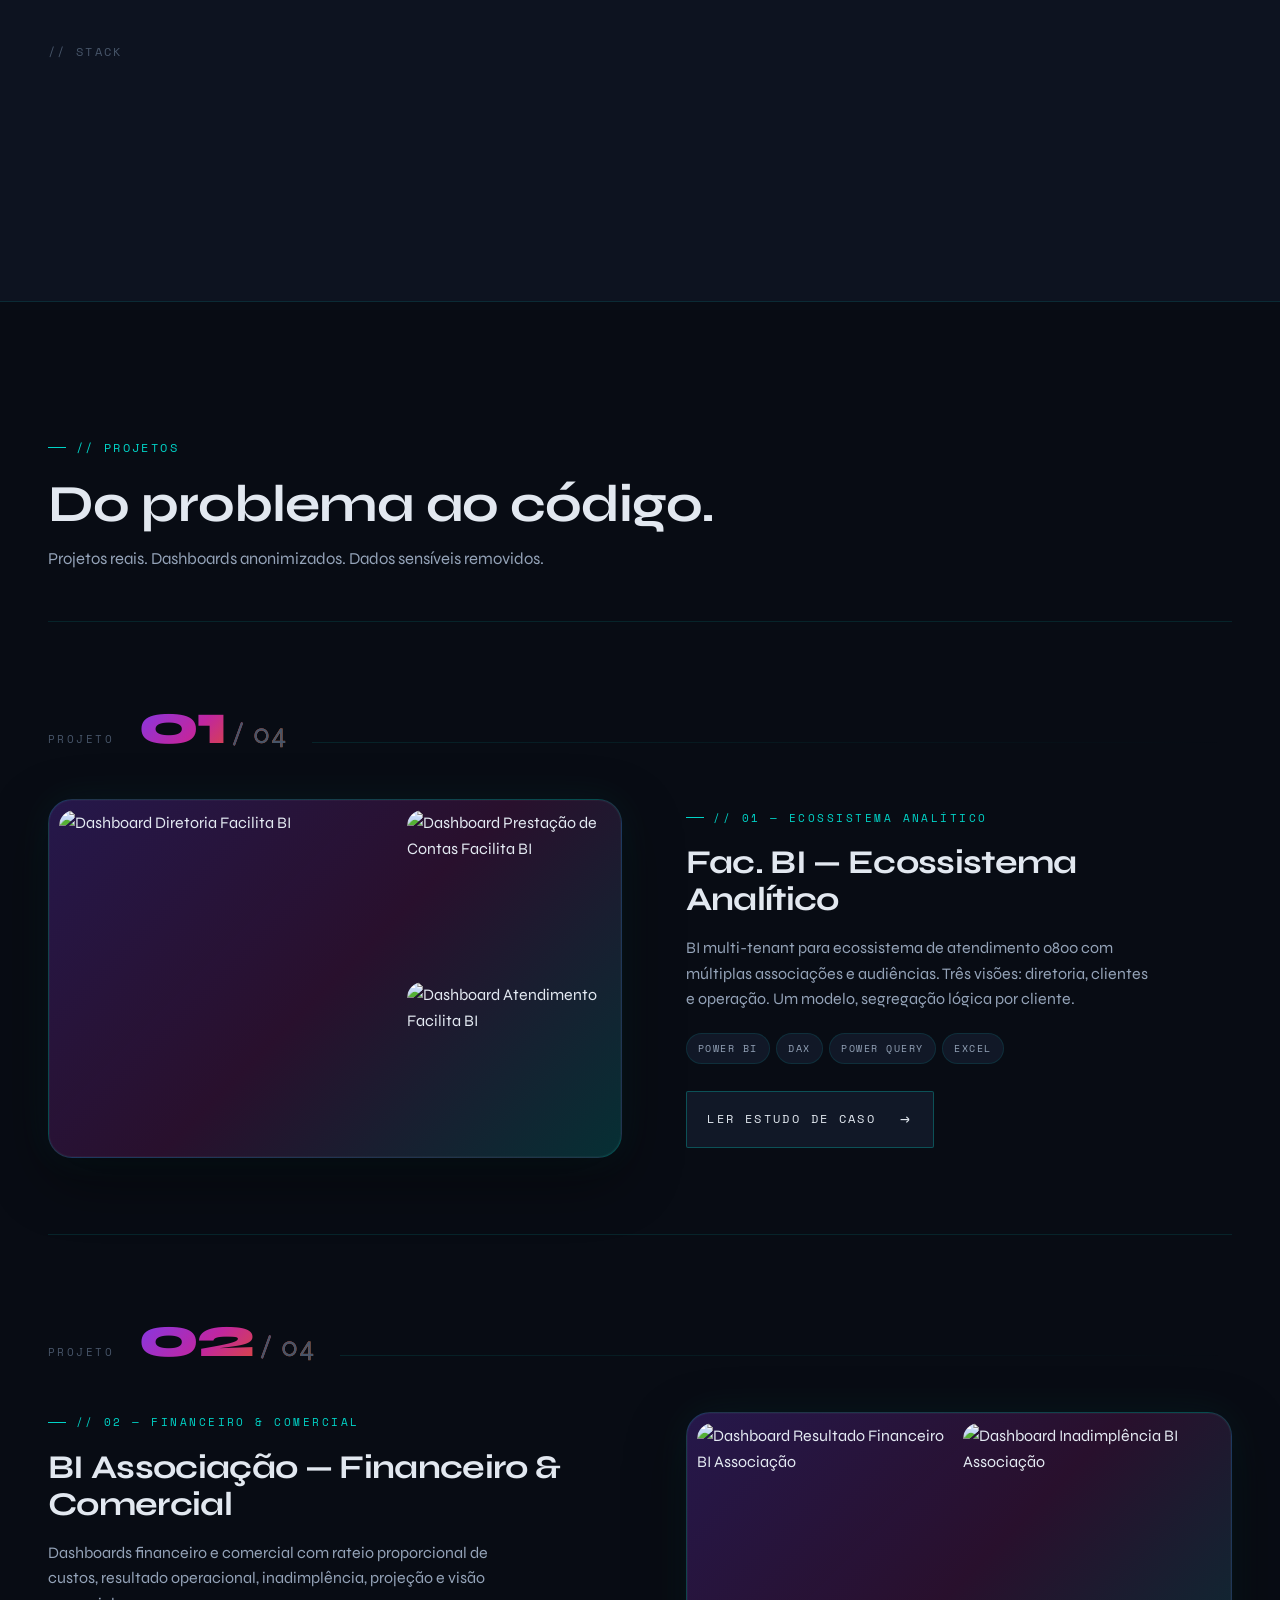
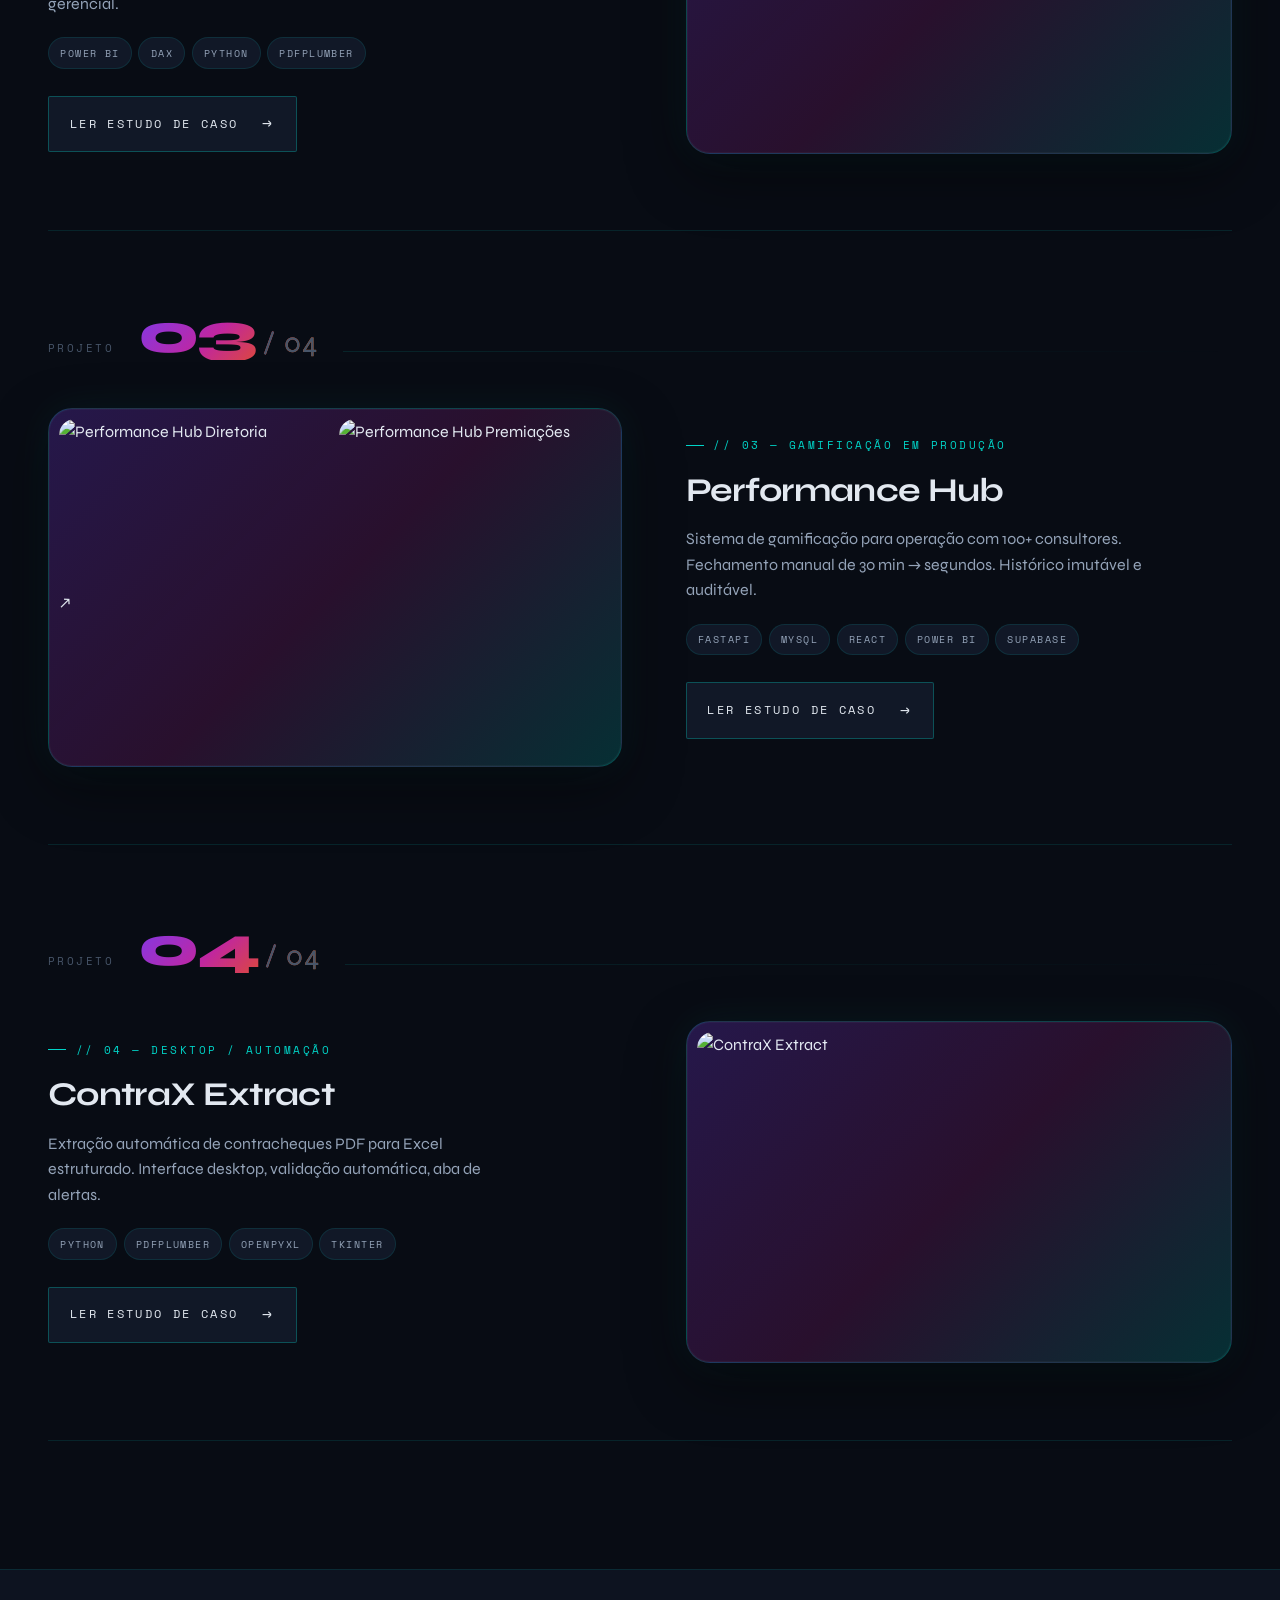
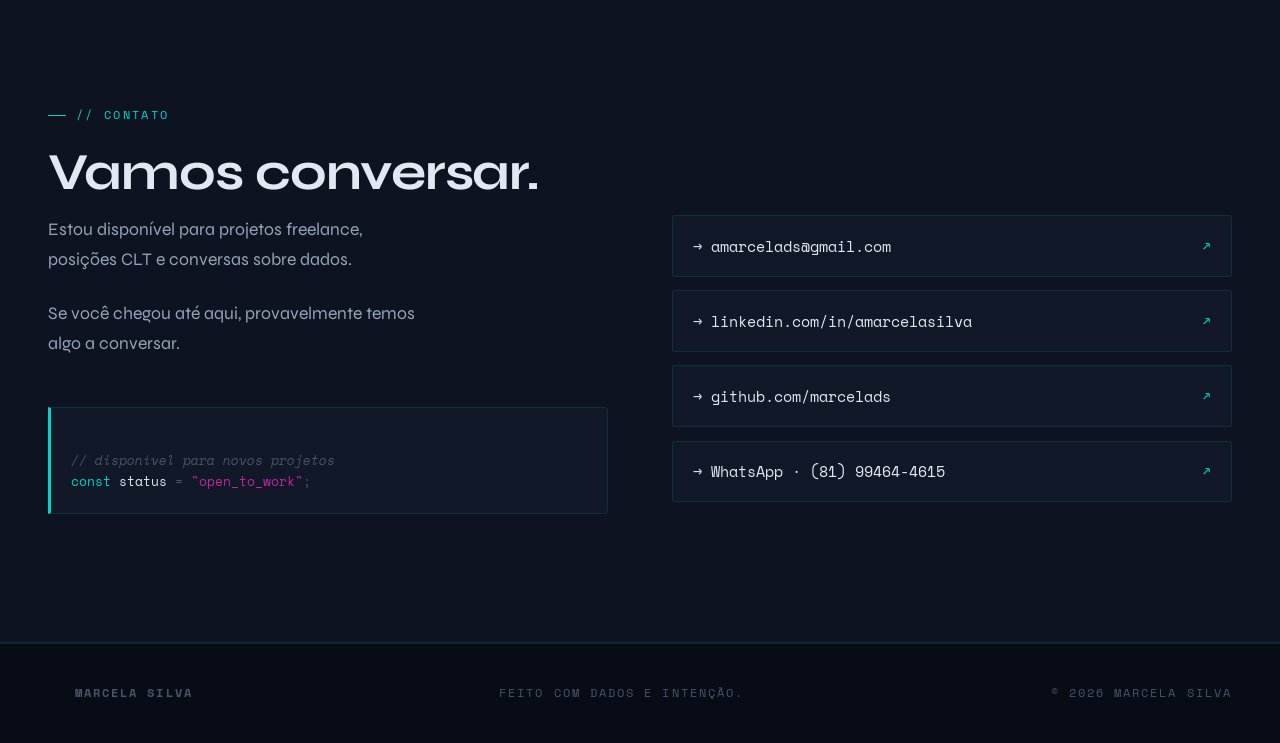
==== commit 480ddb2d: "Refactor HTML structure for project card 03" ====
--- a/index.html
+++ b/index.html
@@ -214,20 +214,26 @@
 
         <!-- --------------------- ---------------- 03 -->
 <a href="performance-hub.html" class="project-card" data-reveal>
-  <div class="counter">Projeto<b>03<span style="color:var(--text-muted);font-size:0.5em;letter-spacing:0.05em;font-weight:400;"> / 04</span></b></div>
+  <div class="counter">
+    Projeto<b>03<span style="color:var(--text-muted);font-size:0.5em;letter-spacing:0.05em;font-weight:400;"> / 04</span></b>
+  </div>
+
   <div class="img-wrap screenshot-frame multi-shot two">
-    <img src="https://raw.githubusercontent.com/marcelads/marcelads.github.io/main/performance-hub.png" alt="Performance Hub Premiações" loading="lazy" />
+    <img src="https://raw.githubusercontent.com/marcelads/marcelads.github.io/main/performance-hub.png" alt="Performance Hub Diretoria" loading="lazy" />
     <img src="https://raw.githubusercontent.com/marcelads/marcelads.github.io/main/performance-hub.svg2.png" alt="Performance Hub Premiações" loading="lazy" />
-          <span class="arrow">↗</span>
-    </div>
+    <span class="arrow">↗</span>
   </div>
+
   <div class="body">
     <div class="num">// 03 — Gamificação em produção</div>
+
     <h3>Performance Hub</h3>
+
     <p class="desc">
       Sistema de gamificação para operação com 100+ consultores.
       Fechamento manual de 30 min → segundos. Histórico imutável e auditável.
     </p>
+
     <div class="tech">
       <span class="badge">FastAPI</span>
       <span class="badge">MySQL</span>
@@ -235,7 +241,11 @@
       <span class="badge">Power BI</span>
       <span class="badge">Supabase</span>
     </div>
-    <span class="card-link"><span>Ler estudo de caso</span><span class="arrow">→</span></span>
+
+    <span class="card-link">
+      <span>Ler estudo de caso</span>
+      <span class="arrow">→</span>
+    </span>
   </div>
 </a>
 
